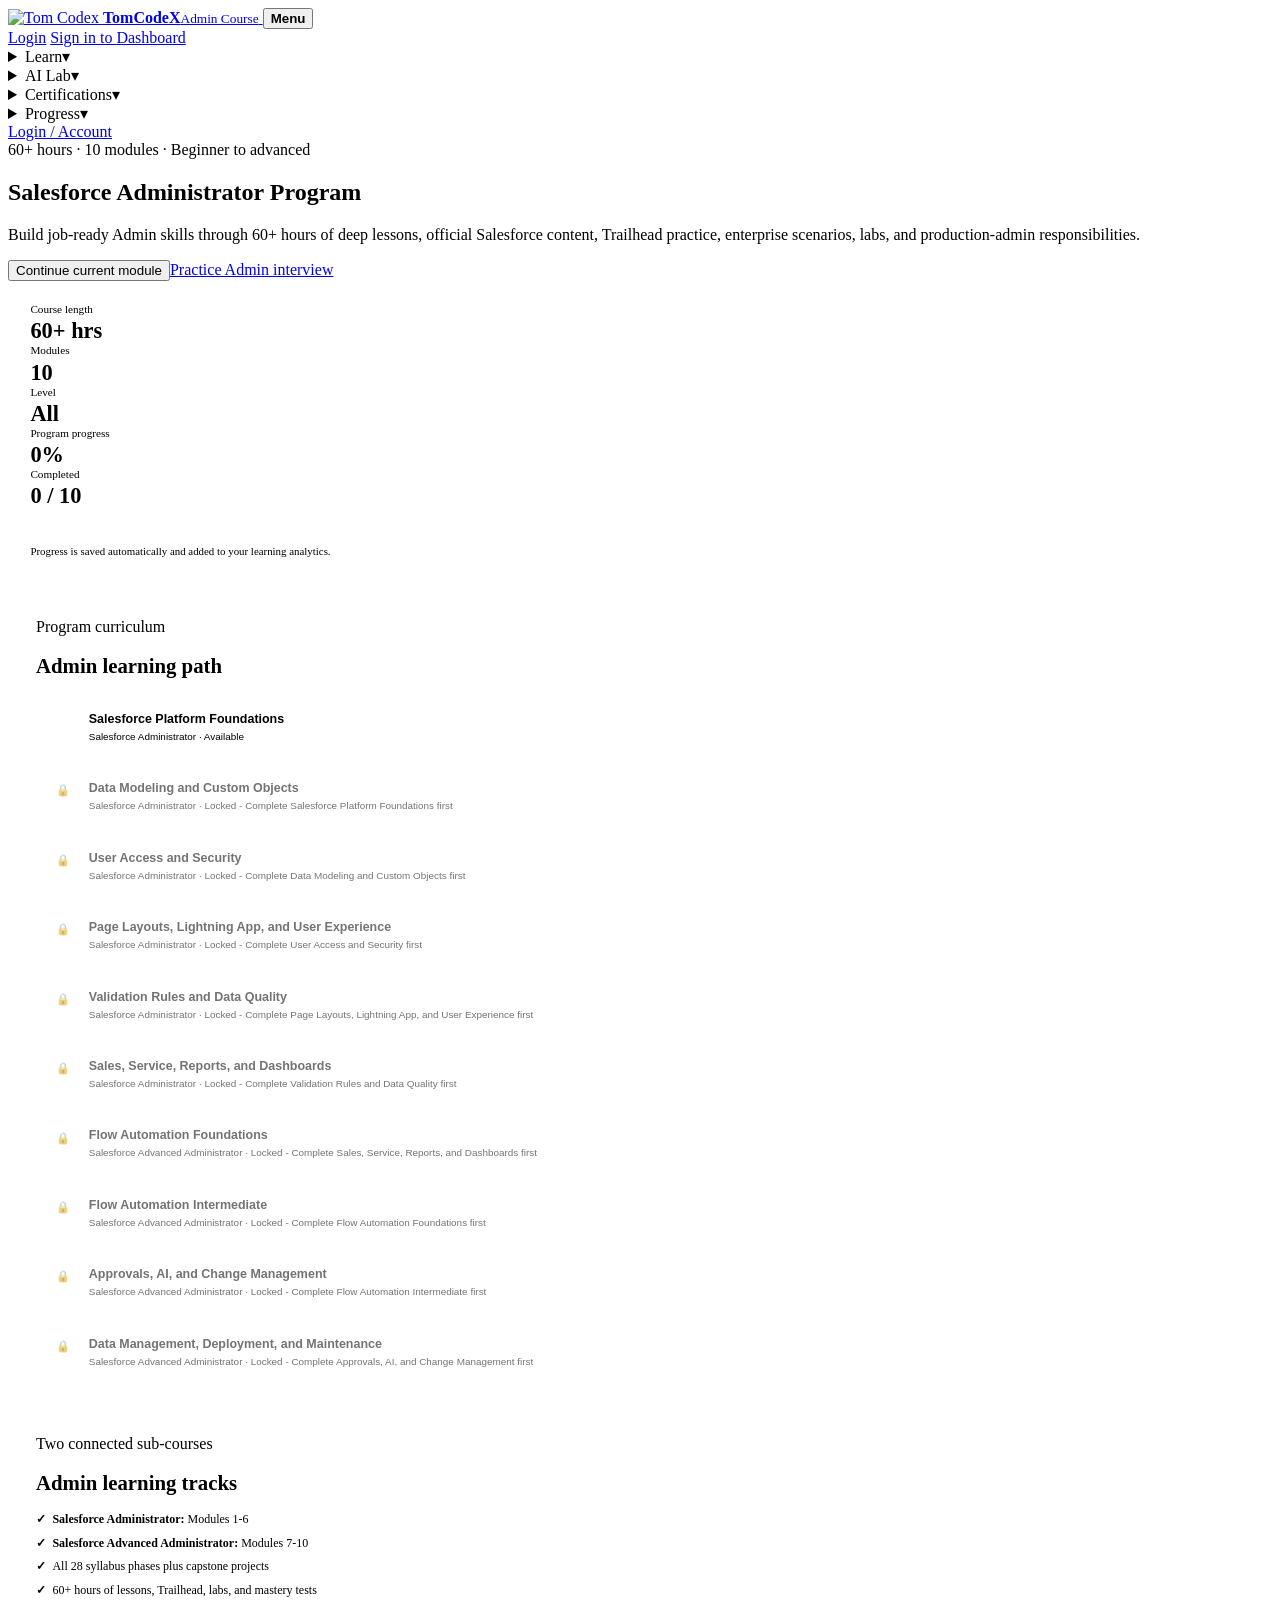
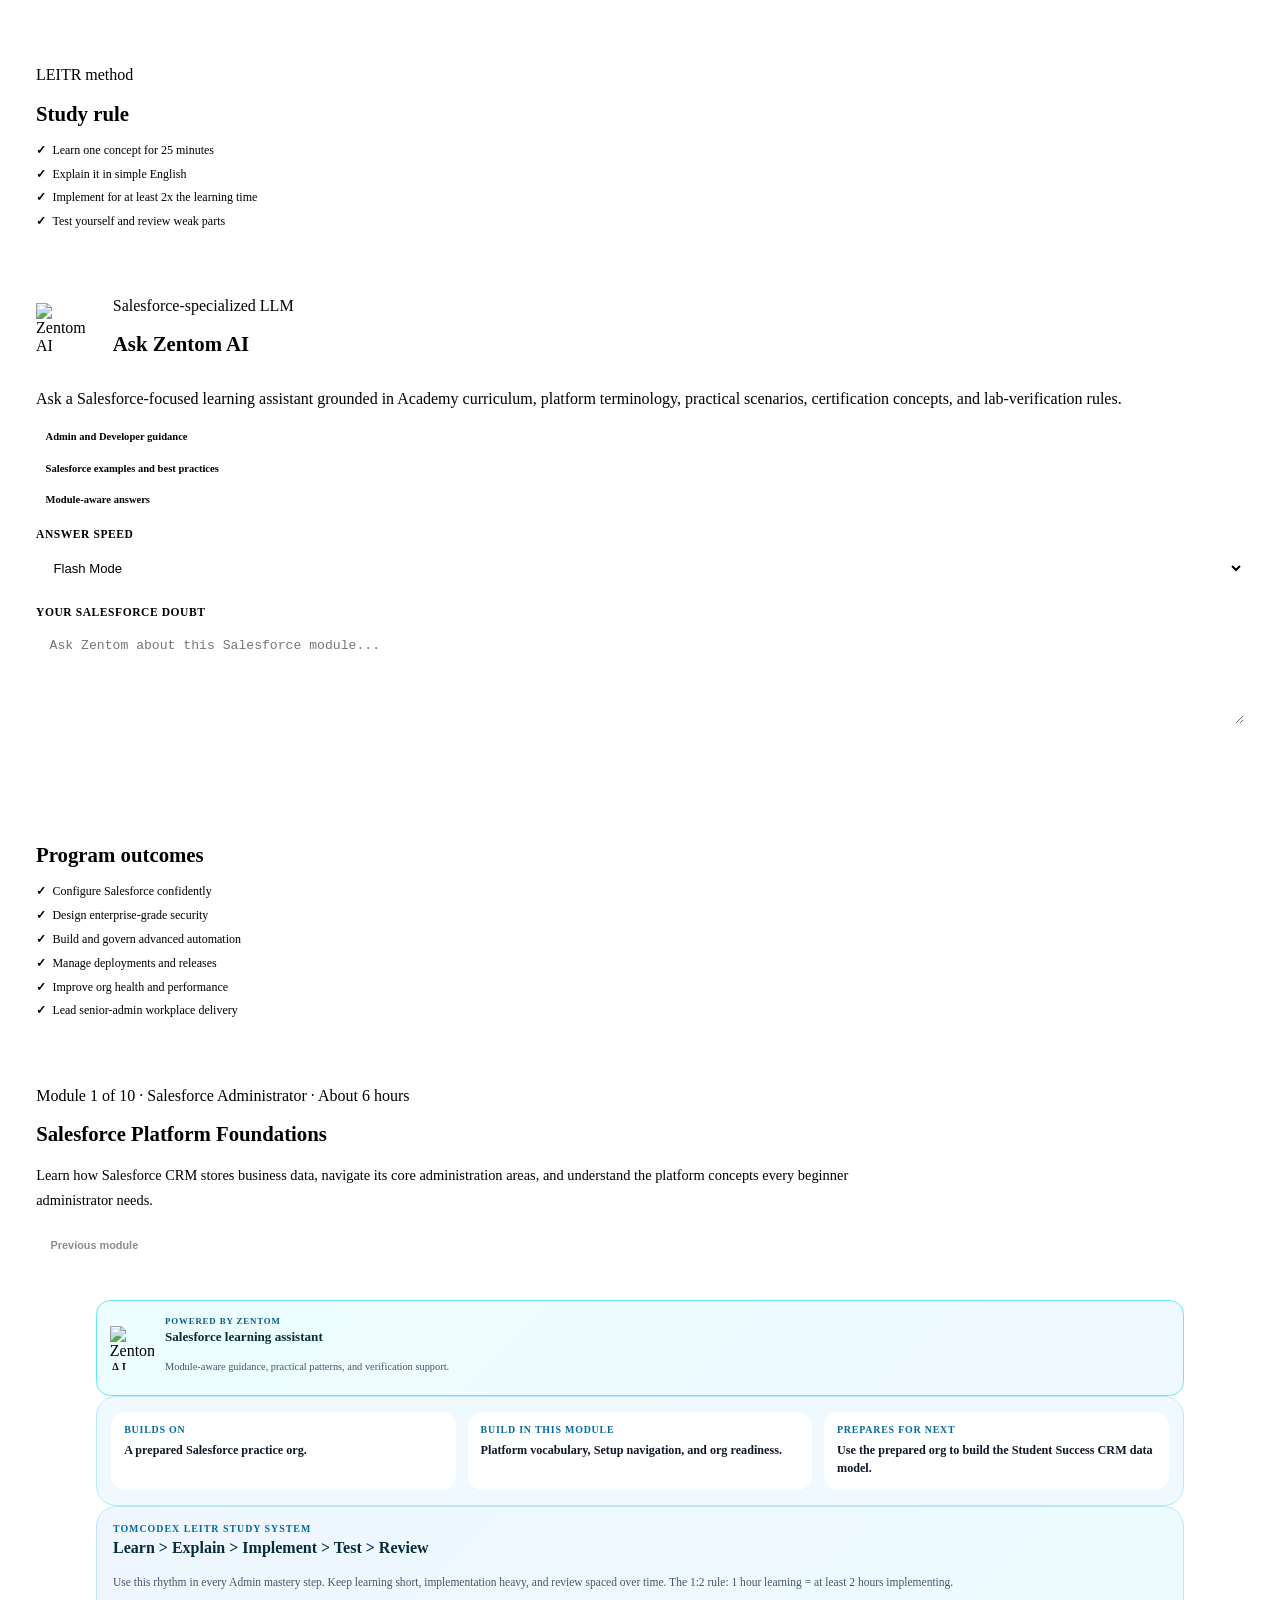
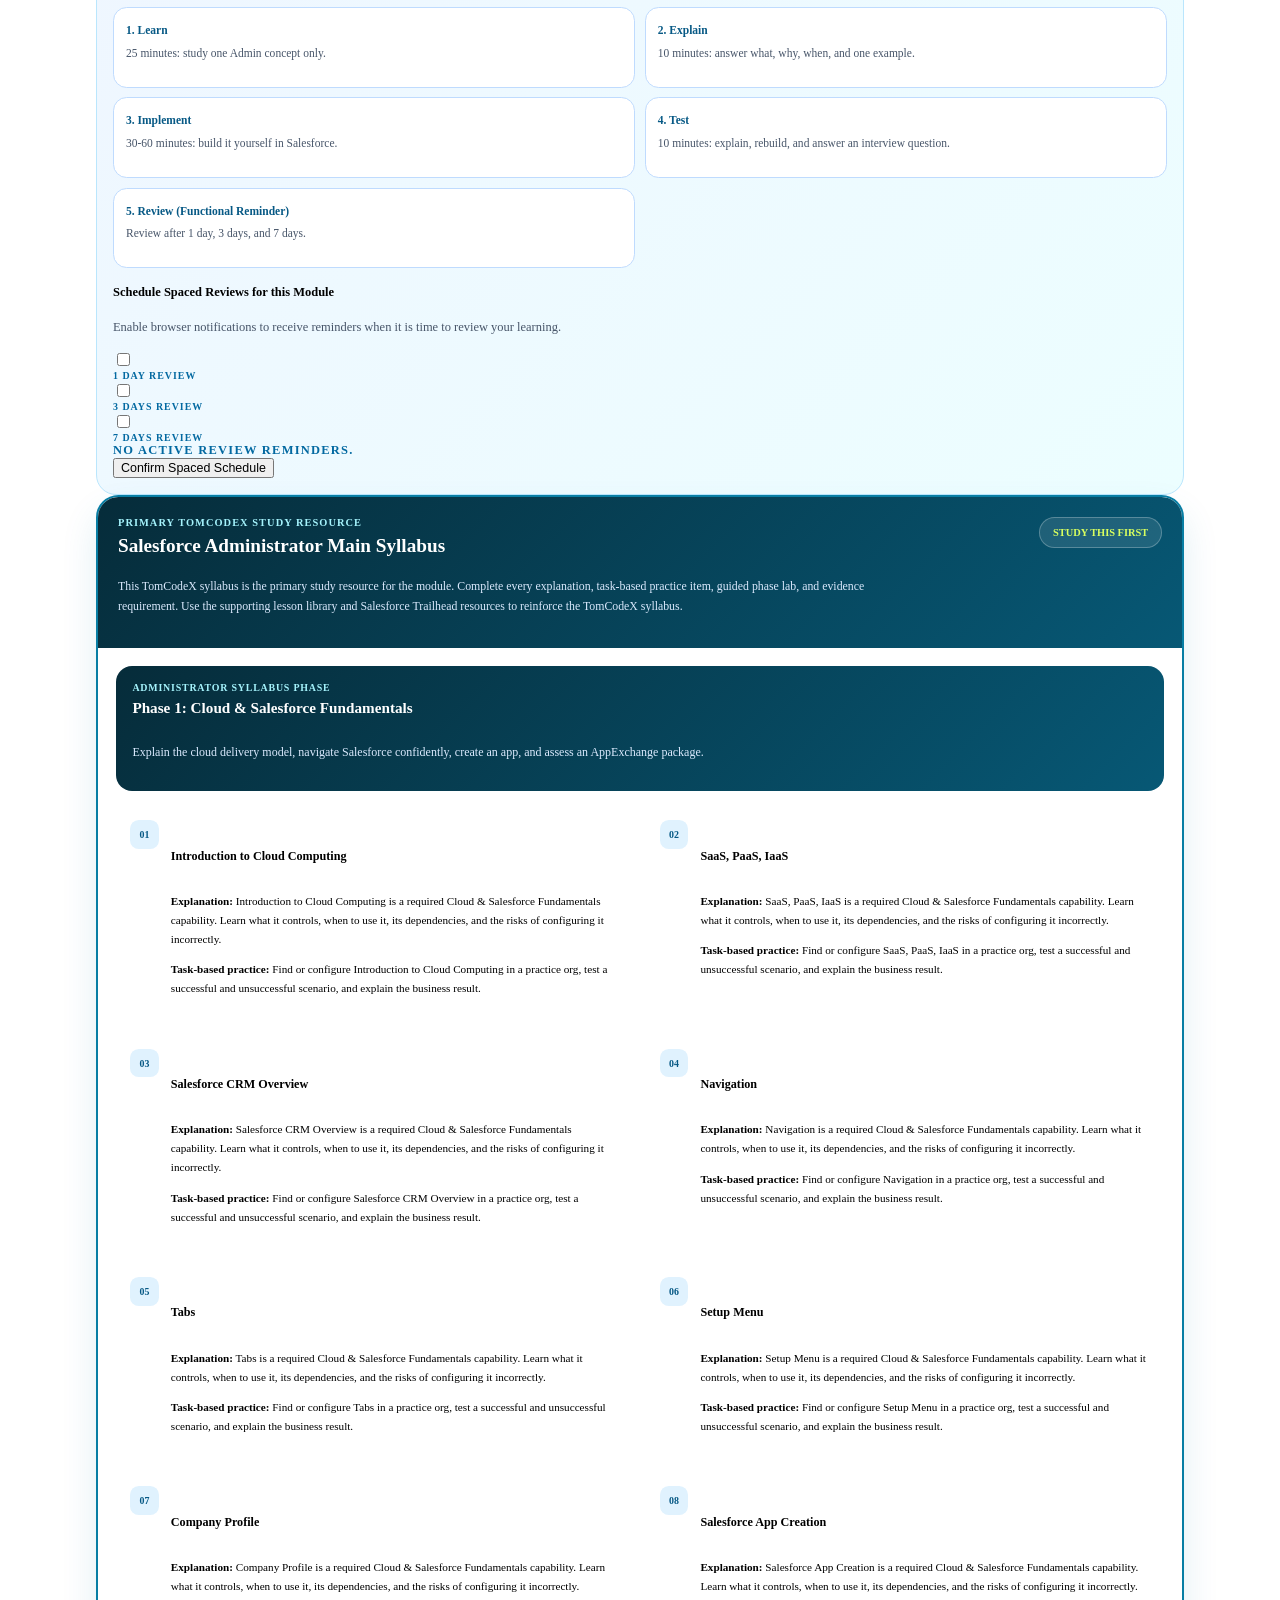
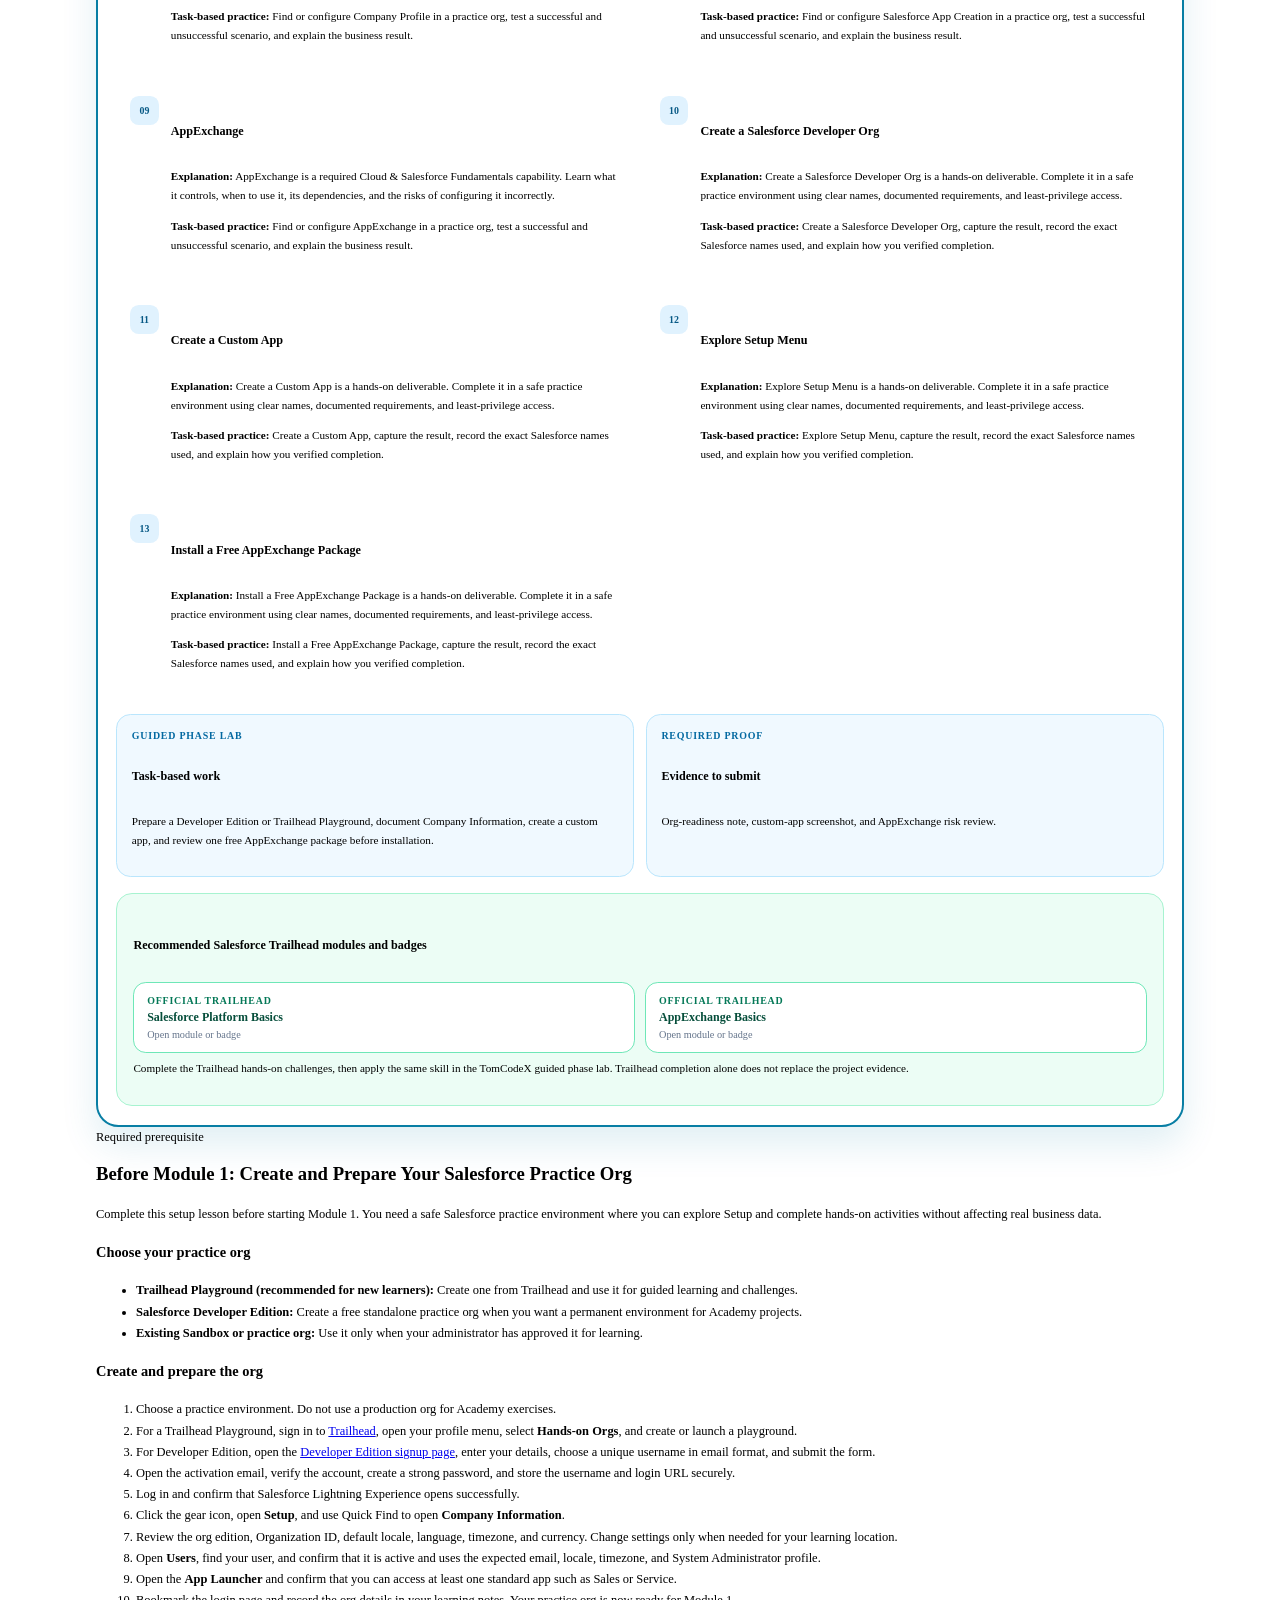
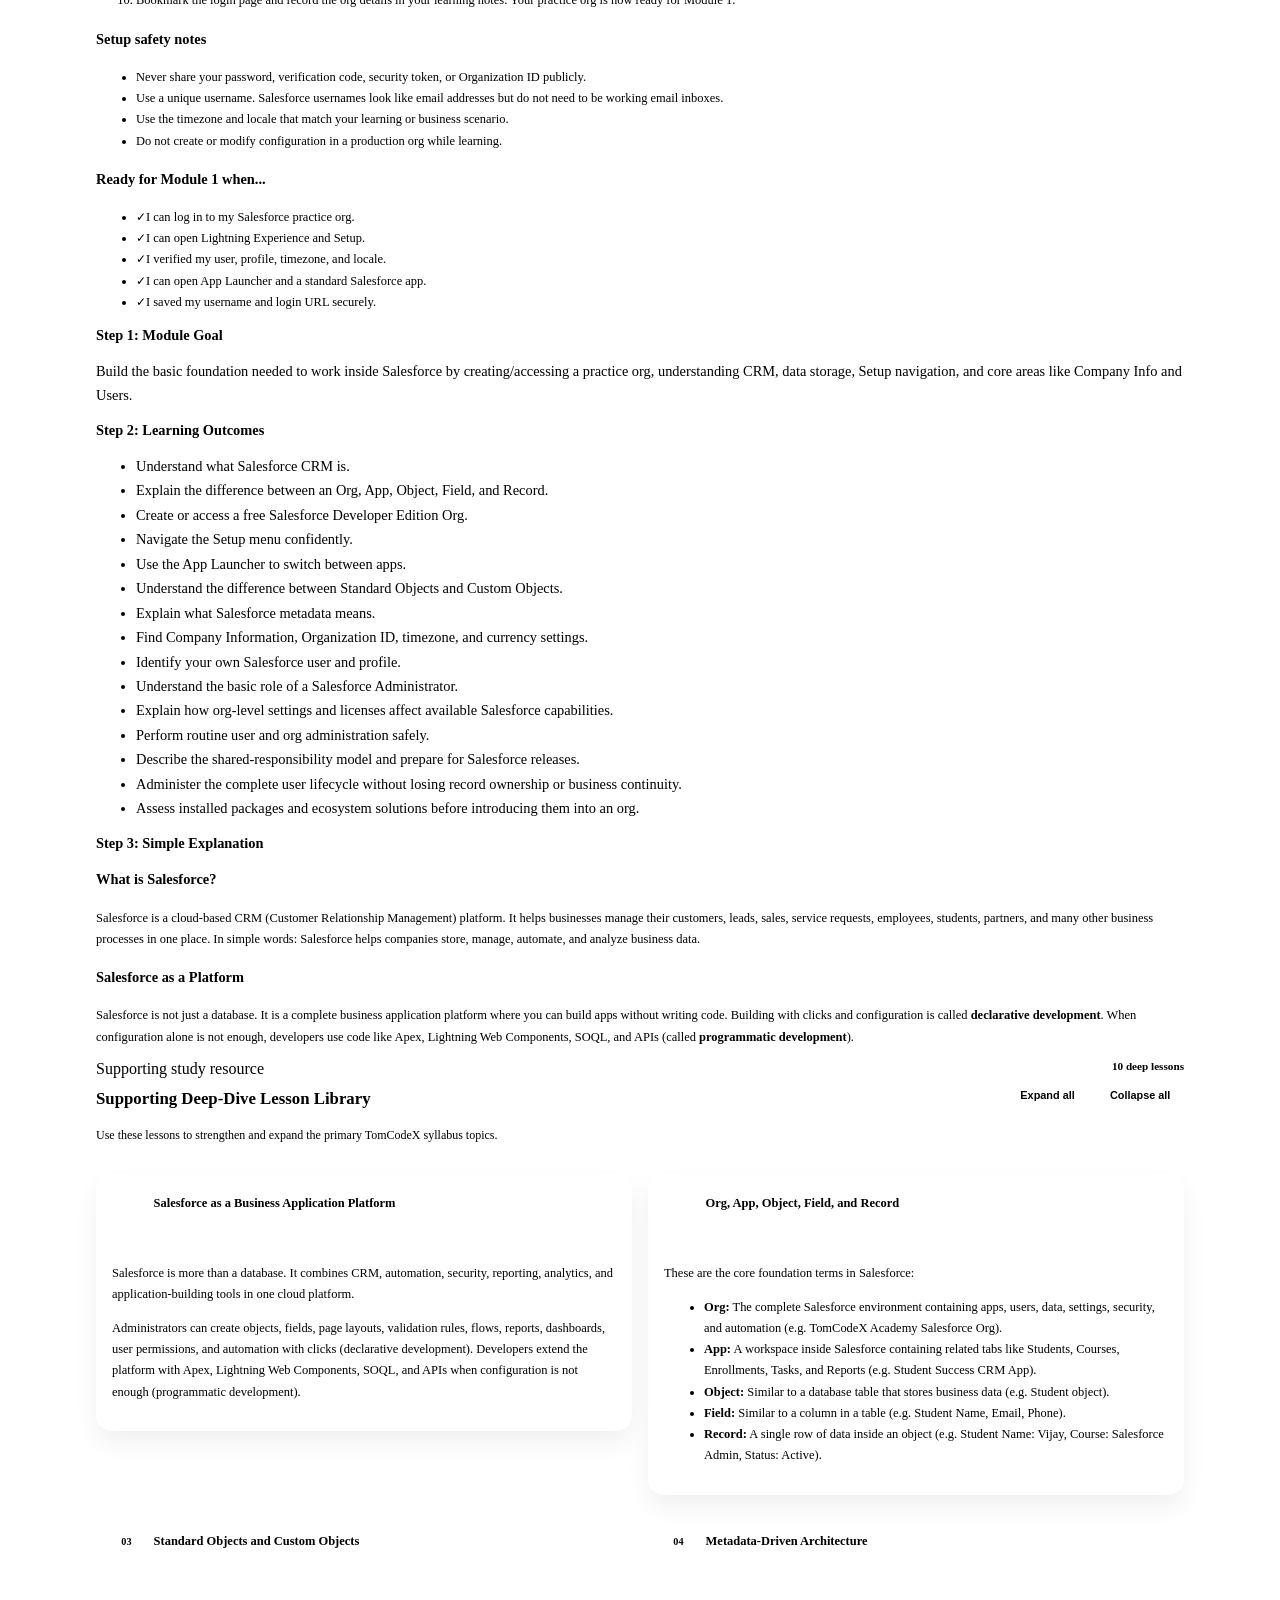
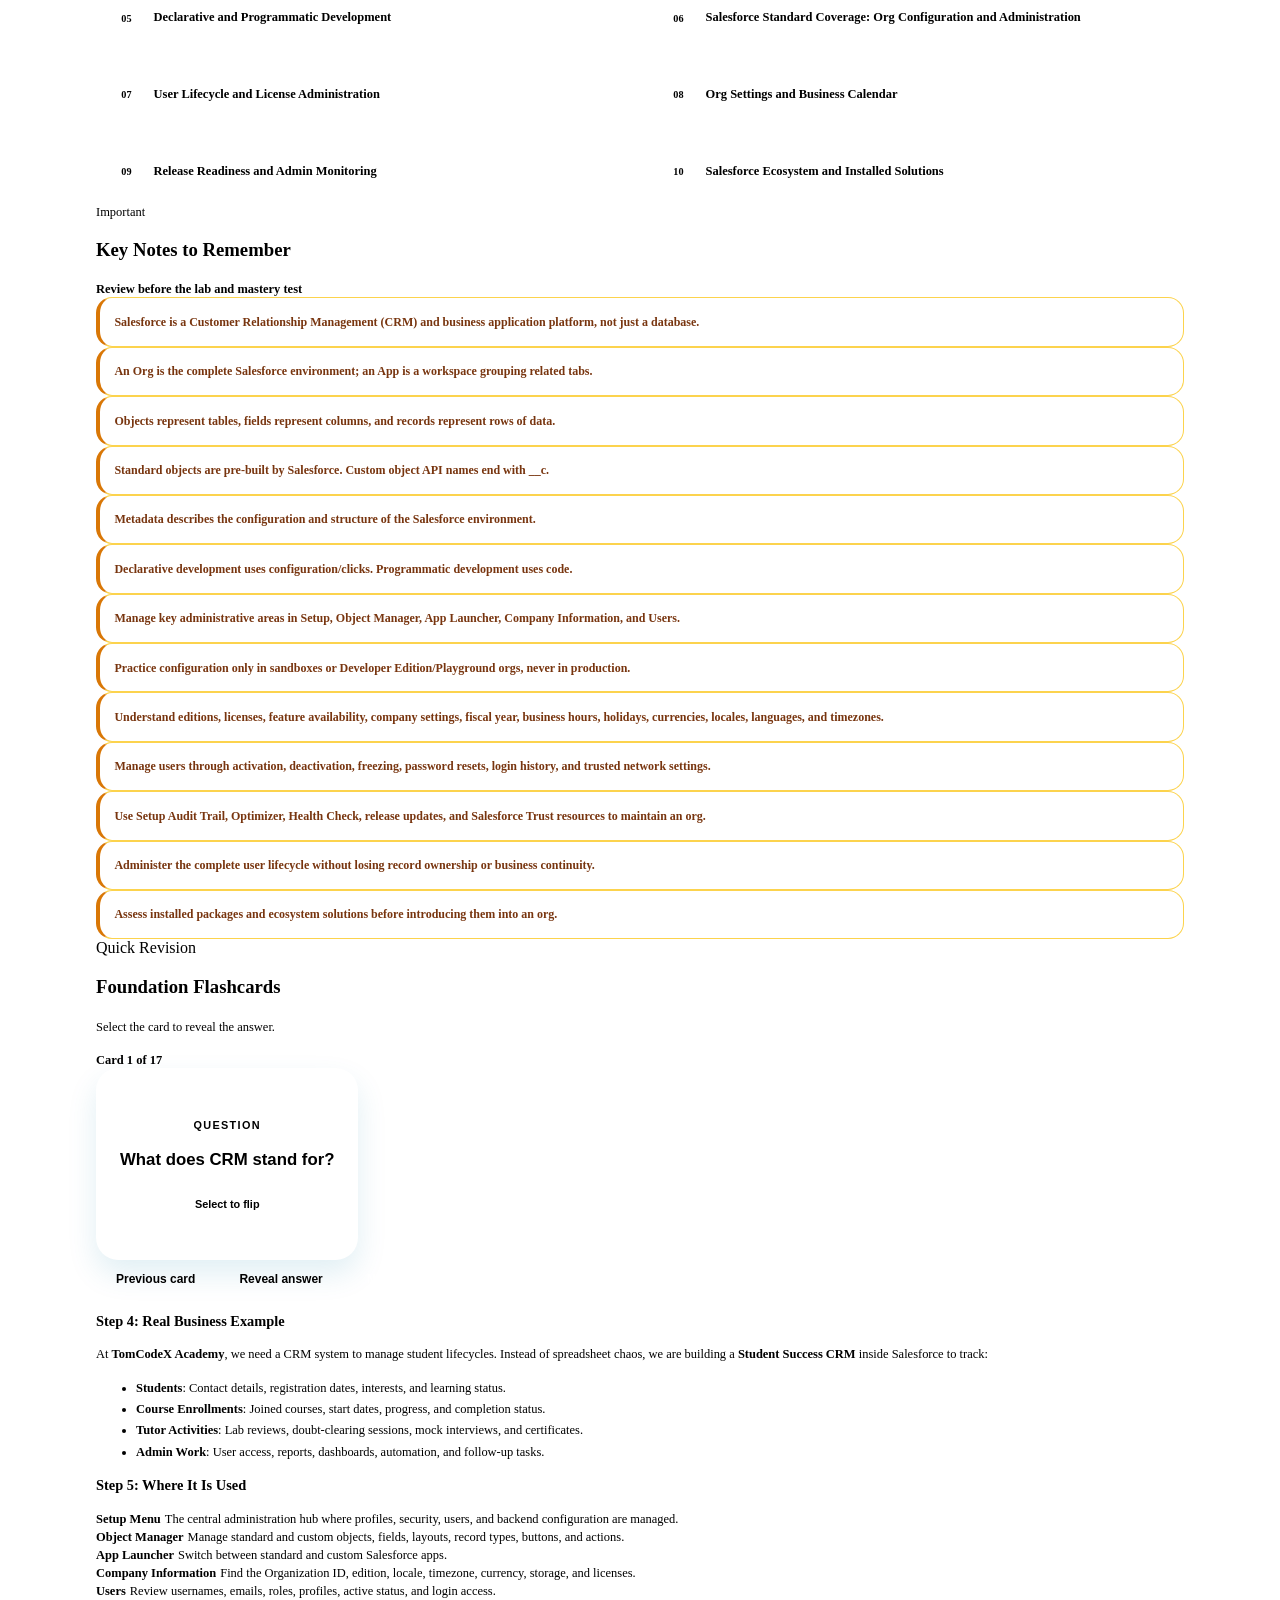
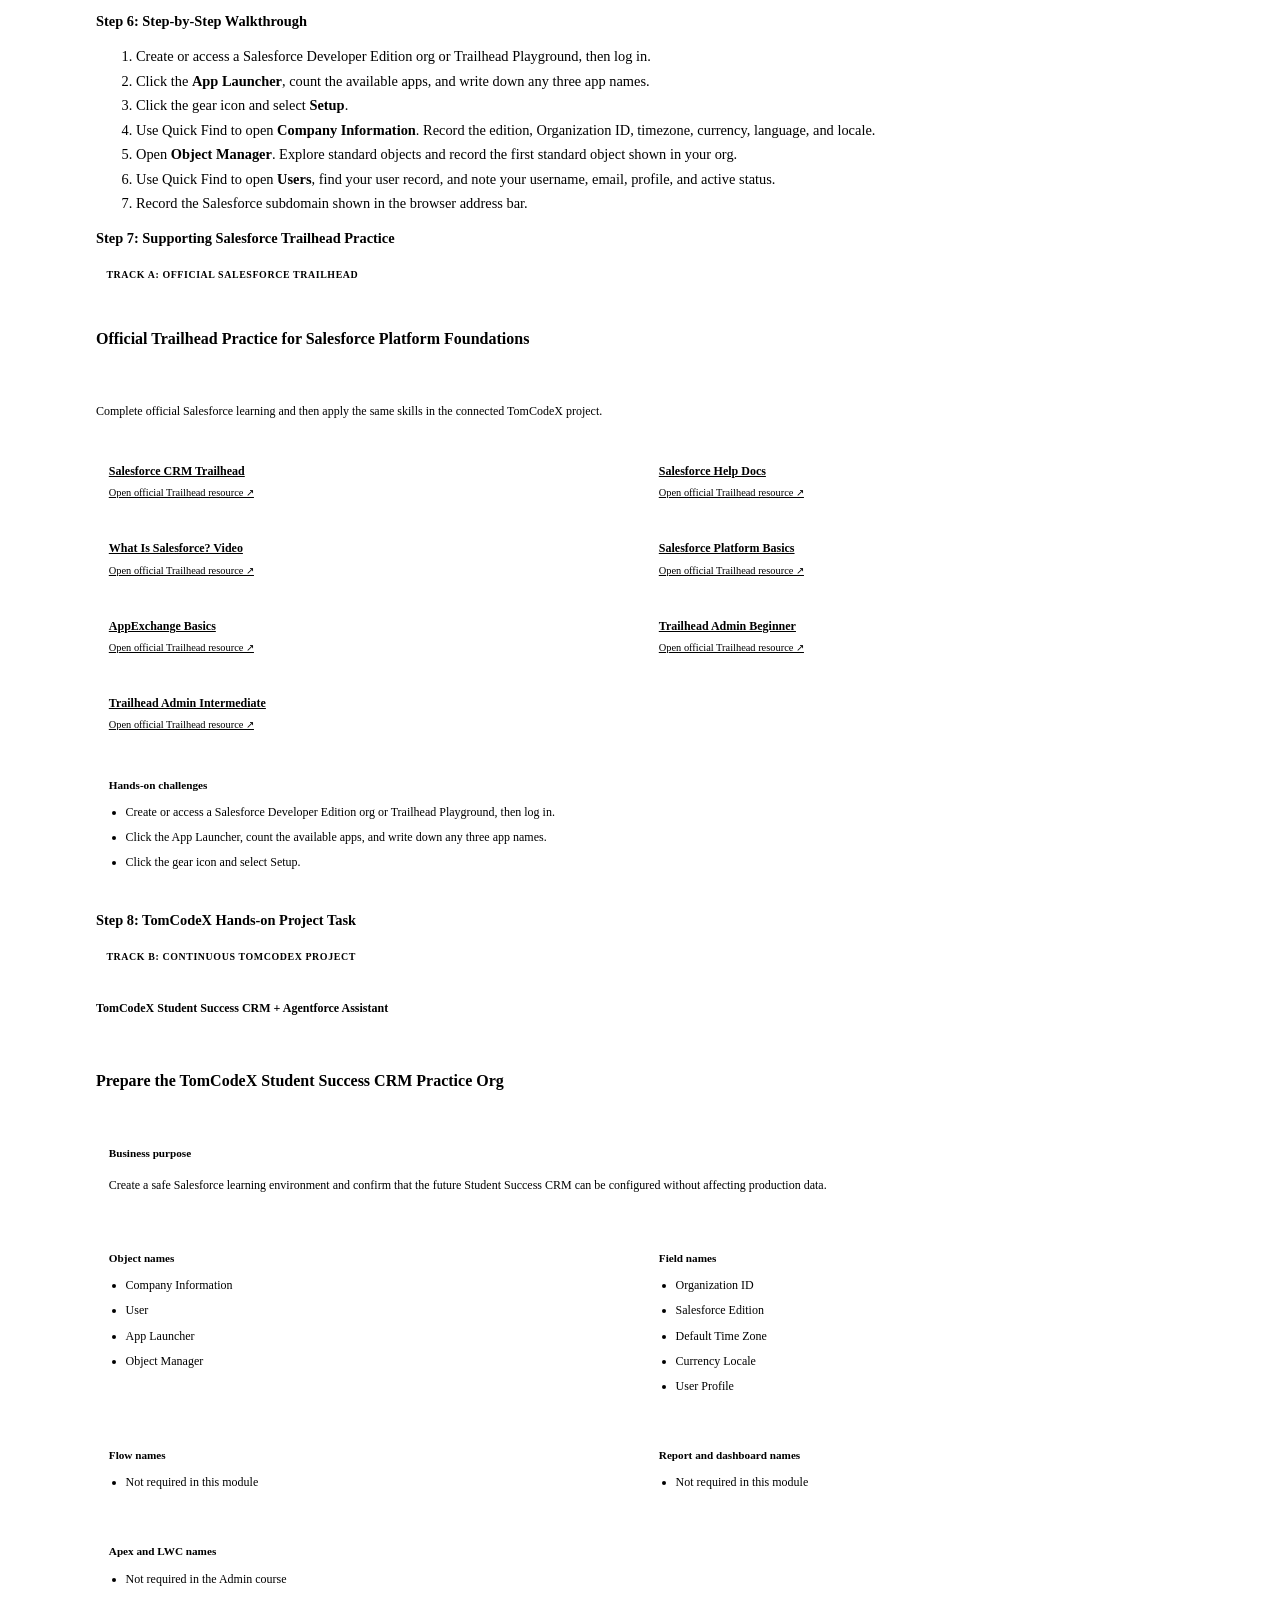
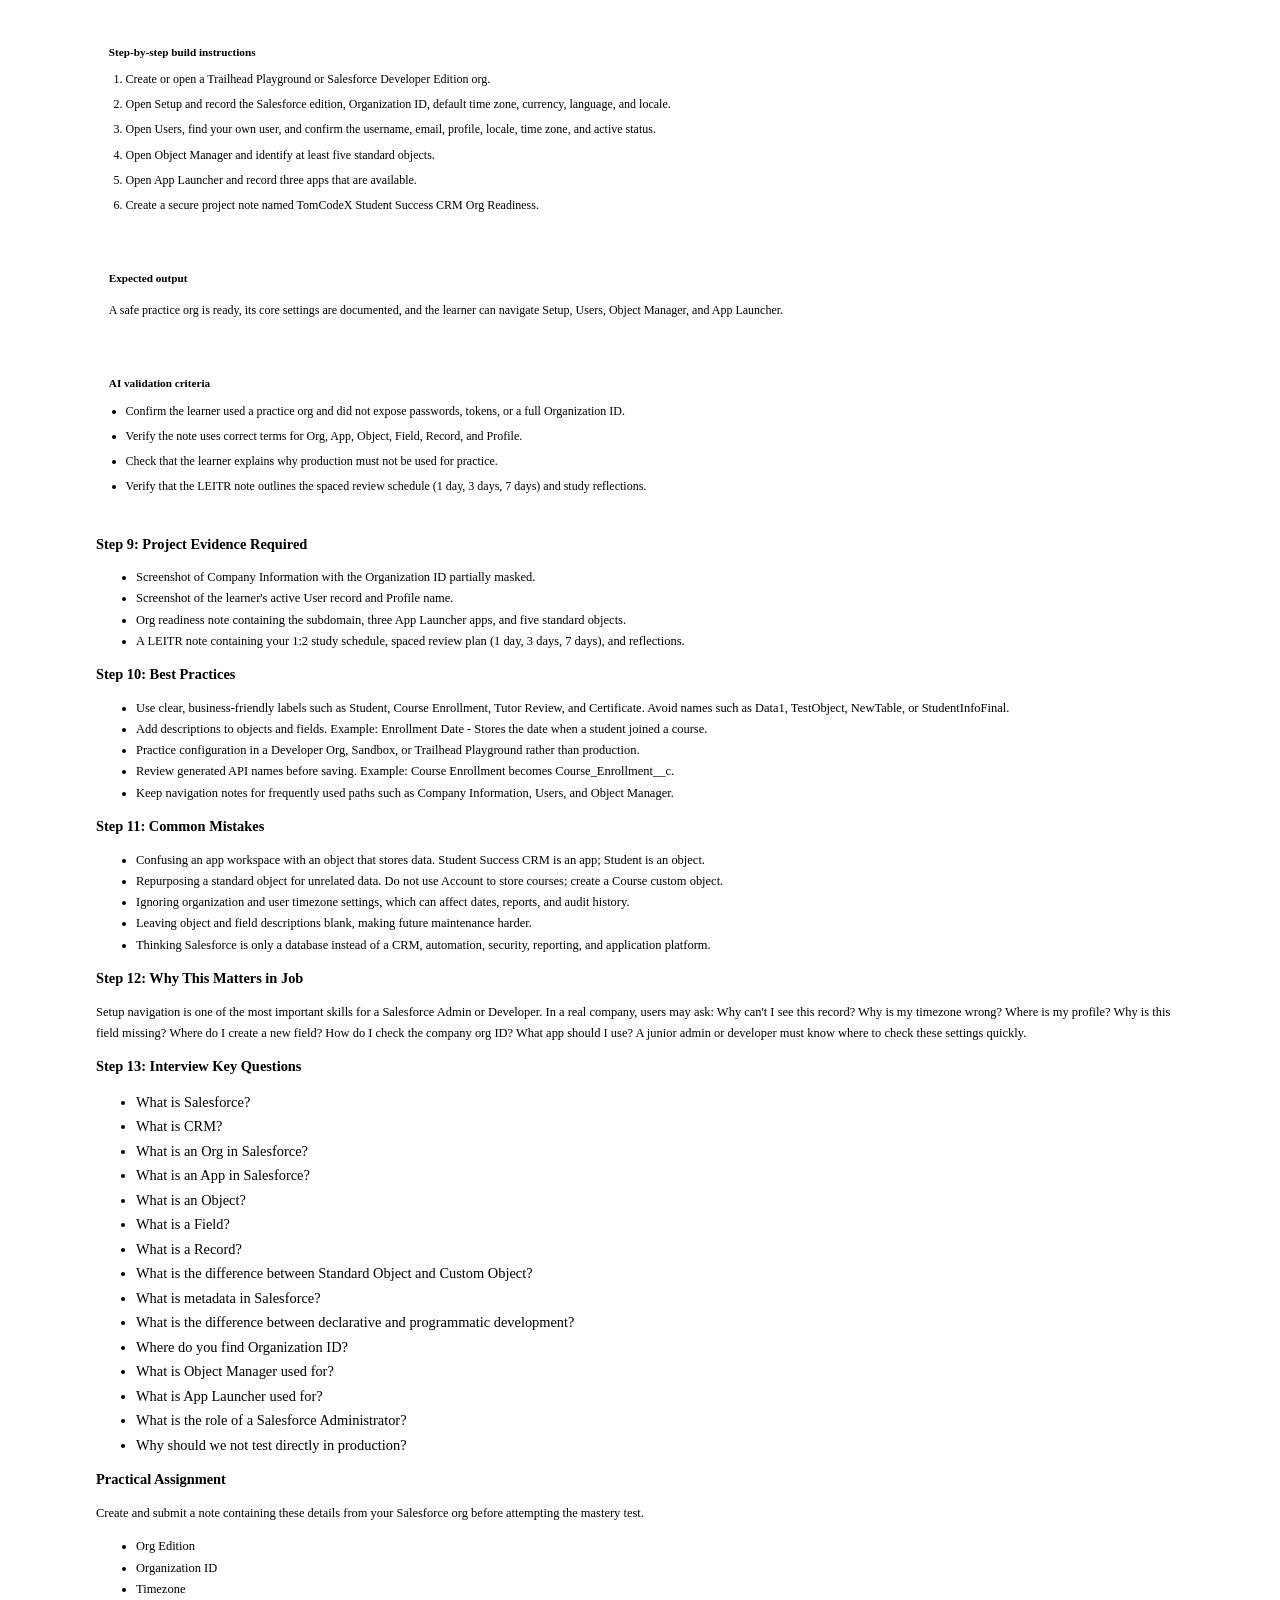
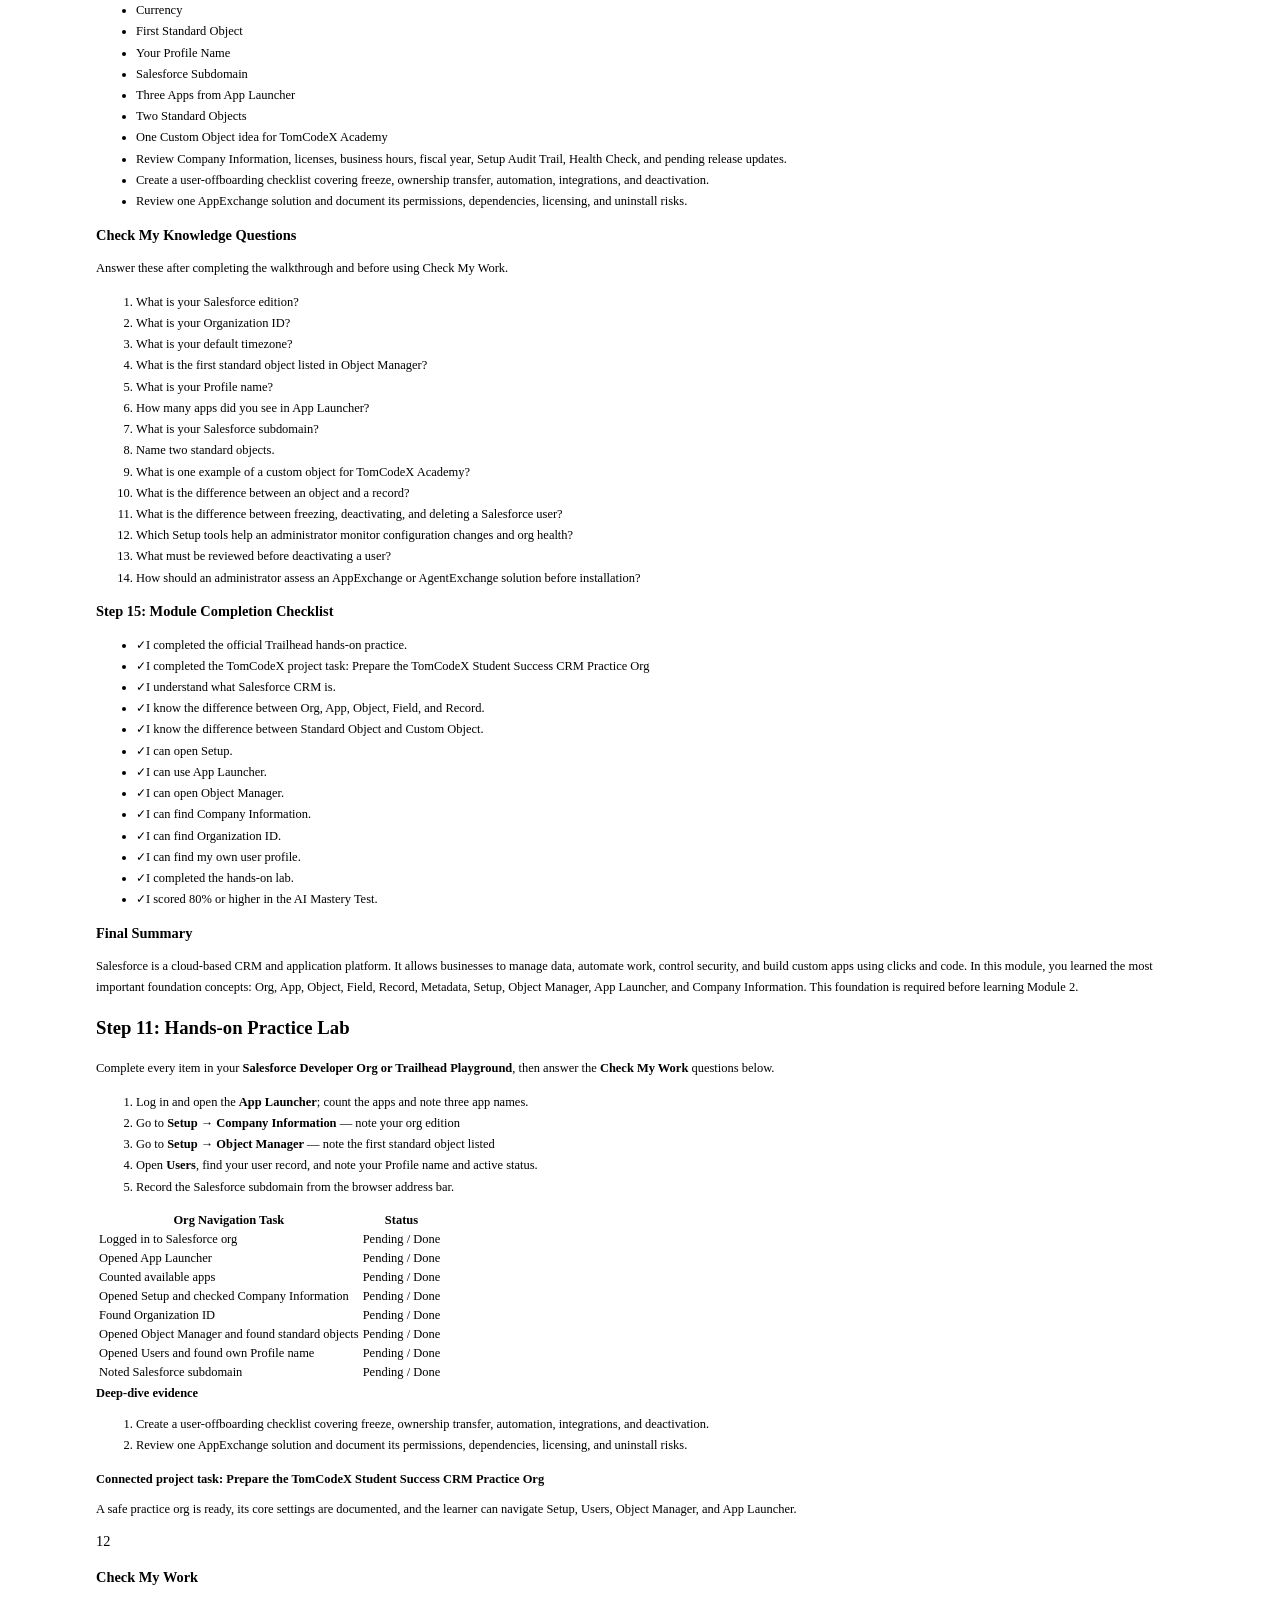
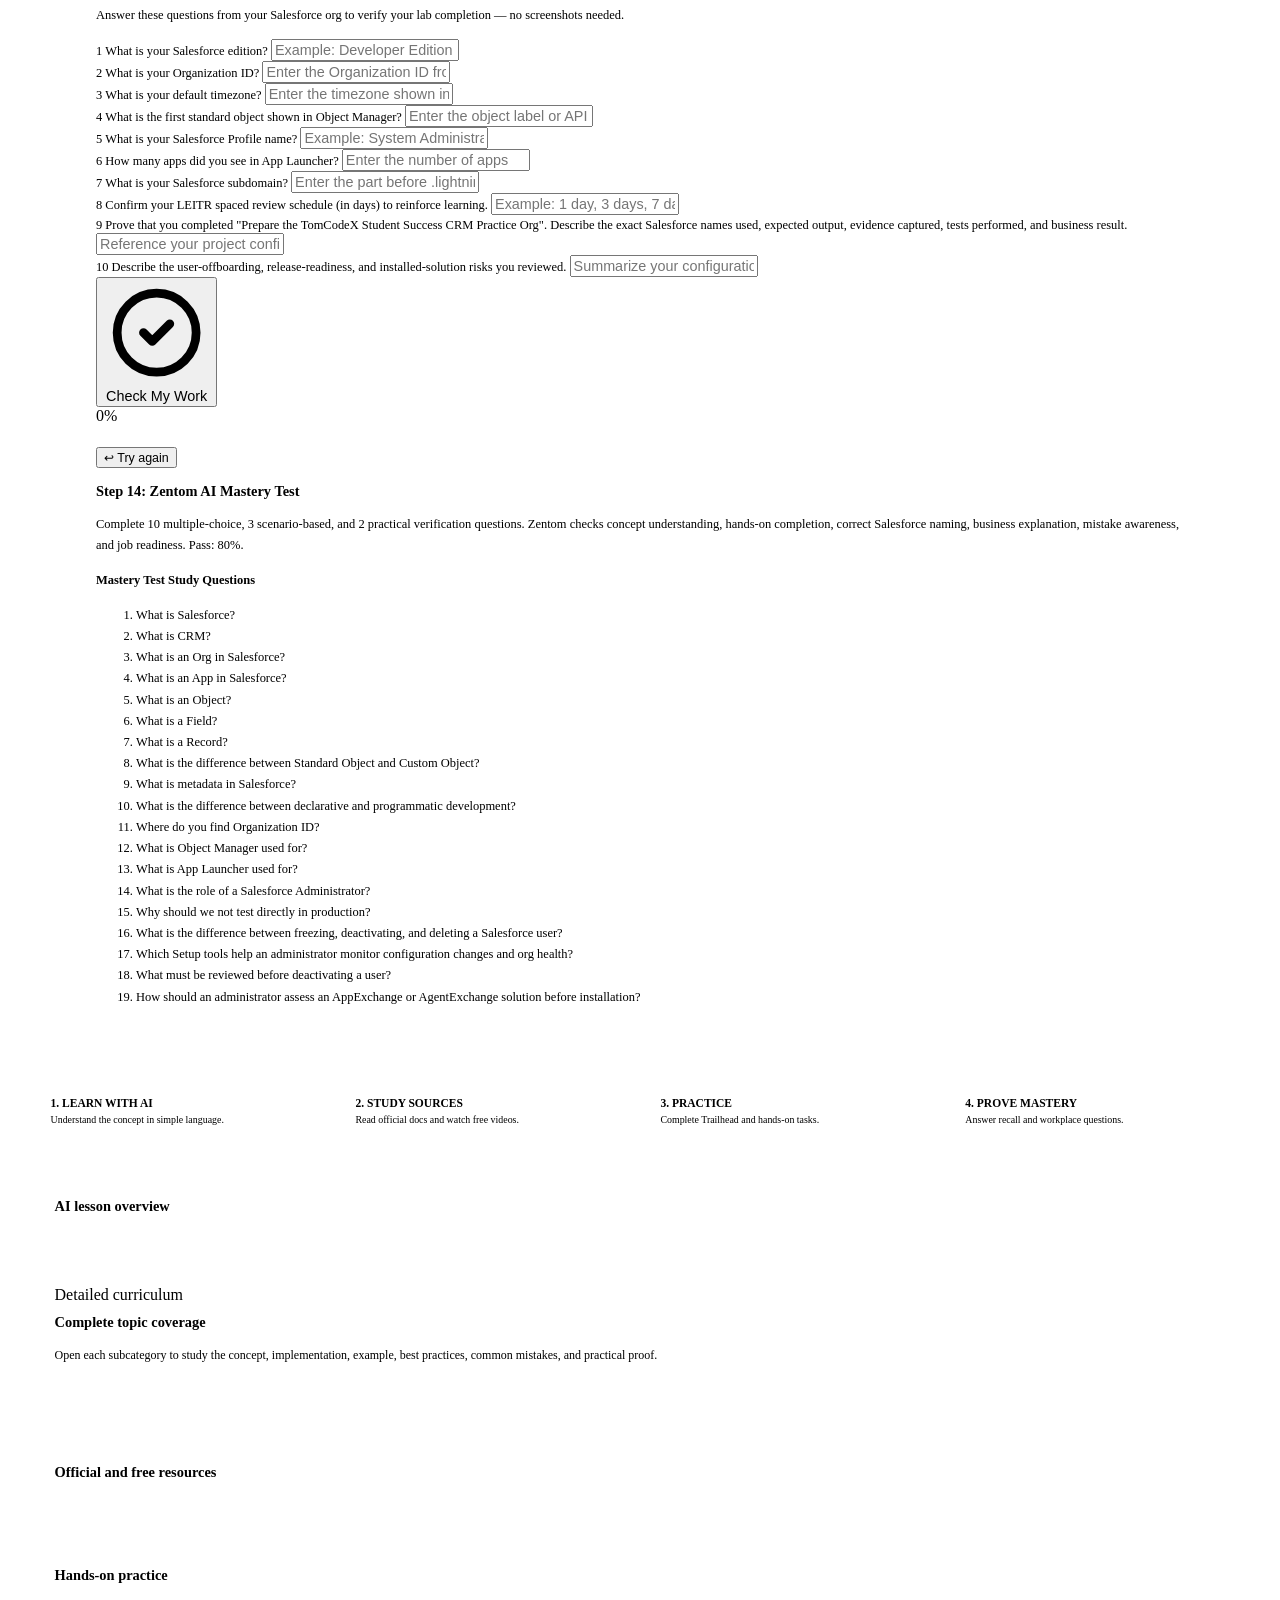
==== course-admin.html @ 15b6e36c "feat: implement Daily Study Log timeline, collapsible week grouping, and LEITR schedule verification" ====
<!DOCTYPE html>
<html lang="en">
<head>
  <script>document.documentElement.dataset.theme="light"</script>
  <meta charset="UTF-8" />
  <meta name="viewport" content="width=device-width, initial-scale=1.0" />
  <meta name="description" content="Learn Salesforce Administration with TomCodex AI, official docs, videos, and Trailhead practice." />
  <meta name="robots" content="index, follow" />
  <link rel="canonical" href="https://tomcodex-academy.vercel.app/course-admin.html" />
  <title>Salesforce Admin Program | TomCodex AI Academy</title>
  <script src="https://cdn.tailwindcss.com"></script>
  <script>
    tailwind.config = { theme: { extend: { colors: { brand: { 50: "#eef8ff", 100: "#d9f0ff", 500: "#087ea4", 600: "#056b8d", 700: "#075875", 950: "#062c3a" }, ink: "#172b4d", lime: "#d8ff5f" }, fontFamily: { sans: ["Inter", "ui-sans-serif", "system-ui", "sans-serif"] } } } };
  </script>
  <link rel="preconnect" href="https://fonts.googleapis.com">
  <link rel="preconnect" href="https://fonts.gstatic.com" crossorigin>
  <link href="https://fonts.googleapis.com/css2?family=Inter:wght@400;500;600;700;800&display=swap" rel="stylesheet">
  <link rel="stylesheet" href="css/style.css" />
  <link rel="stylesheet" href="css/course.css" />
  <link rel="stylesheet" href="css/course-fixes.css" />
  <link rel="stylesheet" href="css/floating-guide.css" />
  <link rel="stylesheet" href="css/floating-guide-auto.css" />
  <script src="js/academy-guard.js"></script>
</head>
<body class="bg-slate-50 font-sans text-ink antialiased">
  <header class="border-b border-slate-200 bg-white">
  <script>document.documentElement.dataset.theme="light"</script><div class="mx-auto flex max-w-7xl items-center gap-4 px-5 py-3 lg:px-8"><a href="index.html" class="flex items-center gap-2"><img src="assets/tomcodex-logo.svg" alt="Tom Codex" class="h-12 w-auto sm:h-14"><span class="hidden border-l border-slate-300 pl-3 text-sm font-bold sm:inline">Salesforce Admin</span></a><nav class="ml-auto flex items-center gap-4 text-sm font-bold"><a href="analytics.html" class="hidden text-slate-500 hover:text-brand-600 sm:block">Analytics</a><a href="dashboard.html" class="rounded-lg border border-brand-600 px-4 py-2 text-brand-700 hover:bg-brand-50">Dashboard</a></nav></div></header>

  <main>
    <section class="bg-brand-950 text-white"><div class="mx-auto grid max-w-7xl gap-10 px-5 py-14 lg:grid-cols-[1fr_.42fr] lg:px-8"><div><span class="inline-flex rounded-full border border-white/20 bg-white/10 px-3 py-1.5 text-xs font-bold uppercase tracking-widest text-cyan-200">60+ hours · 10 modules · Beginner to advanced</span><h1 class="mt-5 text-4xl font-extrabold tracking-tight sm:text-5xl">Salesforce Administrator Program</h1><p class="mt-4 max-w-2xl text-lg leading-8 text-slate-300">Build job-ready Admin skills through 60+ hours of deep lessons, official Salesforce content, Trailhead practice, enterprise scenarios, labs, and production-admin responsibilities.</p><div class="mt-7 flex flex-wrap gap-3"><button id="continueCourseBtn" class="rounded-lg bg-lime px-6 py-3 font-extrabold text-brand-950">Continue current module</button><a href="interview.html" class="rounded-lg border border-white/30 px-6 py-3 font-bold text-white">Practice Admin interview</a></div></div><div class="course-progress-card"><div class="grid grid-cols-3 gap-3 text-center"><div><span>Course length</span><strong>60+ hrs</strong></div><div><span>Modules</span><strong>10</strong></div><div><span>Level</span><strong>All</strong></div></div><div class="mt-5 flex justify-between gap-3"><div><span>Program progress</span><strong id="courseProgressText">0%</strong></div><div class="text-right"><span>Completed</span><strong id="completedModulesText">0 / 10</strong></div></div><div class="course-progress-track"><div id="courseProgressBar"></div></div><p>Progress is saved automatically and added to your learning analytics.</p></div></div></section>

    <section class="course-learning-layout mx-auto grid gap-6 px-5 py-10 lg:px-8">
      <aside class="course-sidebar space-y-5">
        <div class="course-panel sticky-panel">
          <span class="course-tag">Program curriculum</span>
          <h2 class="mt-3">Admin learning path</h2>
          <div class="mobile-module-picker">
            <label for="moduleSelect">Choose study module</label>
            <select id="moduleSelect" aria-label="Choose study module"></select>
            <p>Select an option to show its TomCodeX main syllabus below.</p>
          </div>
          <div id="moduleNav" class="module-nav"></div>
        </div>
        <div class="course-panel"><span class="course-tag">Two connected sub-courses</span><h2 class="mt-3">Admin learning tracks</h2><ul class="outcome-list"><li><strong>Salesforce Administrator:</strong> Modules 1-6</li><li><strong>Salesforce Advanced Administrator:</strong> Modules 7-10</li><li>All 28 syllabus phases plus capstone projects</li><li>60+ hours of lessons, Trailhead, labs, and mastery tests</li></ul></div>
        <div class="course-panel"><span class="course-tag">LEITR method</span><h2 class="mt-3">Study rule</h2><ul class="outcome-list"><li>Learn one concept for 25 minutes</li><li>Explain it in simple English</li><li>Implement for at least 2x the learning time</li><li>Test yourself and review weak parts</li></ul></div>
        <div class="course-panel doubt-guide-card"><div class="zentom-card-heading"><img src="assets/zentom-ai-logo.svg" alt="Zentom AI"><div><span class="course-tag">Salesforce-specialized LLM</span><h2 class="mt-3">Ask Zentom AI</h2></div></div><p class="mt-2 text-xs leading-5 text-slate-500">Ask a Salesforce-focused learning assistant grounded in Academy curriculum, platform terminology, practical scenarios, certification concepts, and lab-verification rules.</p><div class="zentom-specialist-points"><span>Admin and Developer guidance</span><span>Salesforce examples and best practices</span><span>Module-aware answers</span></div><label for="courseDoubtSpeed">Answer speed</label><select id="courseDoubtSpeed"><option value="flash">Flash Mode</option><option value="normal">Normal Mode</option><option value="deep">Deep Trainer Mode</option></select><label for="courseDoubtInput">Your Salesforce doubt</label><textarea id="courseDoubtInput" placeholder="Ask Zentom about this Salesforce module..."></textarea><button id="askCourseGuideBtn" class="course-primary w-full" type="button">Ask Salesforce-specialized Zentom</button><div id="courseDoubtAnswer" class="course-doubt-answer hidden" aria-live="polite"></div></div>
        <div class="course-panel"><h2>Program outcomes</h2><ul class="outcome-list"><li>Configure Salesforce confidently</li><li>Design enterprise-grade security</li><li>Build and govern advanced automation</li><li>Manage deployments and releases</li><li>Improve org health and performance</li><li>Lead senior-admin workplace delivery</li></ul></div>
      </aside>

      <section id="moduleContent" class="course-panel module-content">
        <div class="flex flex-wrap items-start justify-between gap-4 border-b border-slate-100 pb-4">
          <div>
            <span id="moduleLabel" class="course-tag">Module 1</span>
            <h2 id="moduleTitle" class="mt-3 text-2xl font-extrabold text-brand-950">Salesforce Platform Foundations</h2>
            <p id="moduleDescription" class="mt-3 text-slate-500"></p>
            <nav class="module-top-navigation" aria-label="Module navigation">
              <button id="previousModuleTopBtn" class="course-secondary" type="button">Previous module</button>
              <button id="nextModuleTopBtn" class="course-primary" type="button">Next module</button>
            </nav>
          </div>
          <button id="completeModuleBtn" class="complete-button" type="button">Mark module complete</button>
        </div>

        <!-- Rich Content timeline layout -->
        <div id="richModuleContent" class="hidden mt-6 space-y-8">
          <div class="zentom-specialist-banner">
            <img src="assets/zentom-ai-logo.svg" alt="Zentom AI">
            <div><span>Powered by Zentom</span><h3>Salesforce learning assistant</h3><p>Module-aware guidance, practical patterns, and verification support.</p></div>
          </div>

          <div id="projectConnectionSection" class="hidden project-connection">
            <div><span>Builds on</span><strong id="projectBuildsOn"></strong></div>
            <div><span>Build in this module</span><strong id="projectBuildsNow"></strong></div>
            <div><span>Prepares for next</span><strong id="projectPreparesNext"></strong></div>
          </div>

          <section class="leitr-cycle-card">
            <div>
              <span>TomCodeX LEITR study system</span>
              <h3>Learn &gt; Explain &gt; Implement &gt; Test &gt; Review</h3>
              <p>Use this rhythm in every Admin mastery step. Keep learning short, implementation heavy, and review spaced over time. The 1:2 rule: 1 hour learning = at least 2 hours implementing.</p>
            </div>
            <div class="leitr-cycle-grid">
              <article>
                <strong>1. Learn</strong>
                <p>25 minutes: study one Admin concept only.</p>
              </article>
              <article>
                <strong>2. Explain</strong>
                <p>10 minutes: answer what, why, when, and one example.</p>
              </article>
              <article>
                <strong>3. Implement</strong>
                <p>30-60 minutes: build it yourself in Salesforce.</p>
              </article>
              <article>
                <strong>4. Test</strong>
                <p>10 minutes: explain, rebuild, and answer an interview question.</p>
              </article>
              <article class="cursor-pointer transition hover:bg-sky-50" id="leitrReviewStep">
                <strong>5. Review (Functional Reminder)</strong>
                <p>Review after 1 day, 3 days, and 7 days.</p>
              </article>
            </div>
            <div id="leitrSchedulerControl" class="hidden mt-3 p-4 rounded-xl border border-blue-200 bg-white/90 backdrop-blur-sm shadow-sm space-y-3">
              <h4 class="text-xs font-extrabold text-slate-800 uppercase tracking-wider">Schedule Spaced Reviews for this Module</h4>
              <p class="text-xs text-slate-500">Enable browser notifications to receive reminders when it is time to review your learning.</p>
              <div class="flex flex-wrap gap-2">
                <label class="inline-flex items-center gap-1.5 text-xs font-bold text-slate-700 bg-slate-100 hover:bg-slate-200 px-3 py-2 rounded-lg border border-slate-300 cursor-pointer select-none transition">
                  <input type="checkbox" id="leitrDays1" checked class="rounded border-slate-300 text-brand-600 focus:ring-brand-500">
                  <span>1 Day Review</span>
                </label>
                <label class="inline-flex items-center gap-1.5 text-xs font-bold text-slate-700 bg-slate-100 hover:bg-slate-200 px-3 py-2 rounded-lg border border-slate-300 cursor-pointer select-none transition">
                  <input type="checkbox" id="leitrDays3" checked class="rounded border-slate-300 text-brand-600 focus:ring-brand-500">
                  <span>3 Days Review</span>
                </label>
                <label class="inline-flex items-center gap-1.5 text-xs font-bold text-slate-700 bg-slate-100 hover:bg-slate-200 px-3 py-2 rounded-lg border border-slate-300 cursor-pointer select-none transition">
                  <input type="checkbox" id="leitrDays7" checked class="rounded border-slate-300 text-brand-600 focus:ring-brand-500">
                  <span>7 Days Review</span>
                </label>
              </div>
              <div class="flex items-center justify-between border-t border-slate-100 pt-3 flex-wrap gap-2">
                <span id="leitrSchedulerStatus" class="text-xs font-semibold text-brand-700">No active review reminders.</span>
                <button id="leitrConfirmBtn" class="bg-brand-600 hover:bg-brand-700 text-white font-extrabold text-xs px-4 py-2 rounded-lg transition" type="button">
                  Confirm Spaced Schedule
                </button>
              </div>
            </div>
          </section>
          <section id="richMainSyllabusSection" class="hidden tomcodex-main-syllabus">
            <div class="tomcodex-main-syllabus-heading">
              <div>
                <span>Primary TomCodeX study resource</span>
                <h3 id="richMainSyllabusTitle">TomCodeX Main Syllabus</h3>
                <p id="richMainSyllabusIntroduction"></p>
              </div>
              <strong>Study this first</strong>
            </div>
            <div id="richMainSyllabusContent"></div>
          </section>
          <div id="preModuleSetupSection" class="hidden overflow-hidden rounded-2xl border-2 border-cyan-300 bg-cyan-50/50 shadow-sm">
            <div class="bg-brand-950 px-5 py-4 text-white">
              <span class="text-xs font-bold uppercase tracking-widest text-cyan-200">Required prerequisite</span>
              <h3 id="preModuleSetupTitle" class="mt-2 text-lg font-extrabold"></h3>
              <p id="preModuleSetupIntroduction" class="mt-2 text-xs leading-5 text-slate-300"></p>
            </div>
            <div class="space-y-6 p-5">
              <div>
                <h4 class="text-sm font-extrabold text-brand-950">Choose your practice org</h4>
                <ul id="preModuleSetupOptions" class="mt-3 list-disc space-y-2 pl-5 text-xs leading-5 text-slate-600"></ul>
              </div>
              <div>
                <h4 class="text-sm font-extrabold text-brand-950">Create and prepare the org</h4>
                <ol id="preModuleSetupSteps" class="mt-3 list-decimal space-y-2 pl-5 text-xs leading-5 text-slate-600"></ol>
              </div>
              <div class="grid gap-5 md:grid-cols-2">
                <div class="rounded-xl border border-amber-200 bg-amber-50 p-4">
                  <h4 class="text-sm font-extrabold text-amber-900">Setup safety notes</h4>
                  <ul id="preModuleSafetyNotes" class="mt-3 list-disc space-y-2 pl-5 text-xs text-slate-600"></ul>
                </div>
                <div class="rounded-xl border border-emerald-200 bg-emerald-50 p-4">
                  <h4 class="text-sm font-extrabold text-emerald-900">Ready for Module 1 when...</h4>
                  <ul id="preModuleReadinessChecklist" class="mt-3 space-y-2 text-xs text-slate-600"></ul>
                </div>
              </div>
            </div>
          </div>

          <!-- Step 1: Goal -->
          <div class="border-l-4 border-brand-500 pl-4 bg-brand-50/20 py-2 rounded-r-lg">
            <h3 class="text-sm font-bold uppercase tracking-wider text-brand-700">Step 1: Module Goal</h3>
            <p id="richGoal" class="text-slate-600 text-sm mt-2 font-medium"></p>
          </div>
          
          <!-- Step 2: Outcomes -->
          <div class="bg-white p-5 rounded-2xl border border-slate-200 shadow-sm">
            <h3 class="text-sm font-bold uppercase tracking-wider text-brand-700">Step 2: Learning Outcomes</h3>
            <ul id="richOutcomes" class="list-disc pl-5 mt-3 space-y-1.5 text-slate-600 text-sm"></ul>
          </div>

          <!-- Step 3: Simple Explanation -->
          <div class="bg-slate-50 p-5 rounded-2xl border border-slate-200">
            <h3 class="text-sm font-bold uppercase tracking-wider text-brand-700 mb-3">Step 3: Simple Explanation</h3>
            <div id="richExplanation" class="space-y-3 text-xs text-slate-600 leading-relaxed"></div>
          </div>

          <div id="richDetailedLessonSection" class="hidden bg-white p-5 rounded-2xl border border-slate-200 shadow-sm">
            <div class="lesson-library-heading">
              <div>
                <span class="course-tag">Supporting study resource</span>
                <h3>Supporting Deep-Dive Lesson Library</h3>
                <p>Use these lessons to strengthen and expand the primary TomCodeX syllabus topics.</p>
              </div>
              <div class="lesson-library-actions">
                <strong id="detailedLessonCount"></strong>
                <button id="expandAllLessonsBtn" class="course-secondary" type="button">Expand all</button>
                <button id="collapseAllLessonsBtn" class="course-secondary" type="button">Collapse all</button>
              </div>
            </div>
            <div id="richDetailedLesson" class="space-y-5 text-xs text-slate-600 leading-relaxed"></div>
          </div>

          <div id="richKeyNotesSection" class="hidden rounded-2xl border-2 border-amber-300 bg-amber-50 p-5 shadow-sm">
            <div class="flex flex-wrap items-center justify-between gap-3">
              <div>
                <span class="inline-flex rounded-full bg-amber-200 px-3 py-1 text-xs font-extrabold uppercase tracking-wider text-amber-950">Important</span>
                <h3 class="mt-3 text-lg font-extrabold text-amber-950">Key Notes to Remember</h3>
              </div>
              <strong class="text-xs text-amber-800">Review before the lab and mastery test</strong>
            </div>
            <div id="richKeyNotes" class="mt-4 grid gap-3 md:grid-cols-2"></div>
          </div>

          <div id="richFlashcardsSection" class="hidden rounded-2xl border border-brand-200 bg-brand-50/40 p-5 shadow-sm">
            <div class="flex flex-wrap items-center justify-between gap-3">
              <div>
                <span class="course-tag">Quick Revision</span>
                <h3 class="mt-3 text-lg font-extrabold text-brand-950">Foundation Flashcards</h3>
                <p class="mt-1 text-xs text-slate-500">Select the card to reveal the answer.</p>
              </div>
              <strong id="flashcardProgress" class="text-xs text-brand-700"></strong>
            </div>
            <button id="flashcardCard" class="module-flashcard mt-5 w-full text-left" type="button" aria-live="polite">
              <span id="flashcardSideLabel" class="module-flashcard-label">Question</span>
              <strong id="flashcardText" class="module-flashcard-text"></strong>
              <span class="module-flashcard-hint">Select to flip</span>
            </button>
            <div class="mt-4 flex flex-wrap justify-between gap-3">
              <button id="previousFlashcardBtn" class="course-secondary" type="button">Previous card</button>
              <button id="flipFlashcardBtn" class="course-secondary" type="button">Reveal answer</button>
              <button id="nextFlashcardBtn" class="course-primary" type="button">Next card</button>
            </div>
          </div>

          <!-- Step 4: Real Business Example -->
          <div class="bg-brand-50/50 p-5 rounded-2xl border border-brand-100">
            <h3 class="text-sm font-bold uppercase tracking-wider text-brand-700 mb-3">Step 4: Real Business Example</h3>
            <div id="richBusiness" class="space-y-3"></div>
          </div>

          <!-- Step 5: Where It Is Used in Salesforce -->
          <div class="bg-white p-5 rounded-2xl border border-slate-200 shadow-sm">
            <h3 class="text-sm font-bold uppercase tracking-wider text-brand-700 mb-3">Step 5: Where It Is Used</h3>
            <div id="richWhereUsed"></div>
          </div>

          <!-- Step 6: Step-by-Step Implementation -->
          <div class="bg-white p-5 rounded-2xl border border-slate-200 shadow-sm">
            <h3 class="text-sm font-bold uppercase tracking-wider text-brand-700 mb-3">Step 6: Step-by-Step Walkthrough</h3>
            <ol id="richStepByStep" class="list-decimal pl-5 space-y-2 text-slate-600 text-sm"></ol>
          </div>

          <div id="richTrailheadPracticeSection" class="hidden bg-white p-5 rounded-2xl border border-slate-200 shadow-sm">
            <h3 class="text-sm font-bold uppercase tracking-wider text-brand-700 mb-3">Step 7: Supporting Salesforce Trailhead Practice</h3>
            <div id="richTrailheadPractice"></div>
          </div>

          <div id="richProjectTaskSection" class="hidden bg-brand-50/50 p-5 rounded-2xl border-2 border-brand-300 shadow-sm">
            <h3 class="text-sm font-bold uppercase tracking-wider text-brand-700 mb-3">Step 8: TomCodeX Hands-on Project Task</h3>
            <div id="richProjectTask"></div>
          </div>

          <div id="richProjectEvidenceSection" class="hidden bg-cyan-50/60 p-5 rounded-2xl border border-cyan-200">
            <h3 class="text-sm font-bold uppercase tracking-wider text-cyan-800 mb-3">Step 9: Project Evidence Required</h3>
            <ul id="richProjectEvidence" class="list-disc pl-5 space-y-2 text-slate-600 text-xs"></ul>
          </div>

          <!-- Step 10 & 11: Best Practices & Common Mistakes -->
          <div class="grid gap-6 md:grid-cols-2">
            <div class="bg-emerald-50/40 p-5 rounded-2xl border border-emerald-100">
              <h3 class="text-sm font-bold uppercase tracking-wider text-emerald-700 mb-3">Step 10: Best Practices</h3>
              <ul id="richBestPractices" class="list-disc pl-5 space-y-1.5 text-slate-600 text-xs"></ul>
            </div>
            <div class="bg-rose-50/40 p-5 rounded-2xl border border-rose-100">
              <h3 class="text-sm font-bold uppercase tracking-wider text-rose-700 mb-3">Step 11: Common Mistakes</h3>
              <ul id="richCommonMistakes" class="list-disc pl-5 space-y-1.5 text-slate-600 text-xs"></ul>
            </div>
          </div>

          <!-- Step 12: Why This Matters in Job -->
          <div class="bg-slate-50 p-5 rounded-2xl border border-slate-200">
            <h3 class="text-sm font-bold uppercase tracking-wider text-brand-700 mb-3">Step 12: Why This Matters in Job</h3>
            <div id="richWhyMatters"></div>
          </div>

          <!-- Step 13: Interview Questions -->
          <div class="bg-white p-5 rounded-2xl border border-slate-200 shadow-sm">
            <h3 class="text-sm font-bold uppercase tracking-wider text-brand-700 mb-3">Step 13: Interview Key Questions</h3>
            <ul id="richInterview" class="list-disc pl-5 space-y-2 text-slate-600 text-sm"></ul>
          </div>

          <div id="richAssignmentSection" class="hidden bg-brand-50/50 p-5 rounded-2xl border border-brand-100">
            <h3 class="text-sm font-bold uppercase tracking-wider text-brand-700 mb-3">Practical Assignment</h3>
            <p class="text-xs text-slate-600 mb-3">Create and submit a note containing these details from your Salesforce org before attempting the mastery test.</p>
            <ul id="richAssignment" class="list-disc pl-5 space-y-1.5 text-slate-600 text-xs"></ul>
          </div>

          <div id="richKnowledgeCheckSection" class="hidden bg-white p-5 rounded-2xl border border-slate-200 shadow-sm">
            <h3 class="text-sm font-bold uppercase tracking-wider text-brand-700 mb-3">Check My Knowledge Questions</h3>
            <p class="mb-3 text-xs text-slate-500">Answer these after completing the walkthrough and before using Check My Work.</p>
            <ol id="richKnowledgeCheck" class="list-decimal space-y-2 pl-5 text-xs text-slate-600"></ol>
          </div>

          <div id="richChecklistSection" class="hidden bg-white p-5 rounded-2xl border border-slate-200 shadow-sm">
            <h3 class="text-sm font-bold uppercase tracking-wider text-brand-700 mb-3">Step 15: Module Completion Checklist</h3>
            <ul id="richChecklist" class="space-y-2 text-slate-600 text-xs"></ul>
          </div>

          <div id="richSummarySection" class="hidden bg-slate-50 p-5 rounded-2xl border border-slate-200">
            <h3 class="text-sm font-bold uppercase tracking-wider text-brand-700 mb-3">Final Summary</h3>
            <p id="richSummary" class="text-slate-600 text-xs leading-relaxed"></p>
          </div>

          <!-- Step 11, 12, 13: Hands-on Practice Lab & Screenshot Upload -->
          <div class="bg-white p-6 rounded-2xl border-2 border-brand-500 shadow-lg">
            <h3 class="text-md font-extrabold text-brand-950">Step 11: Hands-on Practice Lab</h3>
            <div id="richLabDescription" class="mt-3"></div>
            
            <!-- Step 12: Check My Work — Trailhead-style Criteria Verification -->
            <div class="mt-6 border-t border-slate-100 pt-5" id="checkMyWorkSection">
              <div class="flex items-center gap-3 mb-4">
                <div class="flex h-9 w-9 shrink-0 items-center justify-center rounded-full bg-brand-600 text-white font-extrabold text-sm">12</div>
                <div>
                  <h4 class="text-sm font-extrabold text-slate-800">Check My Work</h4>
                  <p class="text-xs text-slate-500">Answer these questions from your Salesforce org to verify your lab completion — no screenshots needed.</p>
                </div>
              </div>

              <!-- Criteria Questions (rendered by JS) -->
              <div id="labCriteriaForm" class="space-y-4"></div>

              <button id="checkMyWorkBtn" class="mt-5 w-full rounded-xl bg-brand-600 px-5 py-3 text-sm font-extrabold text-white hover:bg-brand-700 transition-all flex items-center justify-center gap-2" type="button">
                <svg class="h-4 w-4" fill="none" viewBox="0 0 24 24" stroke="currentColor"><path stroke-linecap="round" stroke-linejoin="round" stroke-width="2" d="M9 12l2 2 4-4m6 2a9 9 0 11-18 0 9 9 0 0118 0z"/></svg>
                Check My Work
              </button>
            </div>

            <!-- Step 13: Verification Result -->
            <div id="labVerifyResult" class="hidden mt-5 rounded-2xl border-2 p-5" aria-live="polite">
              <div class="flex items-center gap-4 mb-4">
                <div id="labScoreBadge" class="flex h-14 w-14 shrink-0 items-center justify-center rounded-full font-extrabold text-lg text-white">0%</div>
                <div class="flex-1">
                  <h5 id="labVerifySummary" class="font-extrabold text-base"></h5>
                  <p id="labVerifySubtitle" class="text-xs text-slate-500 mt-0.5"></p>
                </div>
              </div>
              <div id="labCriteriaResults" class="space-y-2"></div>
              <button id="retryCheckBtn" class="hidden mt-4 text-xs font-bold text-brand-600 hover:underline" type="button">↩ Try again</button>
            </div>
          </div>

          <!-- Step 14: Zentom AI Mastery Test -->
          <div class="bg-white p-5 rounded-2xl border border-slate-200 shadow-sm">
            <h3 class="text-sm font-bold uppercase tracking-wider text-brand-700 mb-2">Step 14: Zentom AI Mastery Test</h3>
            <p class="text-xs text-slate-500">Complete 10 multiple-choice, 3 scenario-based, and 2 practical verification questions. Zentom checks concept understanding, hands-on completion, correct Salesforce naming, business explanation, mistake awareness, and job readiness. Pass: 80%.</p>
            <div id="richMasteryPrepSection" class="hidden mt-4 rounded-xl border border-slate-200 bg-slate-50 p-4">
              <h4 class="text-xs font-extrabold uppercase tracking-wider text-brand-700">Mastery Test Study Questions</h4>
              <ol id="richMasteryPrep" class="mt-3 list-decimal space-y-2 pl-5 text-xs text-slate-600"></ol>
            </div>
            <button id="startMasteryTestBtnRich" class="course-primary mt-3" type="button">Start 15-question AI test</button>
          </div>
        </div>

        <!-- Default Content Container -->
        <div id="defaultModuleContent" class="space-y-6 mt-6">
          <div class="learning-cycle">
            <div><strong>1. Learn with AI</strong><span>Understand the concept in simple language.</span></div><div><strong>2. Study sources</strong><span>Read official docs and watch free videos.</span></div><div><strong>3. Practice</strong><span>Complete Trailhead and hands-on tasks.</span></div><div><strong>4. Prove mastery</strong><span>Answer recall and workplace questions.</span></div>
          </div>

          <div class="content-section"><h3>AI lesson overview</h3><div id="lessonPoints" class="lesson-points"></div></div>
          <div class="content-section"><div class="topic-coverage-heading"><div><span class="course-tag">Detailed curriculum</span><h3>Complete topic coverage</h3><p>Open each subcategory to study the concept, implementation, example, best practices, common mistakes, and practical proof.</p></div><strong id="topicCoverageCount"></strong></div><div id="topicCoverage" class="topic-coverage"></div></div>
          <div class="grid gap-5 md:grid-cols-2"><div class="content-section"><h3>Official and free resources</h3><div id="resourceList" class="course-resource-list"></div></div><div class="content-section"><h3>Hands-on practice</h3><div id="practiceList" class="practice-list"></div></div></div>
          <div class="content-section"><div class="flex flex-wrap items-center justify-between gap-3"><div><h3>Zentom Salesforce-specialized mastery test</h3><p class="mt-2 text-xs text-slate-500">Zentom generates a fresh minimum of 15 module-aware Salesforce questions for every attempt. Answer all questions and score 80% or higher to unlock the next module.</p></div><button id="startMasteryTestBtn" class="course-primary" type="button">Start 15-question AI test</button></div><div id="questionList" class="mastery-list"></div></div>
        </div>

        <!-- Shared Mastery Test Panel -->
        <div id="masteryTestPanel" class="mastery-test-panel hidden"><div class="flex items-center justify-between gap-3"><div><span class="course-tag">Centralized AI evaluation</span><h3 class="mt-3">15-question module mastery test</h3></div><strong class="pass-score">15 questions · Pass: 80%</strong></div><div id="masteryAnswerList" class="mastery-answer-list"></div><button id="submitMasteryTestBtn" class="course-primary" type="button">Submit 15 answers to AI</button><div id="masteryResult" class="mastery-result hidden" aria-live="polite"></div></div>

        <!-- Navigation Buttons -->
        <div class="flex flex-wrap justify-between gap-3 border-t border-slate-200 pt-5"><button id="previousModuleBtn" class="course-secondary" type="button">Previous module</button><button id="nextModuleBtn" class="course-primary" type="button">Next module</button></div>
      </section>
    </section>
  </main>
  <script src="js/learner-sync.js"></script>
  <script src="js/learning-records.js"></script>
  <script src="js/ai-client.js"></script>
  <script src="js/learner-reminders.js"></script>
  <script src="js/course-admin.js"></script>
  <script src="js/course-mastery.js"></script>
  <script src="js/course-guide.js"></script>
  <script src="js/floating-guide.js"></script>
  <script src="js/voice-input.js"></script>
  <script src="js/theme-toggle.js"></script><script src="js/site-nav.js"></script>
</body>
</html>
---- css/course.css ----
.course-panel {
  border: 1px solid var(--clr-card-border);
  border-radius: 1.5rem;
  background: var(--clr-card-bg);
  padding: 1.75rem;
  box-shadow: 0 12px 32px var(--clr-shadow);
  color: var(--clr-text);
  transition: background-color 0.25s, border-color 0.25s, color 0.25s;
}
.course-learning-layout {
  width: min(100%, 96rem);
  grid-template-columns: minmax(15.5rem, 18rem) minmax(0, 1fr);
  align-items: start;
}
.course-sidebar {
  min-width: 0;
}
.module-content {
  min-width: 0;
  padding: clamp(1.25rem, 2.2vw, 2.25rem);
}
.module-content > div:first-child > div {
  max-width: 52rem;
}
.module-content #moduleDescription {
  max-width: 52rem;
  font-size: .9rem;
  line-height: 1.7;
}
.module-top-navigation {
  display: flex;
  flex-wrap: wrap;
  gap: .55rem;
  margin-top: 1rem;
}
.module-top-navigation button {
  max-width: 24rem;
  padding: .6rem .9rem;
  font-size: .68rem;
  line-height: 1.35;
}
.module-top-navigation button:disabled,
#previousModuleBtn:disabled,
#nextModuleBtn:disabled {
  cursor: not-allowed;
  opacity: .45;
  transform: none;
}
#richModuleContent {
  max-width: 68rem;
  margin-right: auto;
  margin-left: auto;
}
#richModuleContent p,
#richModuleContent li {
  line-height: 1.7;
}
#richModuleContent .text-xs {
  font-size: .78rem;
}
#richModuleContent .text-sm {
  font-size: .9rem;
}
#richDetailedLesson {
  display: grid;
  gap: 1rem;
}
#richDetailedLesson > details {
  margin: 0;
}
.lesson-library-heading {
  display: flex;
  align-items: flex-start;
  justify-content: space-between;
  gap: 1rem;
  margin-bottom: 1rem;
}
.lesson-library-heading h3 {
  margin-top: .65rem;
  color: var(--clr-text);
  font-size: 1.05rem;
  font-weight: 900;
}
.lesson-library-heading p {
  max-width: 42rem;
  margin-top: .35rem;
  color: var(--clr-text-2);
  font-size: .75rem;
}
.lesson-library-actions {
  display: flex;
  flex-wrap: wrap;
  align-items: center;
  justify-content: flex-end;
  gap: .5rem;
}
.lesson-library-actions strong {
  width: 100%;
  color: var(--clr-brand-text);
  font-size: .7rem;
  text-align: right;
}
.lesson-library-actions .course-secondary {
  padding: .55rem .85rem;
  font-size: .68rem;
}
.module-lesson-card {
  overflow: hidden;
  align-self: start;
  border: 1px solid var(--clr-border);
  border-radius: 1rem;
  background: var(--clr-bg-2);
  transition: border-color .2s ease, box-shadow .2s ease, background-color .2s ease;
}
.module-lesson-card[open] {
  border-color: rgba(8, 126, 164, .4);
  background: var(--clr-surface);
  box-shadow: 0 12px 24px rgba(15, 23, 42, .06);
}
.module-lesson-card summary {
  display: grid;
  grid-template-columns: auto minmax(0, 1fr) auto;
  align-items: center;
  gap: .7rem;
  padding: .9rem;
  color: var(--clr-text);
  cursor: pointer;
  list-style: none;
}
.module-lesson-card summary::-webkit-details-marker {
  display: none;
}
.module-lesson-card summary:focus-visible {
  outline: 3px solid rgba(8, 126, 164, .28);
  outline-offset: -3px;
}
.module-lesson-index {
  display: inline-flex;
  align-items: center;
  justify-content: center;
  width: 2rem;
  height: 2rem;
  border-radius: .65rem;
  background: var(--clr-surface);
  color: var(--clr-brand-text);
  font-size: .64rem;
  font-weight: 900;
}
.module-lesson-card[open] .module-lesson-index {
  background: var(--clr-brand);
  color: #fff;
}
.module-lesson-card summary strong {
  font-size: .78rem;
  line-height: 1.4;
}
.module-lesson-toggle {
  position: relative;
  width: 1rem;
  height: 1rem;
}
.module-lesson-toggle::before,
.module-lesson-toggle::after {
  position: absolute;
  top: 50%;
  left: 50%;
  width: .75rem;
  height: 2px;
  border-radius: 999px;
  background: var(--clr-brand-text);
  content: "";
  transform: translate(-50%, -50%);
  transition: transform .2s ease;
}
.module-lesson-toggle::after {
  transform: translate(-50%, -50%) rotate(90deg);
}
.module-lesson-card[open] .module-lesson-toggle::after {
  transform: translate(-50%, -50%) rotate(0);
}
.module-lesson-body {
  border-top: 1px solid var(--clr-border);
  padding: 1rem;
}
.tomcodex-main-syllabus {
  overflow: hidden;
  border: 2px solid #087ea4;
  border-radius: 1.4rem;
  background: #fff;
  box-shadow: 0 18px 36px rgba(8, 126, 164, .12);
}
.tomcodex-main-syllabus-heading {
  display: flex;
  align-items: flex-start;
  justify-content: space-between;
  gap: 1rem;
  background: linear-gradient(135deg, #062c3a, #075875);
  padding: 1.25rem;
  color: #fff;
}
.tomcodex-main-syllabus-heading span {
  display: block;
  color: #a5f3fc;
  font-size: .65rem;
  font-weight: 900;
  letter-spacing: .1em;
  text-transform: uppercase;
}
.tomcodex-main-syllabus-heading h3 {
  margin-top: .4rem;
  font-size: 1.2rem;
  font-weight: 900;
}
.tomcodex-main-syllabus-heading p {
  max-width: 48rem;
  margin-top: .45rem;
  color: #dbeafe;
  font-size: .74rem;
  line-height: 1.65;
}
.tomcodex-main-syllabus-heading > strong {
  flex: 0 0 auto;
  border: 1px solid rgba(255, 255, 255, .25);
  border-radius: 999px;
  background: rgba(255, 255, 255, .1);
  padding: .55rem .8rem;
  color: #d8ff5f;
  font-size: .65rem;
  text-transform: uppercase;
}
#richMainSyllabusContent {
  padding: 1.15rem;
}
.leitr-cycle-card {
  border: 1px solid #bae6fd;
  border-radius: 1.25rem;
  background: linear-gradient(135deg, #eff6ff, #ecfeff);
  padding: 1rem;
}
.leitr-cycle-card span {
  display: block;
  color: #0369a1;
  font-size: .62rem;
  font-weight: 900;
  letter-spacing: .1em;
  text-transform: uppercase;
}
.leitr-cycle-card h3 {
  margin-top: .35rem;
  color: #062c3a;
  font-size: 1rem;
  font-weight: 900;
}
.leitr-cycle-card p {
  margin-top: .35rem;
  color: #475569;
  font-size: .72rem;
  line-height: 1.55;
}
.leitr-cycle-grid {
  display: grid;
  gap: .6rem;
  margin-top: .9rem;
}
.leitr-cycle-grid article {
  border: 1px solid #bfdbfe;
  border-radius: .85rem;
  background: #fff;
  padding: .75rem;
}
.leitr-cycle-grid strong {
  color: #075985;
  font-size: .72rem;
}
.leitr-rule {
  margin-top: .8rem;
  border-radius: .85rem;
  background: #062c3a;
  padding: .75rem;
  color: #dbeafe;
  font-size: .72rem;
  line-height: 1.5;
}
.leitr-rule strong {
  color: #d8ff5f;
}
.roadmap-phase-lesson + .roadmap-phase-lesson {
  margin-top: 1.5rem;
  border-top: 2px solid var(--clr-border);
  padding-top: 1.5rem;
}
.roadmap-phase-summary {
  border-radius: 1rem;
  background: linear-gradient(135deg, #062c3a, #075875);
  padding: 1rem;
  color: #fff;
}
.roadmap-phase-summary span,
.roadmap-phase-lab span,
.trailhead-badge-card span {
  display: block;
  color: #a5f3fc;
  font-size: .62rem;
  font-weight: 900;
  letter-spacing: .08em;
  text-transform: uppercase;
}
.roadmap-phase-summary h5 {
  margin-top: .35rem;
  font-size: .95rem;
  font-weight: 900;
}
.roadmap-phase-summary p {
  margin-top: .45rem;
  color: #dbeafe;
  font-size: .75rem;
  line-height: 1.65;
}
.roadmap-topic-grid {
  display: grid;
  gap: .75rem;
  margin-top: 1rem;
}
.roadmap-topic-card {
  display: grid;
  grid-template-columns: auto minmax(0, 1fr);
  gap: .75rem;
  border: 1px solid var(--clr-border);
  border-radius: .9rem;
  background: var(--clr-surface);
  padding: .85rem;
}
.roadmap-topic-card > span {
  display: inline-flex;
  align-items: center;
  justify-content: center;
  width: 1.8rem;
  height: 1.8rem;
  border-radius: .55rem;
  background: #e0f2fe;
  color: #075985;
  font-size: .62rem;
  font-weight: 900;
}
.roadmap-topic-card h6,
.roadmap-phase-lab h6,
.roadmap-trailhead h6 {
  color: var(--clr-text);
  font-size: .76rem;
  font-weight: 900;
}
.roadmap-topic-card p,
.roadmap-phase-lab p,
.roadmap-trailhead p {
  margin-top: .35rem;
  color: var(--clr-text-2);
  font-size: .7rem;
  line-height: 1.6;
}
.roadmap-phase-lab {
  display: grid;
  gap: .75rem;
  margin-top: 1rem;
}
.roadmap-phase-lab > div {
  border: 1px solid #bae6fd;
  border-radius: .9rem;
  background: #f0f9ff;
  padding: .9rem;
}
.roadmap-phase-lab span {
  color: #0369a1;
}
.roadmap-trailhead {
  margin-top: 1rem;
  border: 1px solid #a7f3d0;
  border-radius: 1rem;
  background: #ecfdf5;
  padding: 1rem;
}
.roadmap-trailhead > div {
  display: grid;
  gap: .65rem;
  margin-top: .75rem;
}
.trailhead-badge-card {
  display: block;
  border: 1px solid #6ee7b7;
  border-radius: .8rem;
  background: #fff;
  padding: .8rem;
  text-decoration: none;
  transition: border-color .2s ease, transform .2s ease, box-shadow .2s ease;
}
.trailhead-badge-card:hover {
  border-color: #059669;
  box-shadow: 0 8px 16px rgba(5, 150, 105, .12);
  transform: translateY(-1px);
}
.trailhead-badge-card span {
  color: #047857;
}
.trailhead-badge-card strong {
  display: block;
  margin-top: .25rem;
  color: #064e3b;
  font-size: .75rem;
}
.trailhead-badge-card small {
  display: block;
  margin-top: .2rem;
  color: #64748b;
  font-size: .64rem;
}
@media (min-width: 768px) {
  .roadmap-topic-grid,
  .roadmap-phase-lab,
  .roadmap-trailhead > div,
  .leitr-cycle-grid {
    grid-template-columns: repeat(2, minmax(0, 1fr));
  }
}
@media (max-width: 767px) {
  .tomcodex-main-syllabus-heading {
    display: block;
  }
  .tomcodex-main-syllabus-heading > strong {
    display: inline-block;
    margin-top: .8rem;
  }
}
.project-connection {
  display: grid;
  grid-template-columns: repeat(3, minmax(0, 1fr));
  gap: .75rem;
  border: 1px solid #bae6fd;
  border-radius: 1.25rem;
  background: #f0f9ff;
  padding: .9rem;
}
.project-connection div {
  border-radius: .9rem;
  background: #fff;
  padding: .8rem;
}
.project-connection span,
.project-connection strong {
  display: block;
}
.project-connection span {
  color: #0369a1;
  font-size: .62rem;
  font-weight: 900;
  letter-spacing: .08em;
  text-transform: uppercase;
}
.project-connection strong {
  margin-top: .35rem;
  color: #0f172a;
  font-size: .76rem;
  line-height: 1.5;
}
.course-panel h2 {
  font-size: 1.3rem;
  font-weight: 800;
  color: var(--clr-text);
}
.sticky-panel {
  position: sticky;
  top: 1rem;
}
.course-progress-card {
  align-self: center;
  border: 1px solid var(--clr-border);
  border-radius: 1.25rem;
  background: var(--clr-bg-2);
  padding: 1.4rem;
  color: var(--clr-text);
  transition: background-color 0.25s, border-color 0.25s;
}
.course-progress-card span, .course-progress-card strong {
  display: block;
}
.course-progress-card span {
  color: var(--clr-text-3);
  font-size: .7rem;
}
.course-progress-card strong {
  margin-top: .2rem;
  font-size: 1.4rem;
  color: var(--clr-text);
}
.course-progress-card p {
  margin-top: .7rem;
  color: var(--clr-text-2);
  font-size: .68rem;
}
.course-progress-track {
  height: .55rem;
  margin-top: 1rem;
  overflow: hidden;
  border-radius: 999px;
  background: var(--clr-progress-bg);
}
.course-progress-track div {
  height: 100%;
  width: 0;
  border-radius: inherit;
  background: var(--clr-brand);
  transition: width .25s ease;
}
.module-nav {
  display: grid;
  gap: .6rem;
  margin-top: 1rem;
  max-height: calc(100vh - 9rem);
  overflow-y: auto;
  padding-right: .25rem;
  scrollbar-width: thin;
}
.mobile-module-picker {
  display: none;
}
.mobile-module-picker label {
  display: block;
  margin-top: 1rem;
  color: var(--clr-text);
  font-size: .72rem;
  font-weight: 900;
}
.mobile-module-picker select {
  width: 100%;
  margin-top: .45rem;
  border: 1px solid var(--clr-brand);
  border-radius: .8rem;
  background: var(--clr-surface);
  padding: .75rem;
  color: var(--clr-text);
  font-size: .75rem;
  font-weight: 800;
}
.mobile-module-picker p {
  margin-top: .45rem;
  color: var(--clr-text-3);
  font-size: .65rem;
  line-height: 1.5;
}
.module-nav button {
  display: grid;
  grid-template-columns: auto 1fr;
  gap: .75rem;
  border: 1px solid var(--clr-border);
  border-radius: 1.15rem;
  padding: .8rem;
  text-align: left;
  background: var(--clr-bg-2);
  color: var(--clr-text);
  cursor: pointer;
  transition: all 0.2s ease;
}
.module-nav button:hover {
  background: var(--clr-surface);
}
.module-nav button.active {
  border-color: var(--clr-brand);
  background: var(--clr-link-active-bg);
  color: var(--clr-brand-text);
}
.module-nav button.done .module-number {
  background: var(--clr-lime);
  color: var(--clr-lime-text);
}
.module-number {
  display: grid;
  height: 1.7rem;
  width: 1.7rem;
  place-items: center;
  border-radius: 999px;
  background: var(--clr-border-2);
  color: var(--clr-text-2);
  font-size: .68rem;
  font-weight: 800;
}
.module-nav strong, .module-nav span {
  display: block;
}
.module-nav strong {
  font-size: .78rem;
  line-height: 1.35;
}
.module-nav span {
  margin-top: .2rem;
  color: var(--clr-text-3);
  font-size: .62rem;
}
.outcome-list {
  display: grid;
  gap: .55rem;
  margin-top: 1rem;
  color: var(--clr-text-2);
  font-size: .75rem;
  list-style: none;
  padding: 0;
}
.outcome-list li:before {
  margin-right: .4rem;
  color: var(--clr-lime);
  content: "✓";
  font-weight: bold;
}
.complete-button, .course-primary, .course-secondary {
  border-radius: 999px;
  padding: .75rem 1.25rem;
  font-size: .75rem;
  font-weight: 800;
  cursor: pointer;
  transition: all 0.2s ease;
  text-align: center;
  border: none;
}
.complete-button, .course-primary {
  background: var(--clr-brand);
  color: #fff;
}
.complete-button:hover, .course-primary:hover {
  background: var(--clr-brand-hover);
  transform: scale(1.02);
}
.complete-button.done {
  background: var(--clr-lime);
  color: var(--clr-lime-text);
}
.course-secondary {
  border: 1px solid var(--clr-border-2);
  background: var(--clr-surface);
  color: var(--clr-text-2);
}
.course-secondary:hover {
  background: var(--clr-border-2);
  color: var(--clr-text);
}
.learning-cycle {
  display: grid;
  grid-template-columns: repeat(4, 1fr);
  gap: .75rem;
  margin: 1.5rem 0;
}
.learning-cycle div {
  border-radius: 1.15rem;
  background: var(--clr-bg-2);
  border: 1px solid var(--clr-border);
  padding: .9rem;
  transition: background-color 0.25s, border-color 0.25s;
}
.learning-cycle strong, .learning-cycle span {
  display: block;
}
.learning-cycle strong {
  color: var(--clr-brand-text);
  font-size: .72rem;
  font-weight: 800;
  text-transform: uppercase;
}
.learning-cycle span {
  margin-top: .25rem;
  color: var(--clr-text-3);
  font-size: .62rem;
  line-height: 1.4;
}
.content-section {
  margin-top: 1.25rem;
  border: 1px solid var(--clr-border);
  border-radius: 1.25rem;
  padding: 1.15rem;
  background: var(--clr-bg-3);
  transition: background-color 0.25s, border-color 0.25s;
}
.content-section h3 {
  font-size: .9rem;
  font-weight: 800;
  color: var(--clr-text);
}
.lesson-points, .course-resource-list, .practice-list, .mastery-list {
  display: grid;
  gap: .65rem;
  margin-top: .8rem;
}
.lesson-points div, .practice-list div, .mastery-list div {
  border-radius: 1rem;
  background: var(--clr-bg-2);
  border: 1px solid var(--clr-border);
  padding: .85rem;
  color: var(--clr-text-2);
  font-size: .78rem;
  line-height: 1.55;
  transition: background-color 0.25s, border-color 0.25s;
}
.lesson-points div:before {
  margin-right: .5rem;
  color: var(--clr-brand);
  font-weight: 900;
  content: "•";
}
.course-resource-list a {
  display: flex;
  justify-content: space-between;
  border: 1px solid var(--clr-border);
  border-radius: 1rem;
  padding: .8rem;
  background: var(--clr-bg-2);
  color: var(--clr-brand-text);
  font-size: .75rem;
  font-weight: 800;
  text-decoration: none;
  transition: all 0.2s ease;
}
.course-resource-list a:hover {
  background: var(--clr-link-active-bg);
  border-color: var(--clr-brand);
}
.mastery-list div {
  counter-increment: question;
}
.mastery-list {
  counter-reset: question;
}
.mastery-list div:before {
  margin-right: .5rem;
  color: var(--clr-brand);
  font-weight: 800;
  content: "Q" counter(question) ".";
}
.module-key-note {
  border: 1px solid #fcd34d;
  border-left: 4px solid #d97706;
  border-radius: 1rem;
  background: rgba(255, 255, 255, .78);
  padding: .9rem;
  color: #78350f;
  font-size: .75rem;
  font-weight: 700;
  line-height: 1.55;
}
.module-flashcard {
  min-height: 12rem;
  border: 2px solid var(--clr-brand);
  border-radius: 1.4rem;
  background: linear-gradient(145deg, var(--clr-surface), var(--clr-link-active-bg));
  padding: 1.5rem;
  color: var(--clr-text);
  cursor: pointer;
  box-shadow: 0 14px 30px rgba(8, 126, 164, .12);
  transition: transform .2s ease, box-shadow .2s ease;
}
.module-flashcard:hover {
  transform: translateY(-2px);
  box-shadow: 0 18px 34px rgba(8, 126, 164, .18);
}
.module-flashcard.answer {
  border-color: #059669;
  background: linear-gradient(145deg, #ecfdf5, #d1fae5);
}
.module-flashcard-label,
.module-flashcard-text,
.module-flashcard-hint {
  display: block;
}
.module-flashcard-label {
  color: var(--clr-brand-text);
  font-size: .68rem;
  font-weight: 900;
  letter-spacing: .12em;
  text-transform: uppercase;
}
.module-flashcard.answer .module-flashcard-label {
  color: #047857;
}
.module-flashcard-text {
  margin-top: 1rem;
  font-size: 1.05rem;
  line-height: 1.6;
}
.module-flashcard-hint {
  margin-top: 1.5rem;
  color: var(--clr-text-3);
  font-size: .68rem;
  font-weight: 700;
}
@media(max-width: 1024px) {
  .course-learning-layout {
    grid-template-columns: 1fr;
    width: min(100%, 70rem);
  }
  .course-sidebar {
    display: grid;
    grid-template-columns: 1fr 1fr;
    gap: 1rem;
  }
  .course-sidebar > .course-panel {
    margin: 0;
  }
  .course-sidebar > .course-panel:first-child {
    grid-column: 1 / -1;
  }
  .module-nav {
    display: none;
  }
  .mobile-module-picker {
    display: block;
  }
  .sticky-panel {
    position: static;
  }
}
@media(min-width: 1200px) {
  #richDetailedLesson {
    grid-template-columns: repeat(2, minmax(0, 1fr));
  }
  #richDetailedLesson > details:last-child:nth-child(odd) {
    grid-column: 1 / -1;
  }
}
@media(max-width: 700px) {
  .course-panel {
    border-radius: 1.1rem;
    padding: 1rem;
  }
  .course-learning-layout {
    gap: 1rem;
    padding: 1rem;
  }
  .course-sidebar {
    display: block;
  }
  .course-sidebar > .course-panel:not(:first-child) {
    display: none;
  }
  .module-content {
    padding: 1rem;
  }
  .module-top-navigation {
    display: grid;
    grid-template-columns: 1fr;
  }
  .module-top-navigation button {
    width: 100%;
    max-width: none;
  }
  #richModuleContent {
    gap: 1rem;
  }
  #richModuleContent > div {
    border-radius: 1rem;
  }
  #richModuleContent .grid.md\:grid-cols-2 {
    grid-template-columns: 1fr;
  }
  .project-connection {
    grid-template-columns: 1fr;
  }
  .lesson-library-heading {
    display: block;
  }
  .lesson-library-actions {
    justify-content: flex-start;
    margin-top: 1rem;
  }
  .lesson-library-actions strong {
    text-align: left;
  }
  #richFlashcardsSection .flex.justify-between {
    display: grid;
    grid-template-columns: 1fr 1fr;
  }
  #nextFlashcardBtn {
    grid-column: 1 / -1;
  }
  .learning-cycle {
    grid-template-columns: 1fr 1fr;
  }
}
---- css/course-fixes.css ----
.module-nav .module-number {
  display: grid;
  width: 1.75rem;
  height: 1.75rem;
  margin-top: 0;
  place-items: center;
  color: #fff;
  font-size: 0.7rem;
  line-height: 1;
}

.module-nav button.locked {
  cursor: not-allowed;
  opacity: 0.55;
}

.module-nav button.locked .module-number {
  background: var(--clr-border-2);
}

.mastery-test-panel {
  margin-top: 1.25rem;
  border: 2px solid var(--clr-brand-light);
  border-radius: 1.5rem;
  background: var(--clr-bg-2);
  padding: 1.1rem;
}

.mastery-test-panel.hidden,
.mastery-result.hidden {
  display: none;
}

.pass-score {
  border-radius: 999px;
  background: var(--clr-lime);
  padding: 0.45rem 0.7rem;
  color: var(--clr-bg);
  font-size: 0.7rem;
}

.mastery-answer-list {
  display: grid;
  gap: 1rem;
  margin-top: 1rem;
}

.mastery-loading {
  border-radius: 1.15rem;
  background: var(--clr-bg-2);
  padding: 1rem;
  color: var(--clr-brand-text);
  font-size: 0.75rem;
  font-weight: 800;
  text-align: center;
}

.mastery-answer-list label {
  margin: 0 0 0.35rem;
  color: var(--clr-text-2);
  font-weight: 800;
}

.mastery-answer-list textarea {
  min-height: 7rem;
}

.mastery-result {
  margin-top: 1rem;
  border-radius: 1.15rem;
  padding: 1rem;
}

.mastery-result.passed {
  border: 1px solid rgba(48, 209, 88, 0.3);
  background: rgba(48, 209, 88, 0.1);
  color: var(--clr-lime);
}

.mastery-result.failed {
  border: 1px solid rgba(255, 69, 58, 0.3);
  background: rgba(255, 69, 58, 0.1);
  color: #ff453a;
}

.mastery-result ul {
  margin-top: 0.6rem;
  list-style: disc;
  padding-left: 1rem;
  font-size: 0.75rem;
  line-height: 1.6;
}

.doubt-guide-card {
  border-color: var(--clr-border-2);
  background: var(--clr-card-bg);
}

.doubt-guide-card textarea {
  min-height: 6rem;
}

.zentom-card-heading {
  display: flex;
  align-items: center;
  gap: 0.8rem;
}

.zentom-card-heading img {
  width: 4rem;
  height: 4rem;
  flex: none;
}

.zentom-specialist-points {
  display: grid;
  gap: .4rem;
  margin-top: .85rem;
}

.zentom-specialist-points span {
  border-radius: .65rem;
  background: var(--clr-brand-light);
  padding: .45rem .6rem;
  color: var(--clr-brand-text);
  font-size: .66rem;
  font-weight: 800;
}

.zentom-specialist-banner {
  display: grid;
  grid-template-columns: auto 1fr;
  align-items: center;
  gap: .7rem;
  border: 1px solid #67e8f9;
  border-radius: .9rem;
  background: linear-gradient(135deg, #ecfeff, #eef8ff);
  padding: .55rem .8rem;
}

.zentom-specialist-banner img {
  width: 2.75rem;
  height: 2.75rem;
}

.zentom-specialist-banner span {
  color: #075985;
  font-size: .55rem;
  font-weight: 900;
  letter-spacing: .1em;
  text-transform: uppercase;
}

.zentom-specialist-banner h3 {
  margin-top: .1rem;
  color: #062c3a;
  font-size: .82rem;
  font-weight: 900;
}

.zentom-specialist-banner p {
  margin-top: .1rem;
  color: #475569;
  font-size: .65rem;
  line-height: 1.4;
}

@media (max-width: 560px) {
  .zentom-specialist-banner {
    grid-template-columns: auto 1fr;
  }

  .zentom-specialist-banner img {
    width: 2.4rem;
    height: 2.4rem;
  }
}

.course-doubt-answer {
  margin-top: 0.8rem;
  border: 1px solid var(--clr-border);
  border-radius: 1.15rem;
  background: var(--clr-bg-2);
  padding: 0.8rem;
  color: var(--clr-text-2);
  font-size: 0.72rem;
  line-height: 1.6;
  white-space: pre-wrap;
}

.course-doubt-answer.hidden {
  display: none;
}

.course-doubt-answer strong {
  display: block;
  margin-bottom: 0.4rem;
  color: var(--clr-brand-text);
}

.course-doubt-answer.error {
  border-color: rgba(255, 69, 58, 0.3);
  background: rgba(255, 69, 58, 0.1);
  color: #ff453a;
}

.floating-guide-button {
  position: fixed;
  right: 1.25rem;
  bottom: 1.25rem;
  z-index: 60;
  display: flex;
  align-items: center;
  gap: 0.55rem;
  border-radius: 999px;
  background: var(--clr-brand);
  padding: 0.65rem 1rem 0.65rem 0.65rem;
  color: #fff;
  box-shadow: 0 16px 38px var(--clr-shadow);
  font-size: 0.75rem;
}

.floating-guide-button span {
  display: grid;
  width: 2rem;
  height: 2rem;
  place-items: center;
  border-radius: 999px;
  background: var(--clr-lime);
  color: var(--clr-bg);
  font-weight: 900;
}

.floating-guide-panel {
  position: fixed;
  right: 1.25rem;
  bottom: 5.5rem;
  z-index: 60;
  width: min(24rem, calc(100vw - 2rem));
  max-height: calc(100vh - 7rem);
  overflow-y: auto;
  border: 1px solid var(--clr-border-2);
  border-radius: 1.5rem;
  background: var(--clr-card-bg);
  padding: 1rem;
  box-shadow: 0 24px 60px var(--clr-shadow);
}

.floating-guide-panel.hidden {
  display: none;
}

.floating-guide-header {
  display: flex;
  align-items: flex-start;
  justify-content: space-between;
  gap: 1rem;
}

.floating-guide-header h2 {
  margin-top: 0.45rem;
  font-size: 1rem;
  font-weight: 800;
}

.floating-guide-header button {
  width: 2rem;
  height: 2rem;
  border-radius: 999px;
  background: var(--clr-surface);
  color: var(--clr-text-2);
  font-size: 1.2rem;
}

.floating-guide-context {
  margin-top: 0.75rem;
  border-radius: 0.8rem;
  background: var(--clr-brand-light);
  padding: 0.65rem;
  color: var(--clr-brand-text);
  font-size: 0.7rem;
  font-weight: 700;
}

.floating-guide-panel textarea {
  min-height: 7rem;
}

.topic-coverage-heading {
  display: flex;
  align-items: flex-start;
  justify-content: space-between;
  gap: 1rem;
  margin-bottom: 1rem;
}

.topic-coverage-heading h3 {
  margin-top: 0.65rem;
}

.topic-coverage-heading p {
  margin-top: 0.35rem;
  max-width: 38rem;
  color: var(--clr-text-2);
  font-size: 0.75rem;
  line-height: 1.6;
}

.topic-coverage-heading > strong {
  flex: none;
  border-radius: 999px;
  background: var(--clr-brand-light);
  padding: 0.45rem 0.7rem;
  color: var(--clr-brand-text);
  font-size: 0.7rem;
}

.topic-coverage {
  display: grid;
  gap: 0.75rem;
}

.topic-category {
  overflow: hidden;
  border: 1px solid var(--clr-border);
  border-radius: 1.15rem;
  background: var(--clr-card-bg);
}

.topic-category[open] {
  border-color: var(--clr-brand);
  box-shadow: 0 10px 24px var(--clr-shadow);
}

.topic-category summary {
  display: grid;
  grid-template-columns: auto 1fr auto;
  align-items: center;
  gap: 0.8rem;
  padding: 0.9rem;
  cursor: pointer;
  list-style: none;
}

.topic-category summary::-webkit-details-marker {
  display: none;
}

.topic-number {
  display: grid;
  width: 2rem;
  height: 2rem;
  place-items: center;
  border-radius: 0.65rem;
  background: var(--clr-brand);
  color: #fff;
  font-size: 0.75rem;
  font-weight: 900;
}

.topic-category summary strong,
.topic-category summary small {
  display: block;
}

.topic-toggle {
  color: var(--clr-brand);
  font-size: 1.2rem;
  font-weight: 800;
  transition: transform 0.2s ease;
}

.topic-category[open] .topic-toggle {
  transform: rotate(45deg);
}

.topic-category-body {
  display: grid;
  grid-template-columns: repeat(2, minmax(0, 1fr));
  gap: 0.75rem;
  border-top: 1px solid var(--clr-border);
  background: var(--clr-bg-2);
  padding: 0.9rem;
}

.topic-detail {
  border: 1px solid var(--clr-border);
  border-radius: 0.85rem;
  background: var(--clr-card-bg);
  padding: 0.8rem;
  color: var(--clr-text-2);
  font-size: 0.72rem;
  line-height: 1.6;
}

.topic-detail > span {
  display: block;
  margin-bottom: 0.35rem;
  color: var(--clr-brand-text);
  font-size: 0.62rem;
  font-weight: 900;
  letter-spacing: 0.08em;
  text-transform: uppercase;
}

.topic-detail ul,
.topic-detail ol {
  padding-left: 1rem;
}

.topic-detail ul {
  list-style: disc;
}

.topic-detail ol {
  list-style: decimal;
}

.topic-detail li + li {
  margin-top: 0.25rem;
}

.topic-wide {
  grid-column: 1 / -1;
}

.topic-concept {
  border-color: rgba(10, 132, 255, 0.3);
  background: rgba(10, 132, 255, 0.1);
}

.topic-example {
  border-color: rgba(191, 127, 255, 0.3);
  background: rgba(191, 127, 255, 0.1);
}

.topic-warning {
  border-color: rgba(255, 159, 10, 0.3);
  background: rgba(255, 159, 10, 0.1);
}

.topic-proof {
  border-color: rgba(48, 209, 88, 0.3);
  background: rgba(48, 209, 88, 0.1);
}

@media (max-width: 640px) {
  .topic-coverage-heading {
    display: block;
  }

  .topic-coverage-heading > strong {
    display: inline-block;
    margin-top: 0.75rem;
  }

  .topic-category-body {
    grid-template-columns: 1fr;
  }

  .topic-wide {
    grid-column: auto;
  }
}

.final-exam-section {
  margin-top: 1.5rem;
  border: 1px solid rgba(191, 127, 255, 0.3);
  border-radius: 1.5rem;
  background: var(--clr-bg-2);
  padding: 1rem;
}

.final-exam-intro,
.final-exam-toolbar,
.final-exam-facts {
  display: flex;
  align-items: center;
  justify-content: space-between;
  gap: 1rem;
}

.final-exam-intro h3,
.final-exam-toolbar h3 {
  margin-top: 0.65rem;
  color: var(--clr-text);
}

.final-exam-intro p {
  margin-top: 0.35rem;
  color: var(--clr-text-2);
  font-size: 0.75rem;
}

.final-exam-facts span {
  min-width: 4.5rem;
  border-radius: 0.8rem;
  background: var(--clr-surface);
  padding: 0.65rem;
  color: var(--clr-text-2);
  font-size: 0.6rem;
  text-align: center;
}

.final-exam-facts strong {
  display: block;
  color: var(--clr-brand-text);
  font-size: 1rem;
}

.final-exam-status {
  margin: 1rem 0;
  border-radius: 0.8rem;
  padding: 0.75rem;
  font-size: 0.72rem;
  font-weight: 800;
}

.final-exam-status.locked {
  background: var(--clr-surface);
  color: var(--clr-text-3);
}

.final-exam-status.ready {
  background: var(--clr-brand-light);
  color: var(--clr-brand-text);
}

.final-exam-status.passed {
  background: rgba(48, 209, 88, 0.15);
  color: var(--clr-lime);
}

.final-exam-panel {
  margin-top: 1rem;
  border-top: 1px solid var(--clr-border);
  padding-top: 1rem;
}

.final-exam-panel.hidden {
  display: none;
}

.final-exam-toolbar {
  position: sticky;
  top: 0;
  z-index: 8;
  border: 1px solid var(--clr-border-2);
  border-radius: 1.15rem;
  background: var(--clr-nav-bg);
  padding: 0.75rem;
  box-shadow: 0 8px 24px var(--clr-shadow);
  backdrop-filter: blur(10px);
}

.final-exam-toolbar > div:last-child {
  display: flex;
  gap: 0.6rem;
}

.final-exam-toolbar > div:last-child span {
  border-radius: 0.55rem;
  background: var(--clr-surface);
  padding: 0.55rem;
  color: var(--clr-text-3);
  font-size: 0.65rem;
}

.final-exam-toolbar > div:last-child strong {
  display: block;
  margin-top: 0.15rem;
  color: var(--clr-brand-text);
  font-size: 0.78rem;
}

.final-exam-questions {
  display: grid;
  gap: 0.8rem;
  margin: 1rem 0;
}

.final-exam-question {
  border: 1px solid var(--clr-border);
  border-radius: 1.15rem;
  background: var(--clr-card-bg);
  padding: 0.85rem;
}

.final-exam-question legend {
  width: 100%;
  color: var(--clr-text);
  font-size: 0.75rem;
  font-weight: 800;
  line-height: 1.5;
}

.final-exam-question legend > span {
  display: inline-grid;
  width: 1.65rem;
  height: 1.65rem;
  margin-right: 0.45rem;
  place-items: center;
  border-radius: 999px;
  background: var(--clr-brand);
  color: #fff;
  font-size: 0.62rem;
}

.final-exam-question legend small {
  display: block;
  margin: 0.3rem 0 0.65rem 2.1rem;
  color: var(--clr-brand-text);
  font-size: 0.58rem;
  text-transform: uppercase;
}

.final-exam-question label {
  display: flex;
  align-items: flex-start;
  gap: 0.55rem;
  margin-top: 0.4rem;
  border: 1px solid var(--clr-border);
  border-radius: 0.8rem;
  padding: 0.6rem;
  color: var(--clr-text-2);
  cursor: pointer;
  font-size: 0.68rem;
  line-height: 1.5;
}

.final-exam-question label:has(input:checked) {
  border-color: var(--clr-brand);
  background: var(--clr-brand-light);
  color: var(--clr-text);
}

.final-exam-question input {
  width: 1rem;
  height: 1rem;
  flex: none;
  margin-top: 0.2rem;
  padding: 0;
  accent-color: var(--clr-brand);
}

@media (max-width: 700px) {
  .final-exam-intro,
  .final-exam-toolbar {
    align-items: flex-start;
    flex-direction: column;
  }

  .final-exam-facts {
    width: 100%;
  }

  .final-exam-facts span {
    flex: 1;
    min-width: 0;
  }
}

.module-nav button.paywall-locked {
  border-color: rgba(255, 159, 10, 0.4);
  background: rgba(255, 159, 10, 0.1);
  opacity: 0.9;
}
.module-nav button.paywall-locked .module-number {
  background: #f59e0b;
}
.module-nav button.paywall-locked:hover {
  background: rgba(255, 159, 10, 0.2);
  border-color: rgba(255, 159, 10, 0.6);
}

/* Zentom Rich Markdown styling overrides */
.rich-text-content {
  margin-top: 0.6rem;
}
.mock-answer, .course-doubt-answer, .tc-guide-answer {
  white-space: normal !important;
}
.rich-text-content p, .tc-guide-answer p {
  margin-bottom: 0.6rem;
  line-height: 1.6;
  color: var(--clr-text-2);
}
.rich-text-content p:last-child {
  margin-bottom: 0;
}
.rich-text-content strong, .tc-guide-answer strong {
  color: var(--clr-text);
  font-weight: 700;
}
.rich-text-content em {
  font-style: italic;
}
.rich-text-content h1, .rich-text-content h2, .rich-text-content h3 {
  color: var(--clr-text);
  font-weight: 800;
  margin: 0.8rem 0 0.4rem;
}
.rich-text-content h1 { font-size: 1.1rem; }
.rich-text-content h2 { font-size: 1rem; }
.rich-text-content h3 { font-size: 0.9rem; }
.rich-text-content ul, .rich-text-content ol, .tc-guide-answer ul, .tc-guide-answer ol {
  margin: 0.5rem 0 0.8rem 1.25rem;
  padding: 0;
}
.rich-text-content ul, .tc-guide-answer ul {
  list-style-type: disc !important;
}
.rich-text-content ol, .tc-guide-answer ol {
  list-style-type: decimal !important;
}
.rich-text-content li, .tc-guide-answer li {
  margin-top: 0.35rem;
  line-height: 1.6;
  color: var(--clr-text-2);
}
.rich-text-content code, .tc-guide-answer code {
  font-family: Menlo, Monaco, Consolas, "Courier New", monospace;
  background-color: var(--clr-bg-2);
  color: var(--clr-text);
  padding: 0.125rem 0.25rem;
  border-radius: 0.25rem;
  font-size: 85%;
}

/* Keep curriculum available on wide screens without overlapping compact layouts. */
@media (min-width: 1025px) {
  .sticky-panel {
    position: sticky !important;
    top: 1rem;
  }
}

@media (max-width: 1024px) {
  .sticky-panel {
    position: static !important;
  }
}

/* Premium Styling for Ask Zentom AI Card Elements */
.doubt-guide-card label {
  display: block;
  font-size: 0.72rem;
  font-weight: 700;
  text-transform: uppercase;
  letter-spacing: 0.05em;
  color: var(--clr-text-3);
  margin-top: 0.95rem;
  margin-bottom: 0.35rem;
}

.doubt-guide-card select,
.doubt-guide-card textarea {
  width: 100%;
  background: var(--clr-bg);
  border: 1px solid var(--clr-border);
  border-radius: 0.65rem;
  padding: 0.65rem 0.85rem;
  font-size: 0.82rem;
  color: var(--clr-text);
  transition: border-color 0.2s, box-shadow 0.2s;
  box-sizing: border-box;
  margin-top: 0.25rem;
  margin-bottom: 0.25rem;
}

.doubt-guide-card select:focus,
.doubt-guide-card textarea:focus {
  border-color: var(--clr-brand);
  box-shadow: 0 0 0 3px var(--clr-brand-light);
  outline: none;
}

.practice-track-card {
  display: grid;
  gap: 1rem;
  color: var(--clr-text-2);
  font-size: 0.75rem;
  line-height: 1.6;
}

.practice-track-card h4 {
  color: var(--clr-text);
  font-size: 1rem;
  font-weight: 800;
}

.practice-track-label {
  width: fit-content;
  border-radius: 999px;
  background: var(--clr-brand-light);
  padding: 0.35rem 0.65rem;
  color: var(--clr-brand-text);
  font-size: 0.62rem;
  font-weight: 800;
  letter-spacing: 0.06em;
  text-transform: uppercase;
}

.trailhead-resource-grid,
.project-task-grid {
  display: grid;
  gap: 0.75rem;
  grid-template-columns: repeat(2, minmax(0, 1fr));
}

.trailhead-resource-grid a,
.project-task-group,
.project-purpose,
.project-build-steps,
.project-expected {
  border: 1px solid var(--clr-border);
  border-radius: 0.9rem;
  background: var(--clr-card-bg);
  padding: 0.8rem;
}

.trailhead-resource-grid a {
  display: grid;
  gap: 0.25rem;
  color: var(--clr-brand-text);
}

.trailhead-resource-grid a span {
  color: var(--clr-text-3);
  font-size: 0.65rem;
}

.project-name {
  color: var(--clr-brand-text);
  font-weight: 800;
}

.project-task-group > strong,
.project-purpose > strong,
.project-build-steps > strong,
.project-expected > strong {
  color: var(--clr-text);
  font-size: 0.7rem;
}

.project-task-group ul,
.project-build-steps ol {
  margin-top: 0.45rem;
  padding-left: 1.05rem;
}

.project-task-group ul {
  list-style: disc;
}

.project-build-steps ol {
  list-style: decimal;
}

.project-task-group li,
.project-build-steps li {
  margin-top: 0.3rem;
}

.mastery-question-card {
  border: 1px solid var(--clr-border);
  border-radius: 1rem;
  background: var(--clr-card-bg);
  padding: 0.9rem;
}

.mastery-question-type {
  display: inline-flex;
  margin-bottom: 0.55rem;
  border-radius: 999px;
  background: var(--clr-brand-light);
  padding: 0.25rem 0.5rem;
  color: var(--clr-brand-text);
  font-size: 0.58rem;
  font-weight: 800;
  letter-spacing: 0.05em;
  text-transform: uppercase;
}

.mastery-answer-list select {
  width: 100%;
  border: 1px solid var(--clr-border);
  border-radius: 0.75rem;
  background: var(--clr-bg);
  padding: 0.7rem;
  color: var(--clr-text);
  font-size: 0.75rem;
}

.mastery-answer-list select:focus {
  border-color: var(--clr-brand);
  box-shadow: 0 0 0 3px var(--clr-brand-light);
  outline: none;
}

@media (max-width: 700px) {
  .trailhead-resource-grid,
  .project-task-grid {
    grid-template-columns: 1fr;
  }

  .practice-track-card,
  .mastery-question-card {
    font-size: 0.7rem;
  }
}
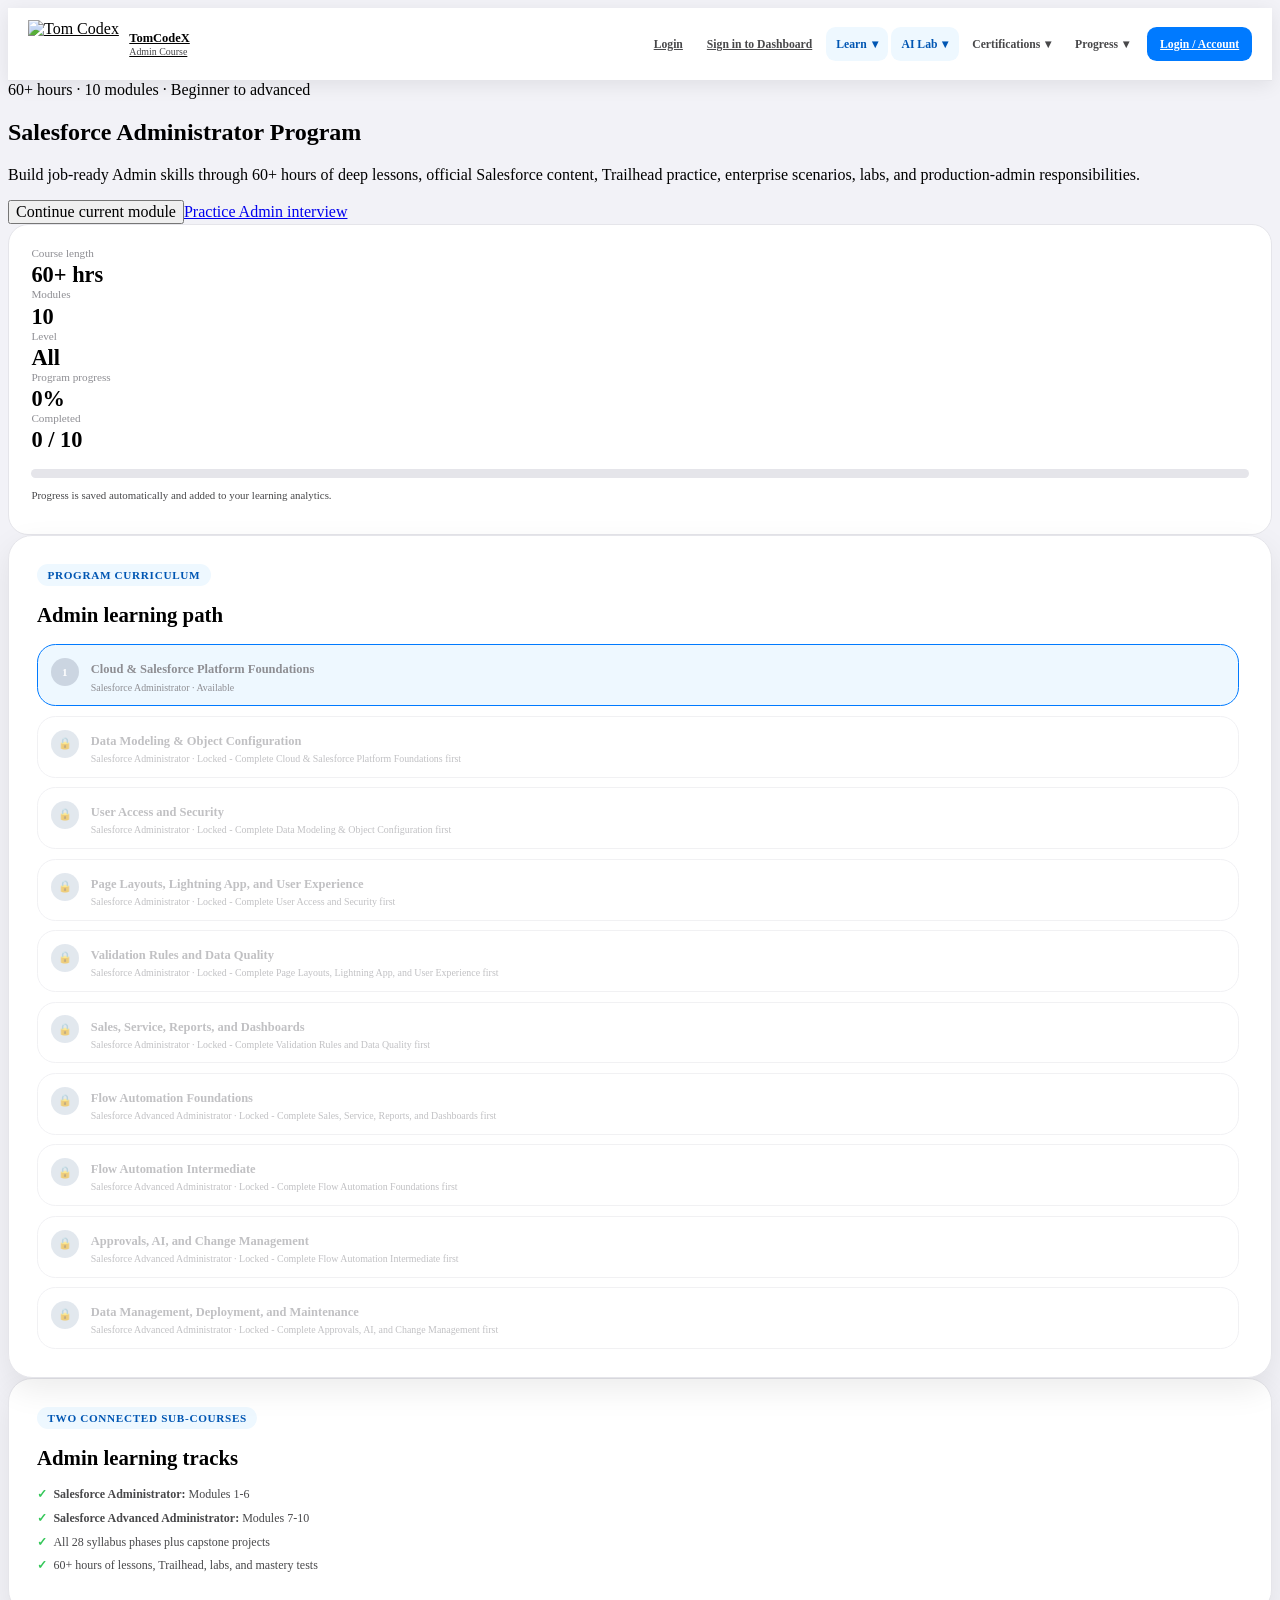
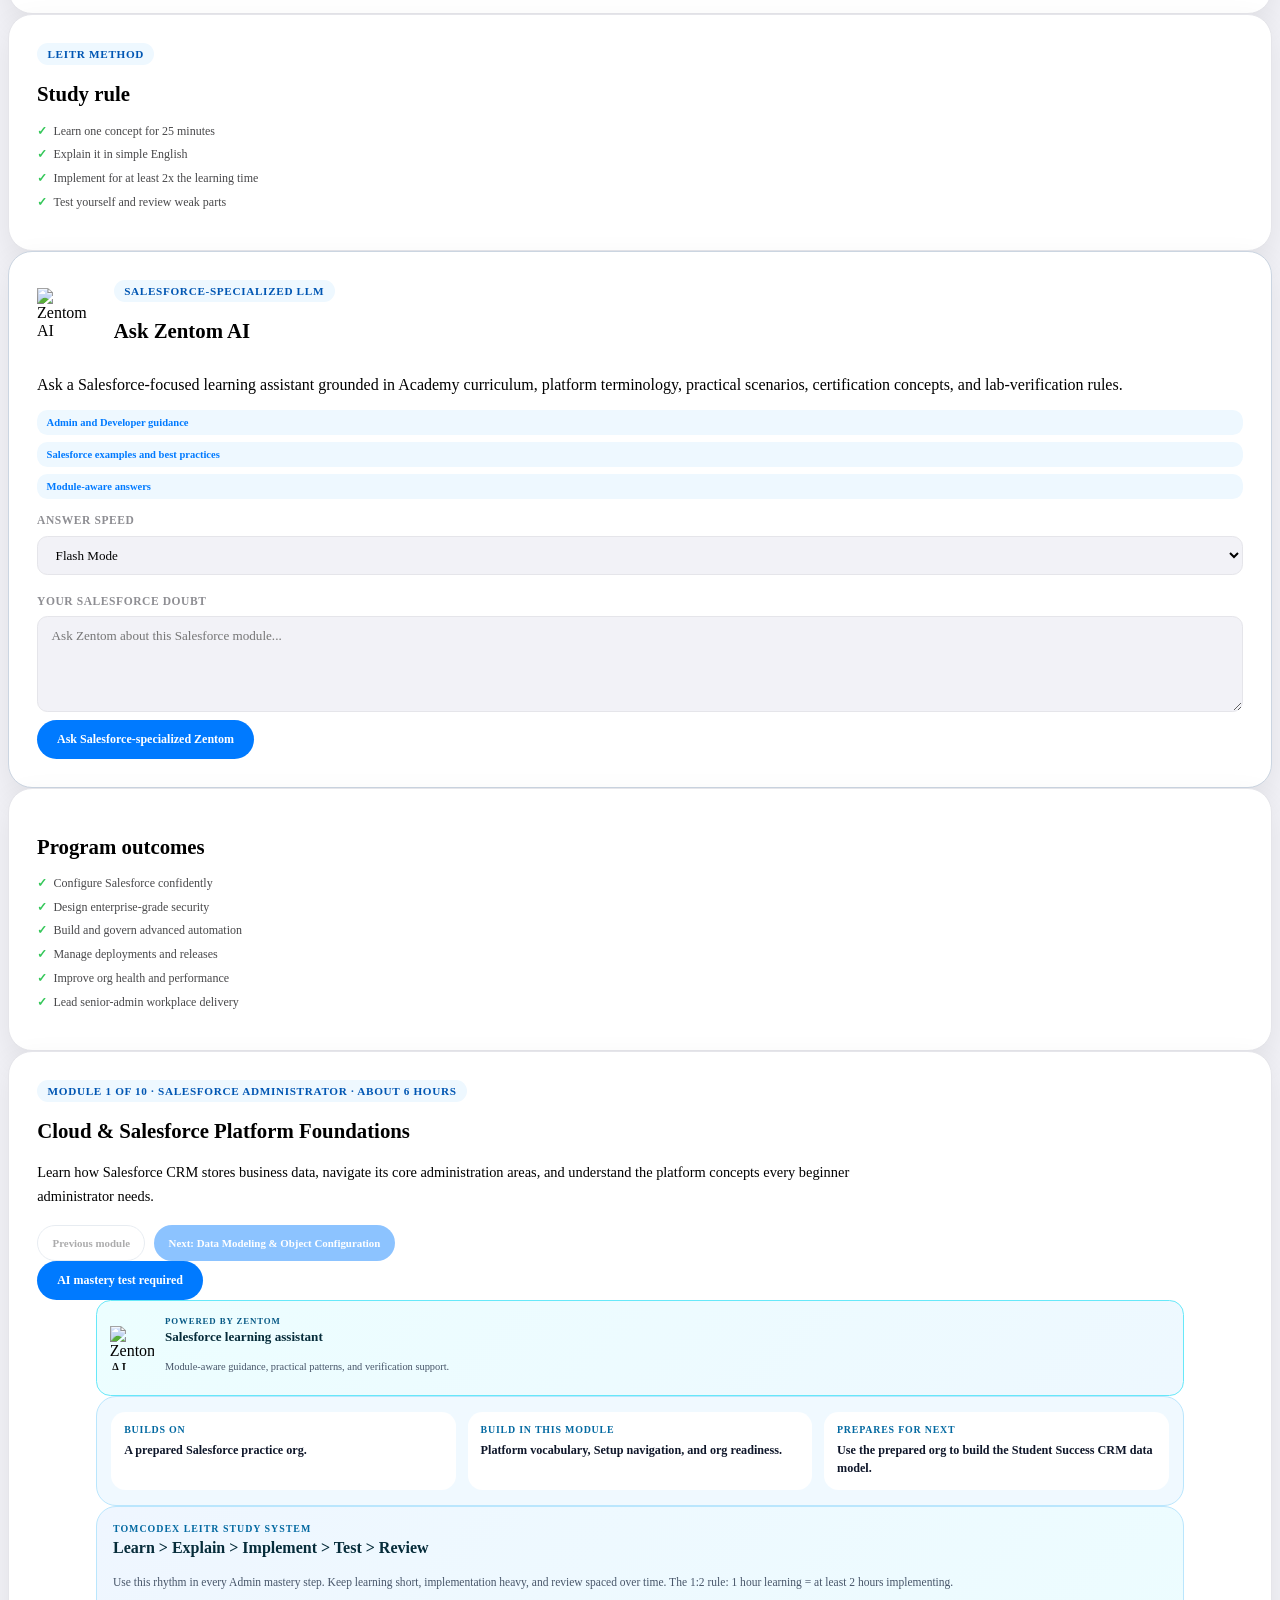
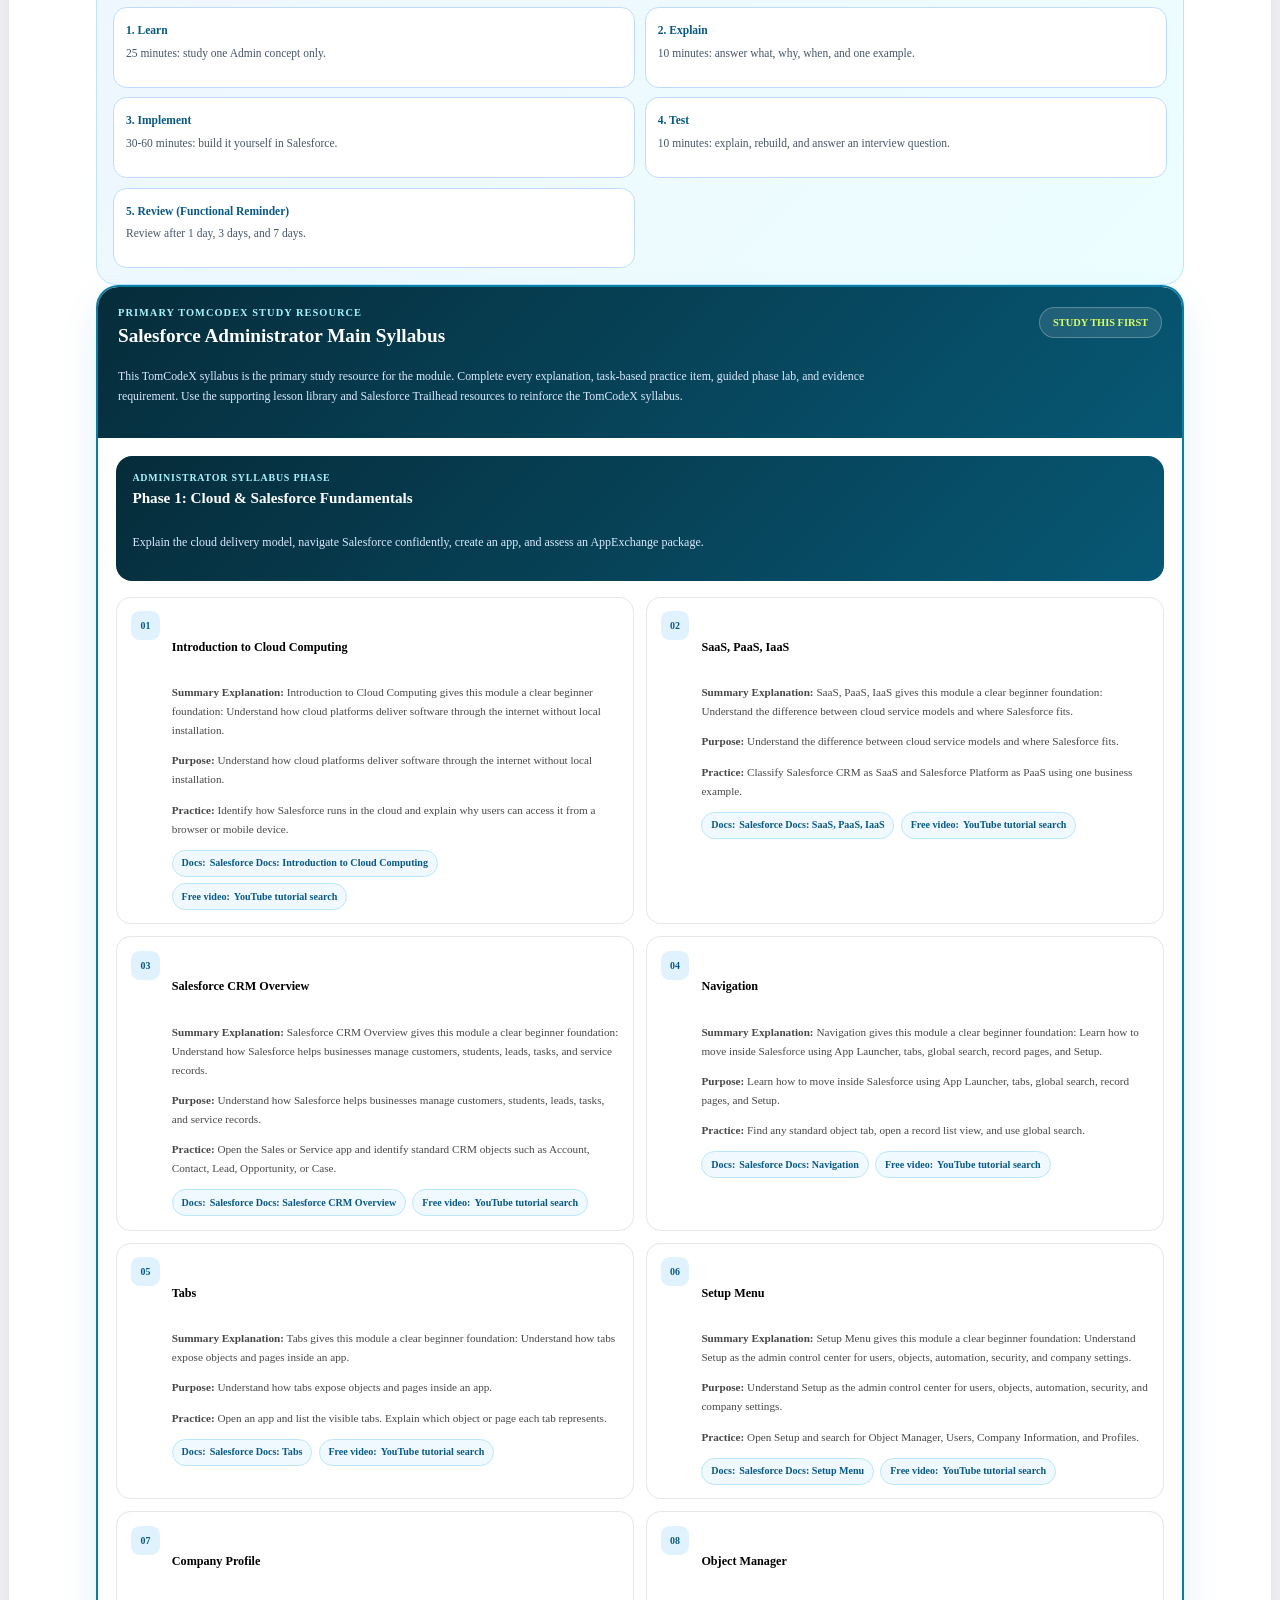
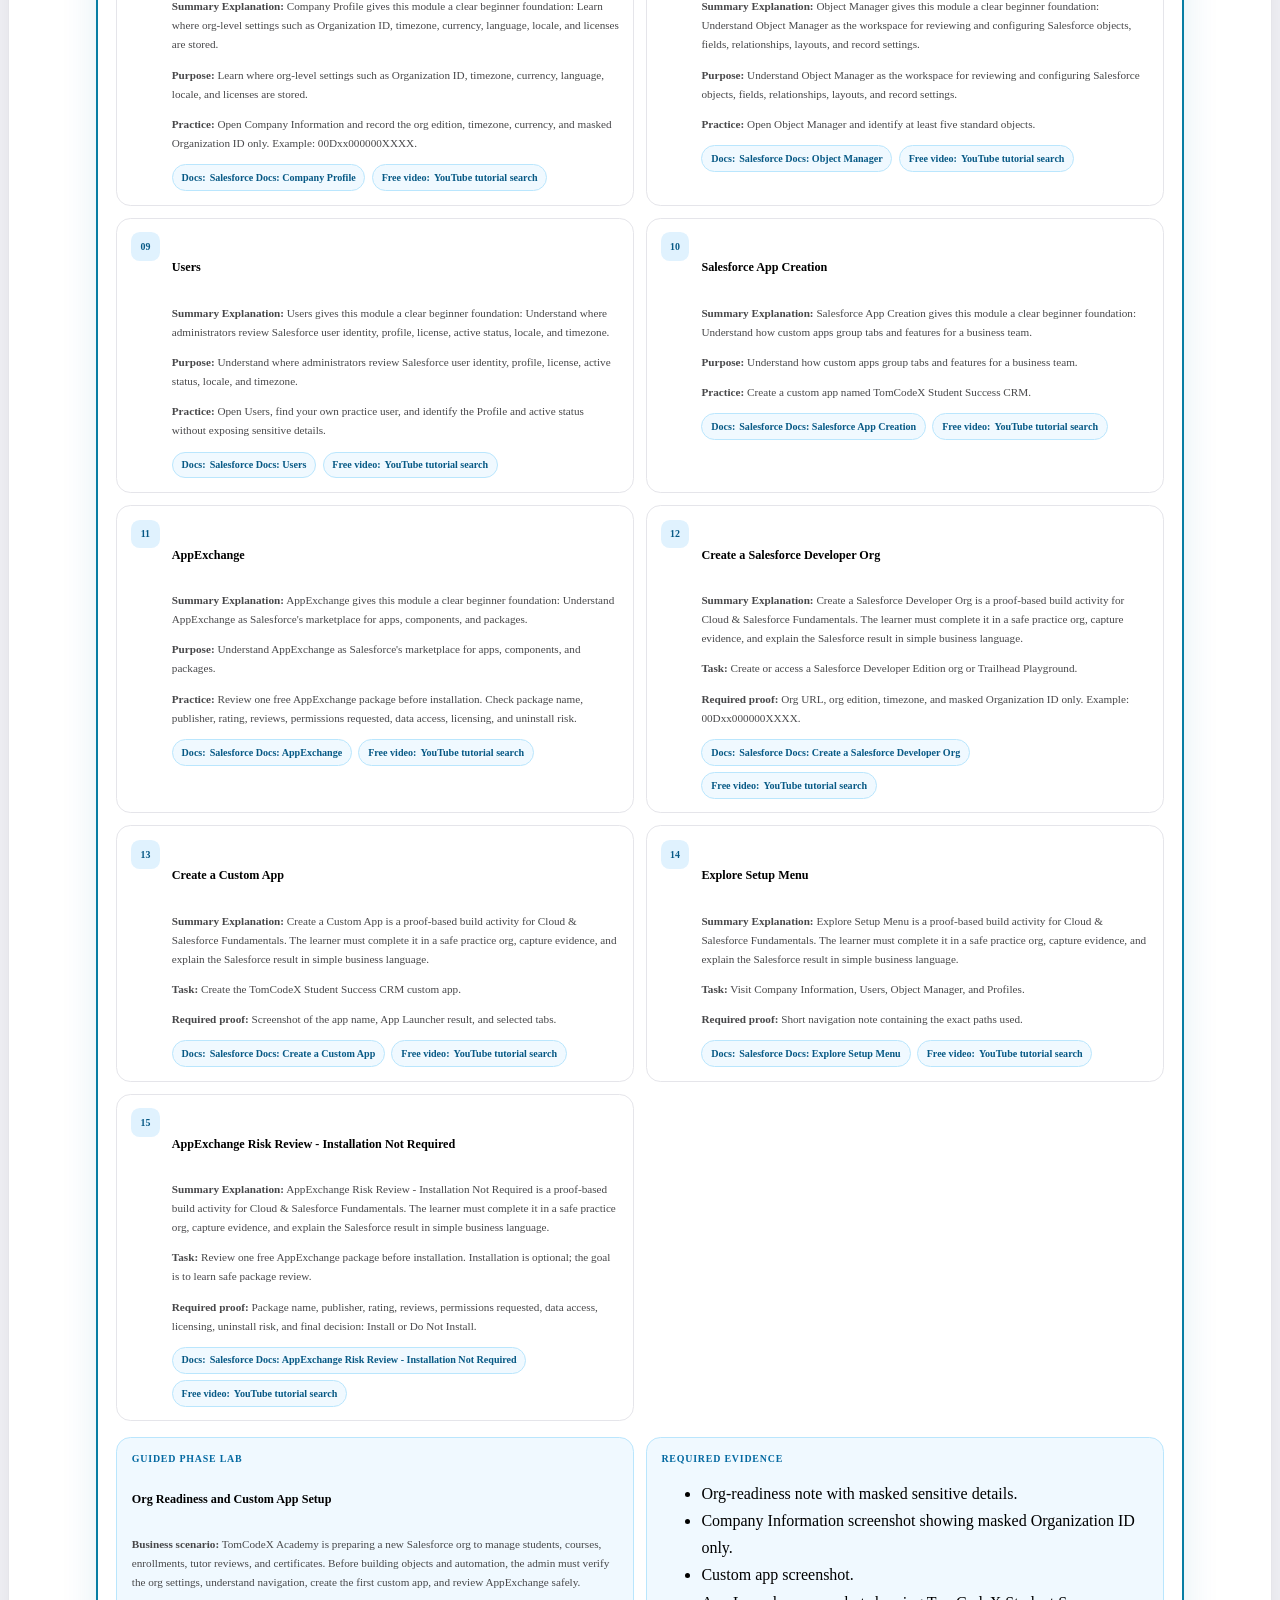
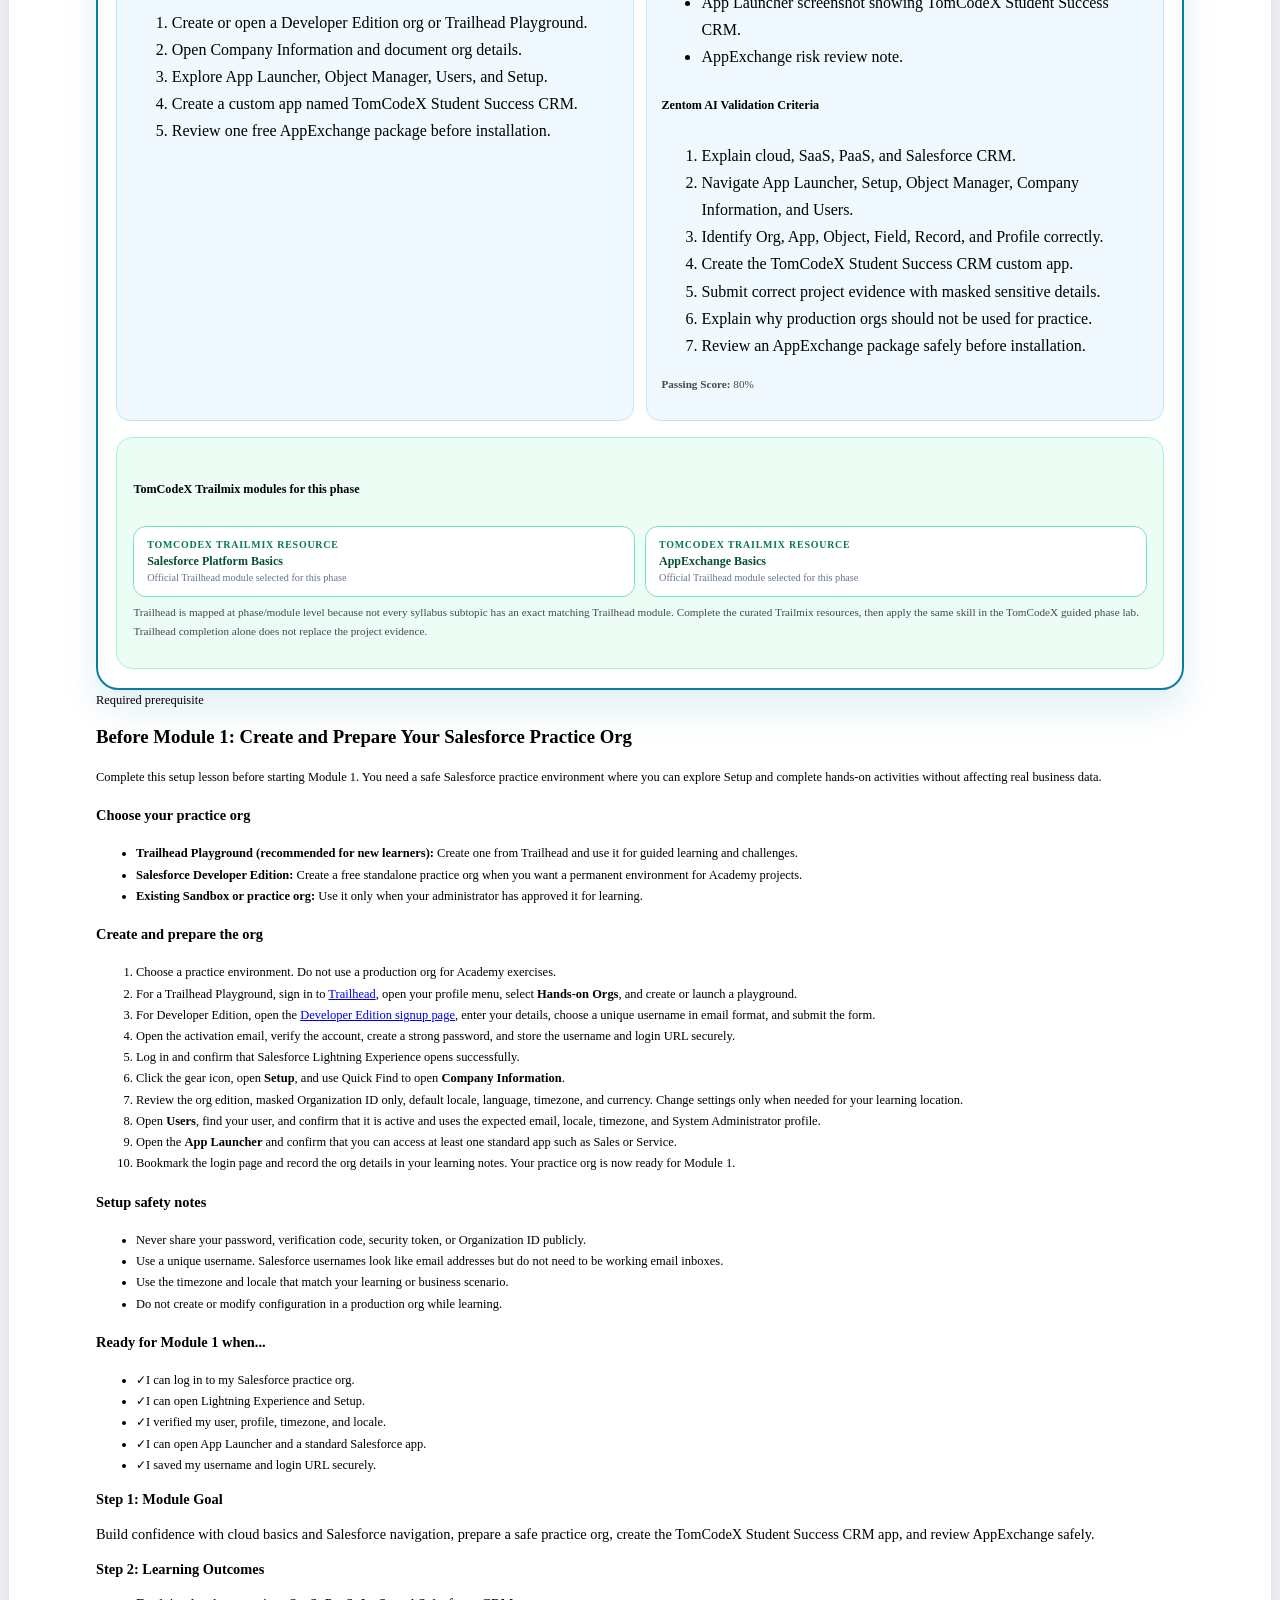
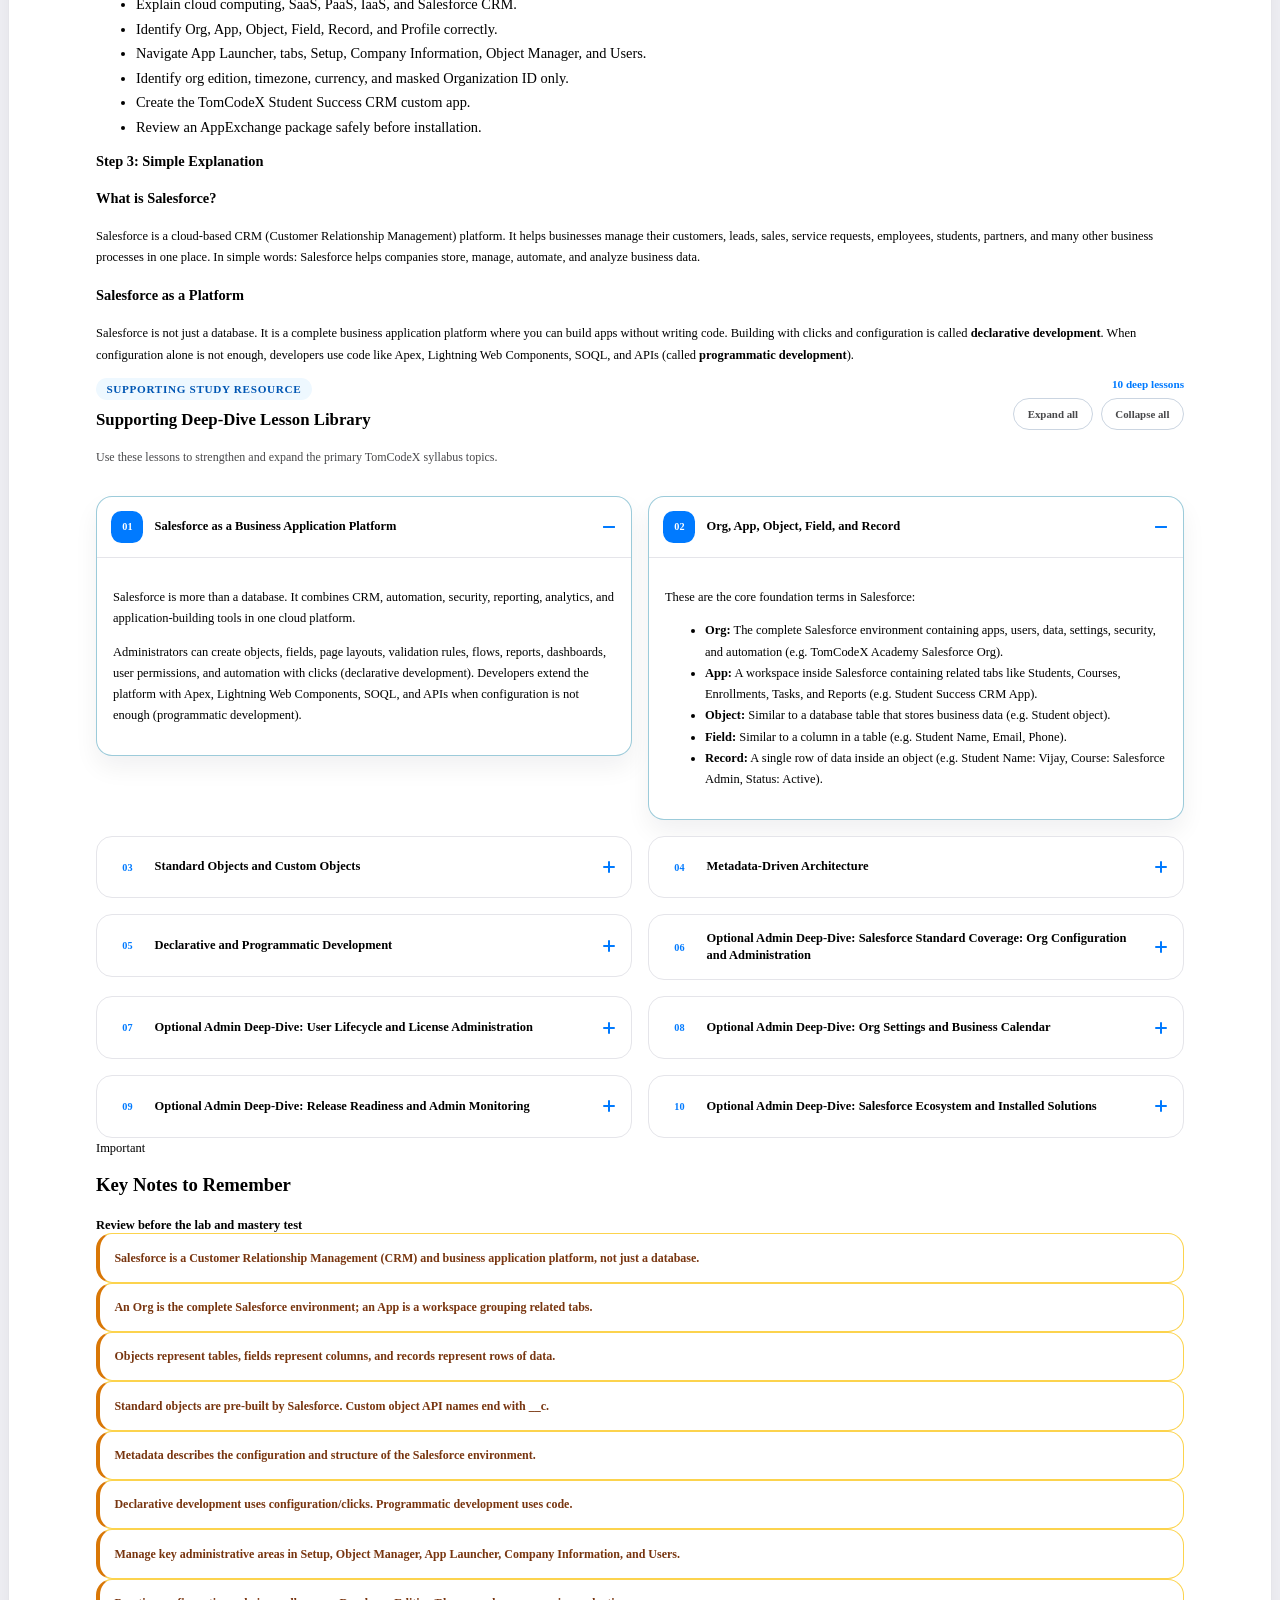
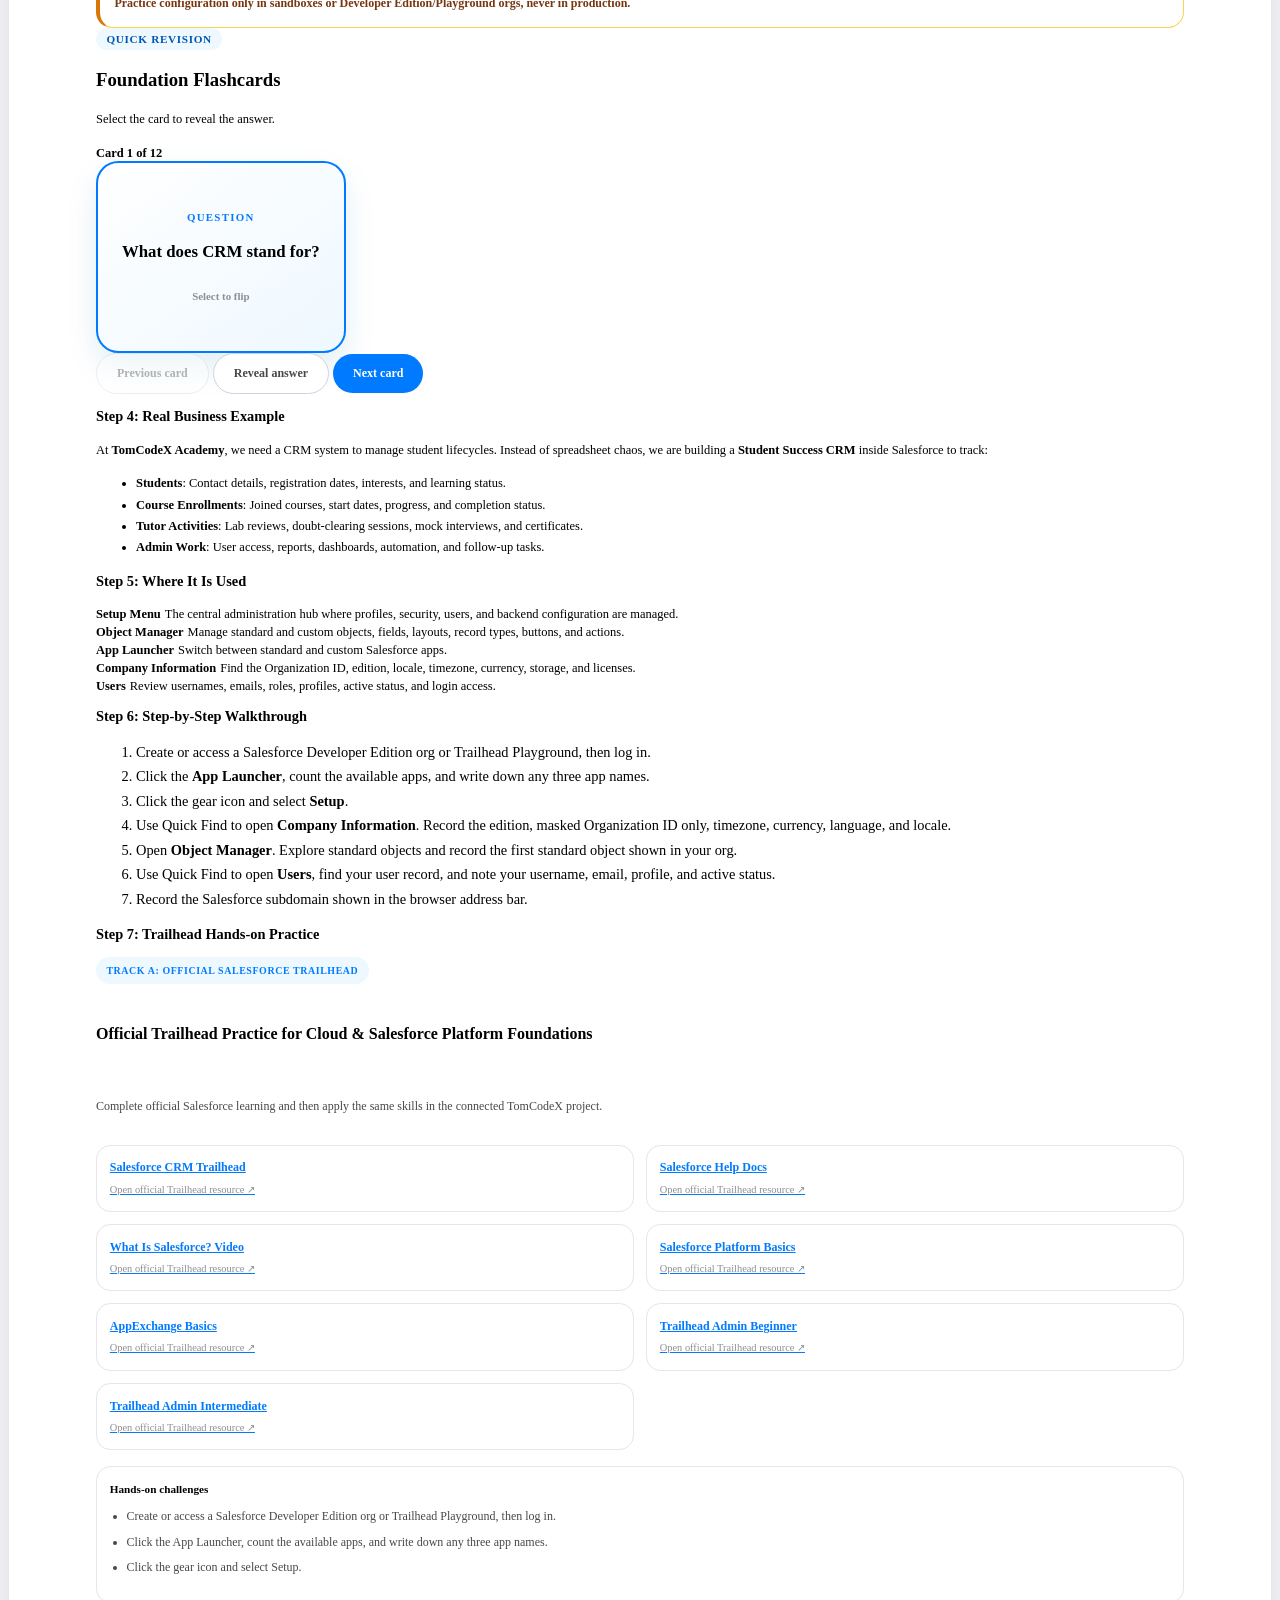
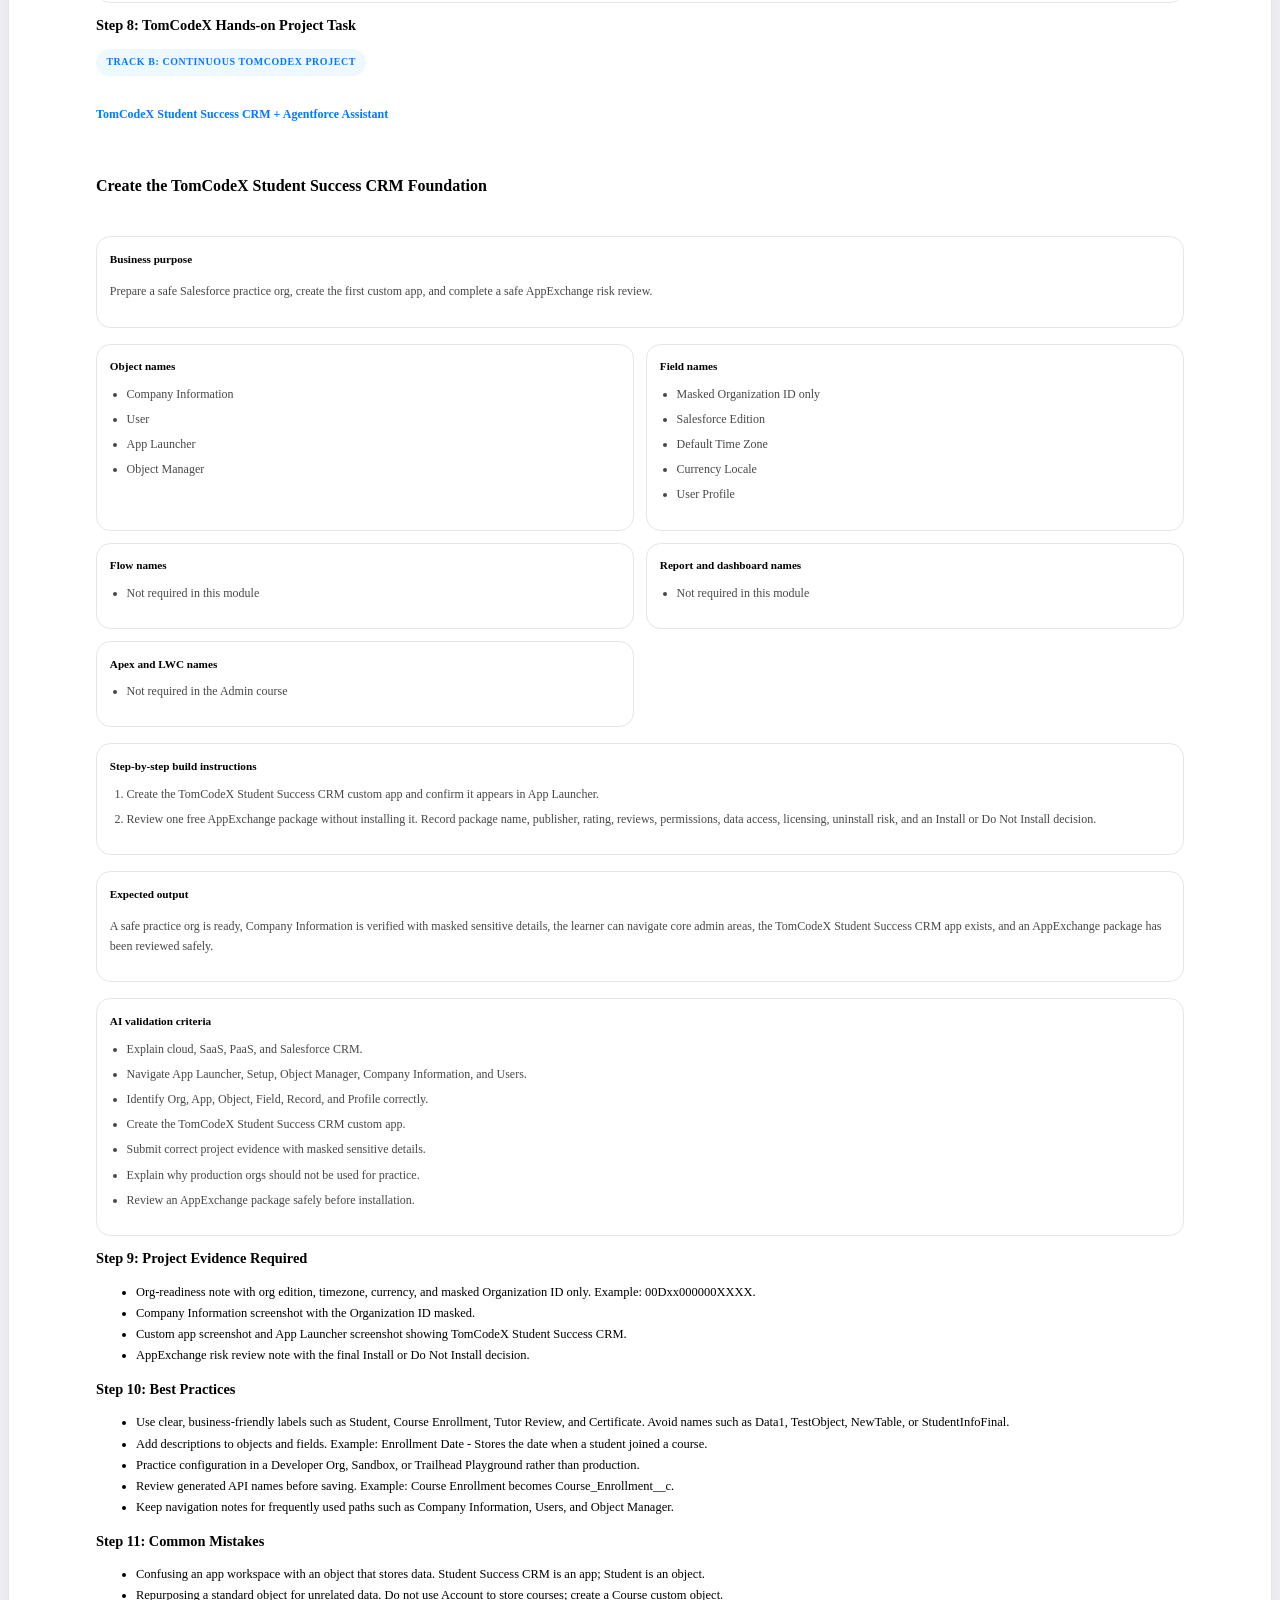
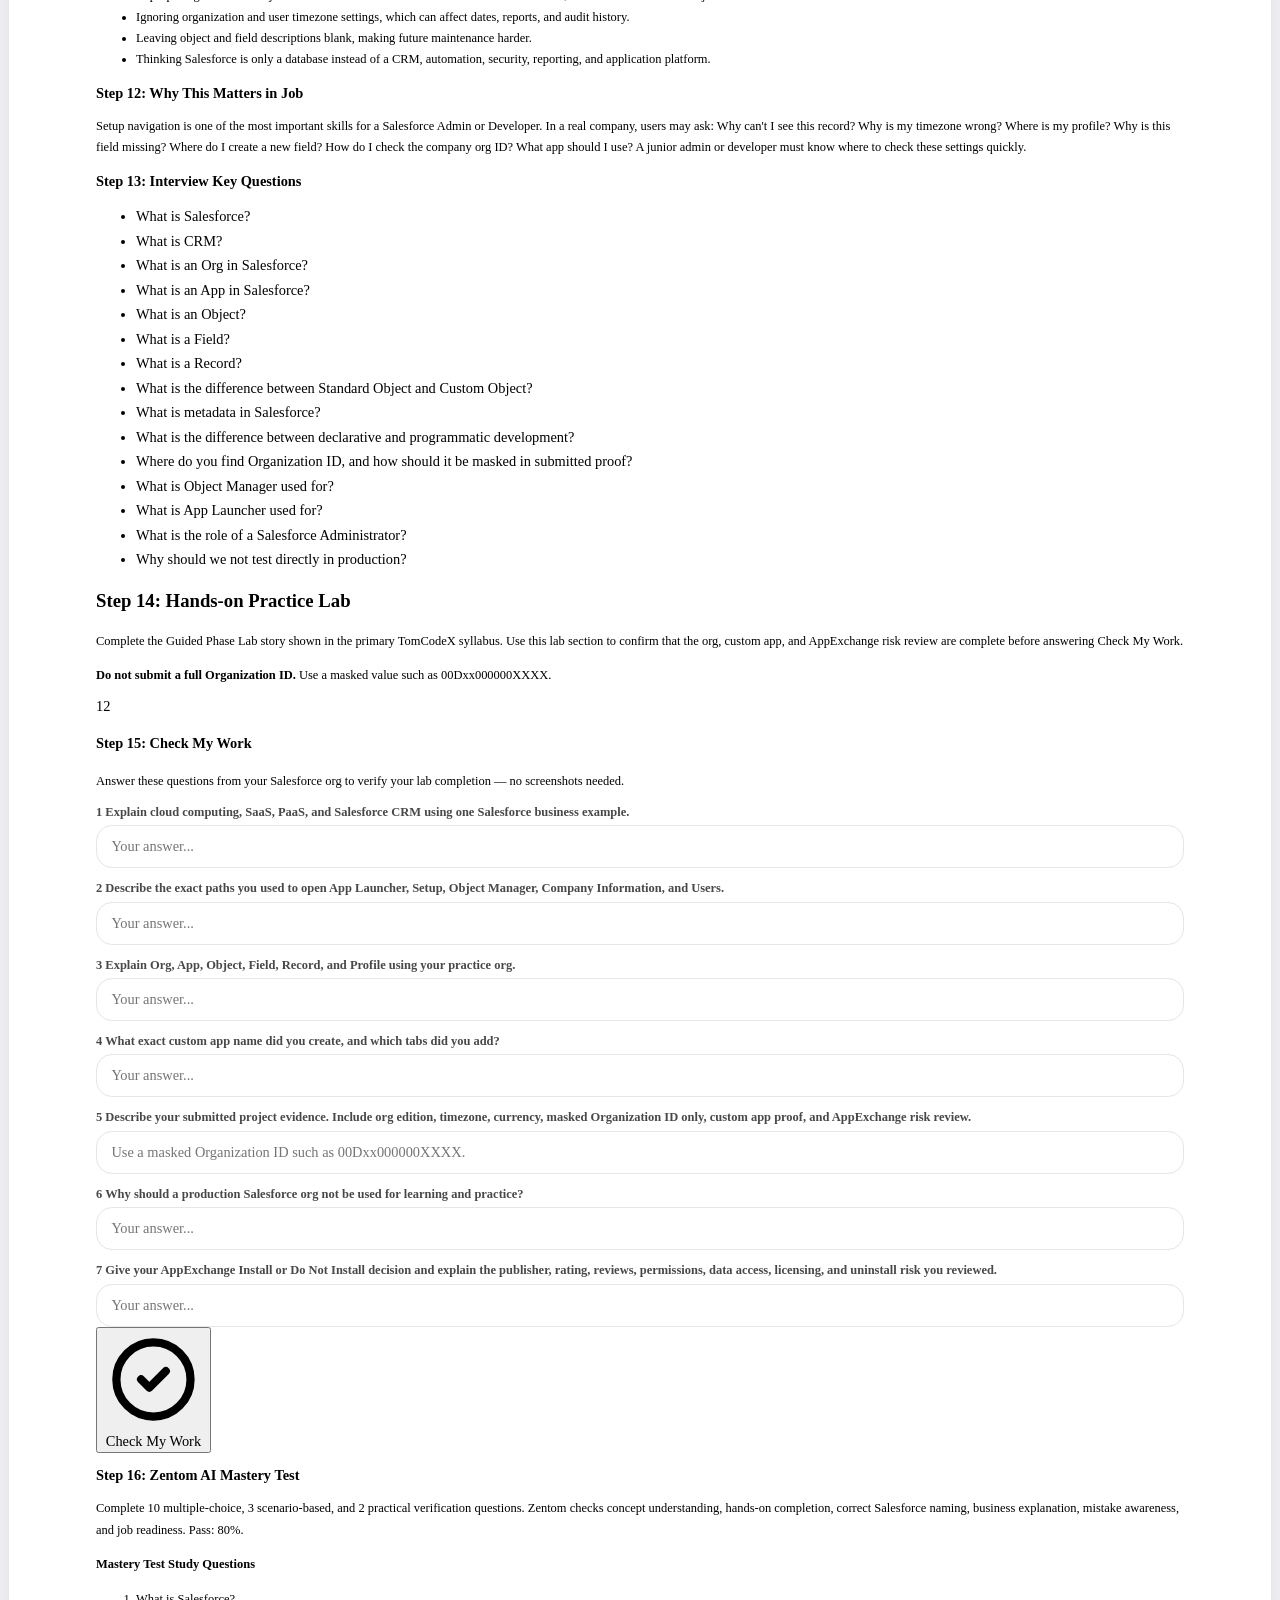
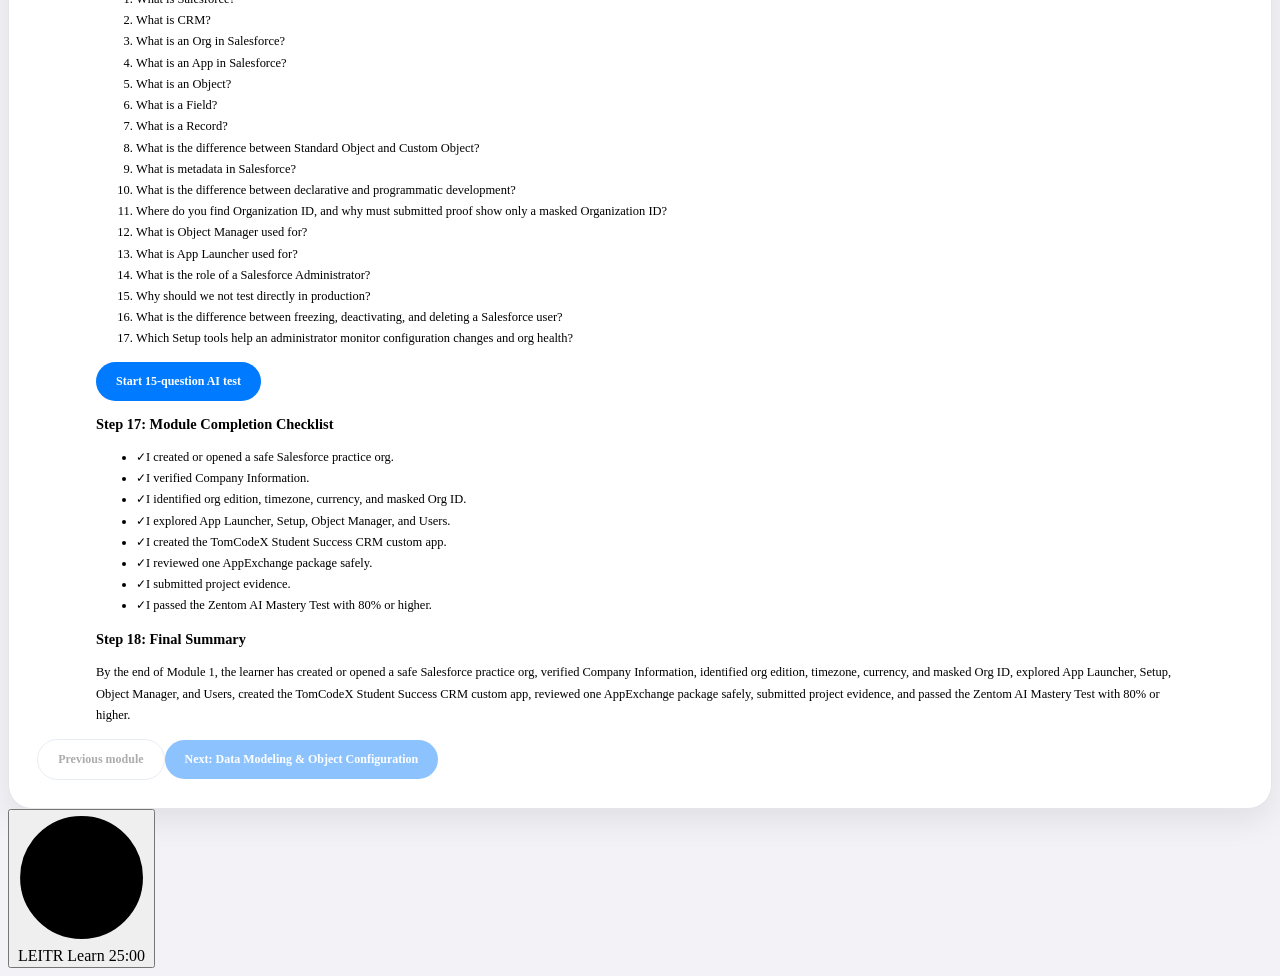
==== commit 7bd8e170: "feat: migrate all course cover and illustration SVG images to PNG, add specific module criteria for " ====
--- a/course-admin.html
+++ b/course-admin.html
@@ -51,7 +51,7 @@
         <div class="flex flex-wrap items-start justify-between gap-4 border-b border-slate-100 pb-4">
           <div>
             <span id="moduleLabel" class="course-tag">Module 1</span>
-            <h2 id="moduleTitle" class="mt-3 text-2xl font-extrabold text-brand-950">Salesforce Platform Foundations</h2>
+            <h2 id="moduleTitle" class="mt-3 text-2xl font-extrabold text-brand-950">Cloud &amp; Salesforce Platform Foundations</h2>
             <p id="moduleDescription" class="mt-3 text-slate-500"></p>
             <nav class="module-top-navigation" aria-label="Module navigation">
               <button id="previousModuleTopBtn" class="course-secondary" type="button">Previous module</button>
@@ -251,7 +251,7 @@
           </div>
 
           <div id="richTrailheadPracticeSection" class="hidden bg-white p-5 rounded-2xl border border-slate-200 shadow-sm">
-            <h3 class="text-sm font-bold uppercase tracking-wider text-brand-700 mb-3">Step 7: Supporting Salesforce Trailhead Practice</h3>
+            <h3 class="text-sm font-bold uppercase tracking-wider text-brand-700 mb-3">Step 7: Trailhead Hands-on Practice</h3>
             <div id="richTrailheadPractice"></div>
           </div>
 
@@ -289,39 +289,17 @@
             <ul id="richInterview" class="list-disc pl-5 space-y-2 text-slate-600 text-sm"></ul>
           </div>
 
-          <div id="richAssignmentSection" class="hidden bg-brand-50/50 p-5 rounded-2xl border border-brand-100">
-            <h3 class="text-sm font-bold uppercase tracking-wider text-brand-700 mb-3">Practical Assignment</h3>
-            <p class="text-xs text-slate-600 mb-3">Create and submit a note containing these details from your Salesforce org before attempting the mastery test.</p>
-            <ul id="richAssignment" class="list-disc pl-5 space-y-1.5 text-slate-600 text-xs"></ul>
-          </div>
-
-          <div id="richKnowledgeCheckSection" class="hidden bg-white p-5 rounded-2xl border border-slate-200 shadow-sm">
-            <h3 class="text-sm font-bold uppercase tracking-wider text-brand-700 mb-3">Check My Knowledge Questions</h3>
-            <p class="mb-3 text-xs text-slate-500">Answer these after completing the walkthrough and before using Check My Work.</p>
-            <ol id="richKnowledgeCheck" class="list-decimal space-y-2 pl-5 text-xs text-slate-600"></ol>
-          </div>
-
-          <div id="richChecklistSection" class="hidden bg-white p-5 rounded-2xl border border-slate-200 shadow-sm">
-            <h3 class="text-sm font-bold uppercase tracking-wider text-brand-700 mb-3">Step 15: Module Completion Checklist</h3>
-            <ul id="richChecklist" class="space-y-2 text-slate-600 text-xs"></ul>
-          </div>
-
-          <div id="richSummarySection" class="hidden bg-slate-50 p-5 rounded-2xl border border-slate-200">
-            <h3 class="text-sm font-bold uppercase tracking-wider text-brand-700 mb-3">Final Summary</h3>
-            <p id="richSummary" class="text-slate-600 text-xs leading-relaxed"></p>
-          </div>
-
           <!-- Step 11, 12, 13: Hands-on Practice Lab & Screenshot Upload -->
           <div class="bg-white p-6 rounded-2xl border-2 border-brand-500 shadow-lg">
-            <h3 class="text-md font-extrabold text-brand-950">Step 11: Hands-on Practice Lab</h3>
+            <h3 class="text-md font-extrabold text-brand-950">Step 14: Hands-on Practice Lab</h3>
             <div id="richLabDescription" class="mt-3"></div>
             
-            <!-- Step 12: Check My Work — Trailhead-style Criteria Verification -->
+            <!-- Step 15: Check My Work -->
             <div class="mt-6 border-t border-slate-100 pt-5" id="checkMyWorkSection">
               <div class="flex items-center gap-3 mb-4">
                 <div class="flex h-9 w-9 shrink-0 items-center justify-center rounded-full bg-brand-600 text-white font-extrabold text-sm">12</div>
                 <div>
-                  <h4 class="text-sm font-extrabold text-slate-800">Check My Work</h4>
+                  <h4 class="text-sm font-extrabold text-slate-800">Step 15: Check My Work</h4>
                   <p class="text-xs text-slate-500">Answer these questions from your Salesforce org to verify your lab completion — no screenshots needed.</p>
                 </div>
               </div>
@@ -335,7 +313,7 @@
               </button>
             </div>
 
-            <!-- Step 13: Verification Result -->
+            <!-- Check My Work verification result -->
             <div id="labVerifyResult" class="hidden mt-5 rounded-2xl border-2 p-5" aria-live="polite">
               <div class="flex items-center gap-4 mb-4">
                 <div id="labScoreBadge" class="flex h-14 w-14 shrink-0 items-center justify-center rounded-full font-extrabold text-lg text-white">0%</div>
@@ -349,9 +327,9 @@
             </div>
           </div>
 
-          <!-- Step 14: Zentom AI Mastery Test -->
-          <div class="bg-white p-5 rounded-2xl border border-slate-200 shadow-sm">
-            <h3 class="text-sm font-bold uppercase tracking-wider text-brand-700 mb-2">Step 14: Zentom AI Mastery Test</h3>
+          <!-- Step 16: Zentom AI Mastery Test -->
+          <div class="bg-white p-5 rounded-2xl border border-slate-200 shadow-sm">
+            <h3 class="text-sm font-bold uppercase tracking-wider text-brand-700 mb-2">Step 16: Zentom AI Mastery Test</h3>
             <p class="text-xs text-slate-500">Complete 10 multiple-choice, 3 scenario-based, and 2 practical verification questions. Zentom checks concept understanding, hands-on completion, correct Salesforce naming, business explanation, mistake awareness, and job readiness. Pass: 80%.</p>
             <div id="richMasteryPrepSection" class="hidden mt-4 rounded-xl border border-slate-200 bg-slate-50 p-4">
               <h4 class="text-xs font-extrabold uppercase tracking-wider text-brand-700">Mastery Test Study Questions</h4>
@@ -359,6 +337,16 @@
             </div>
             <button id="startMasteryTestBtnRich" class="course-primary mt-3" type="button">Start 15-question AI test</button>
           </div>
+
+          <div id="richChecklistSection" class="hidden bg-white p-5 rounded-2xl border border-slate-200 shadow-sm">
+            <h3 class="text-sm font-bold uppercase tracking-wider text-brand-700 mb-3">Step 17: Module Completion Checklist</h3>
+            <ul id="richChecklist" class="space-y-2 text-slate-600 text-xs"></ul>
+          </div>
+
+          <div id="richSummarySection" class="hidden bg-slate-50 p-5 rounded-2xl border border-slate-200">
+            <h3 class="text-sm font-bold uppercase tracking-wider text-brand-700 mb-3">Step 18: Final Summary</h3>
+            <p id="richSummary" class="text-slate-600 text-xs leading-relaxed"></p>
+          </div>
         </div>
 
         <!-- Default Content Container -->
@@ -368,7 +356,7 @@
           </div>
 
           <div class="content-section"><h3>AI lesson overview</h3><div id="lessonPoints" class="lesson-points"></div></div>
-          <div class="content-section"><div class="topic-coverage-heading"><div><span class="course-tag">Detailed curriculum</span><h3>Complete topic coverage</h3><p>Open each subcategory to study the concept, implementation, example, best practices, common mistakes, and practical proof.</p></div><strong id="topicCoverageCount"></strong></div><div id="topicCoverage" class="topic-coverage"></div></div>
+          <div class="content-section"><div class="topic-coverage-heading"><div><span class="course-tag">Detailed curriculum</span><h3>10-part topic mastery lessons</h3><p>Every topic includes concept depth, key concepts, a business example, hands-on implementation, best practices, mistakes, five answered interview questions, LEITR tasks, certification focus, and practical proof.</p></div><strong id="topicCoverageCount"></strong></div><div id="topicCoverage" class="topic-coverage"></div></div>
           <div class="grid gap-5 md:grid-cols-2"><div class="content-section"><h3>Official and free resources</h3><div id="resourceList" class="course-resource-list"></div></div><div class="content-section"><h3>Hands-on practice</h3><div id="practiceList" class="practice-list"></div></div></div>
           <div class="content-section"><div class="flex flex-wrap items-center justify-between gap-3"><div><h3>Zentom Salesforce-specialized mastery test</h3><p class="mt-2 text-xs text-slate-500">Zentom generates a fresh minimum of 15 module-aware Salesforce questions for every attempt. Answer all questions and score 80% or higher to unlock the next module.</p></div><button id="startMasteryTestBtn" class="course-primary" type="button">Start 15-question AI test</button></div><div id="questionList" class="mastery-list"></div></div>
         </div>
--- a/css/style.css
+++ b/css/style.css
@@ -0,0 +1,492 @@
+﻿/* ============================================================
+   THEME SYSTEM â€” dark default, light override
+   Applied via: html[data-theme="light"] { ... }
+   ============================================================ */
+
+/* â”€â”€ Dark theme (default) â”€â”€ */
+:root {
+  --clr-bg:          #000000;       /* Samsung pitch-black */
+  --clr-bg-2:        #121212;       /* Samsung charcoal grey */
+  --clr-bg-3:        #1c1c1e;       /* Container background */
+  --clr-surface:     #2c2c2e;       /* Elevated buttons/sub-cards */
+  --clr-border:      #2c2c2e;       /* Outlines */
+  --clr-border-2:    #3a3a3c;
+  --clr-text:        #f2f2f7;       /* Off-white primary text */
+  --clr-text-2:      #aeaeb2;       /* Secondary grey */
+  --clr-text-3:      #8e8e93;       /* Muted grey label */
+  --clr-brand:       #0a84ff;       /* Active Blue accent */
+  --clr-brand-hover: #007aff;
+  --clr-brand-light: rgba(10,132,255,0.15);
+  --clr-brand-text:  #64d2ff;
+  --clr-lime:        #30d158;       /* Samsung Active green */
+  --clr-lime-text:   #ffffff;
+  --clr-nav-bg:      rgba(18,18,18,0.92);
+  --clr-nav-border:  #2c2c2e;
+  --clr-card-bg:     #1c1c1e;
+  --clr-card-border: #2c2c2e;
+  --clr-menu-bg:     #1c1c1e;
+  --clr-menu-border: #2c2c2e;
+  --clr-menu-strong: #ffffff;
+  --clr-menu-small:  #8e8e93;
+  --clr-row-hover:   rgba(255,255,255,0.04);
+  --clr-input-bg:    #1c1c1e;
+  --clr-input-border:#2c2c2e;
+  --clr-shadow:      rgba(0,0,0,0.6);
+  --clr-footer-bg:   #121212;
+  --clr-footer-text: #aeaeb2;
+  --clr-logout-bg:   #2c2c2e;
+  --clr-logout-text: #ff453a;
+  --clr-logout-hover:#ff3b30;
+  --clr-progress-bg: #2c2c2e;
+  --clr-link-active-bg: rgba(10,132,255,0.15);
+  --clr-link-active-border: rgba(10,132,255,0.3);
+}
+
+/* â”€â”€ Light theme override â”€â”€ */
+html[data-theme="light"] {
+  --clr-bg:          #f2f2f7;       /* Samsung light background */
+  --clr-bg-2:        #ffffff;
+  --clr-bg-3:        #e5e5ea;
+  --clr-surface:     #ffffff;
+  --clr-border:      #e5e5ea;
+  --clr-border-2:    #cbd5e1;
+  --clr-text:        #000000;       /* One UI primary text */
+  --clr-text-2:      #48484a;
+  --clr-text-3:      #8e8e93;
+  --clr-brand:       #007aff;
+  --clr-brand-hover: #0056b3;
+  --clr-brand-light: #eef8ff;
+  --clr-brand-text:  #007aff;
+  --clr-lime:        #34c759;
+  --clr-lime-text:   #ffffff;
+  --clr-nav-bg:      rgba(255,255,255,0.97);
+  --clr-nav-border:  #e5e5ea;
+  --clr-card-bg:     #ffffff;
+  --clr-card-border: #e5e5ea;
+  --clr-menu-bg:     #ffffff;
+  --clr-menu-border: #e5e5ea;
+  --clr-menu-strong: #1c1c1e;
+  --clr-menu-small:  #8e8e93;
+  --clr-row-hover:   #f2f2f7;
+  --clr-input-bg:    #ffffff;
+  --clr-input-border:#e5e5ea;
+  --clr-shadow:      rgba(0,0,0,0.08);
+  --clr-footer-bg:   #1c1c1e;
+  --clr-footer-text: #aeaeb2;
+  --clr-logout-bg:   #f2f2f7;
+  --clr-logout-text: #ff3b30;
+  --clr-logout-hover:#ffe5e5;
+  --clr-progress-bg: #e5e5ea;
+  --clr-link-active-bg: #eef8ff;
+  --clr-link-active-border: #8ad9f5;
+}
+
+/* â”€â”€ Global body background â”€â”€ */
+html[data-theme] body {
+  background-color: var(--clr-bg) !important;
+  color: var(--clr-text) !important;
+  transition: background-color 0.25s ease, color 0.25s ease;
+}
+
+/* â”€â”€ Tailwind utility overrides for Dark Mode â”€â”€ */
+html[data-theme="dark"] body {
+  background-color: var(--clr-bg) !important;
+  color: var(--clr-text) !important;
+}
+
+html[data-theme="dark"] .bg-white {
+  background-color: var(--clr-card-bg) !important;
+}
+
+html[data-theme="dark"] .bg-slate-50 {
+  background-color: var(--clr-bg-2) !important;
+}
+
+html[data-theme="dark"] .bg-slate-100 {
+  background-color: var(--clr-bg-2) !important;
+}
+
+html[data-theme="dark"] .bg-slate-200 {
+  background-color: var(--clr-surface) !important;
+}
+
+html[data-theme="dark"] .text-ink {
+  color: var(--clr-text) !important;
+}
+
+html[data-theme="dark"] .text-slate-900 {
+  color: var(--clr-text) !important;
+}
+
+html[data-theme="dark"] .text-slate-850,
+html[data-theme="dark"] .text-slate-800 {
+  color: var(--clr-text) !important;
+}
+
+html[data-theme="dark"] .text-slate-700 {
+  color: var(--clr-text-2) !important;
+}
+
+html[data-theme="dark"] .text-slate-600 {
+  color: var(--clr-text-2) !important;
+}
+
+html[data-theme="dark"] .text-slate-500 {
+  color: var(--clr-text-3) !important;
+}
+
+html[data-theme="dark"] .text-slate-400 {
+  color: var(--clr-text-3) !important;
+}
+
+html[data-theme="dark"] .border-slate-100,
+html[data-theme="dark"] .border-slate-150,
+html[data-theme="dark"] .border-slate-200 {
+  border-color: var(--clr-border) !important;
+}
+
+html[data-theme="dark"] .border-slate-300 {
+  border-color: var(--clr-border-2) !important;
+}
+
+html[data-theme="dark"] .border-slate-350,
+html[data-theme="dark"] .border-slate-400 {
+  border-color: var(--clr-border-2) !important;
+}
+
+html[data-theme="dark"] .hover\:bg-slate-50:hover {
+  background-color: var(--clr-row-hover) !important;
+}
+
+html[data-theme="dark"] .hover\:bg-brand-50:hover {
+  background-color: var(--clr-brand-light) !important;
+}
+
+html[data-theme="dark"] .hover\:text-brand-700:hover {
+  color: var(--clr-brand-text) !important;
+}
+
+html[data-theme="dark"] .hover\:bg-white:hover {
+  background-color: var(--clr-surface) !important;
+  color: var(--clr-text) !important;
+}
+
+html[data-theme="dark"] .text-brand-700,
+html[data-theme="dark"] .text-brand-800,
+html[data-theme="dark"] .text-brand-950 {
+  color: var(--clr-brand-text) !important;
+}
+
+/* â”€â”€ Custom Tailwind colour: mist â”€â”€ */
+html[data-theme="dark"] .bg-mist {
+  background-color: var(--clr-bg) !important;
+}
+
+/* â”€â”€ border-slate-150 (custom non-standard Tailwind class) â”€â”€ */
+html[data-theme="dark"] .border-slate-150 {
+  border-color: var(--clr-border) !important;
+}
+
+/* â”€â”€ Dashboard header â”€â”€ */
+html[data-theme="dark"] .dashboard-header {
+  background-color: var(--clr-nav-bg) !important;
+  border-color: var(--clr-nav-border) !important;
+  backdrop-filter: blur(14px);
+}
+
+/* â”€â”€ Hero inner white card (Salesforce Lifelong Learning Path box) â”€â”€ */
+html[data-theme="dark"] .rounded-2xl.bg-white.p-6.text-ink {
+  background-color: var(--clr-card-bg) !important;
+  color: var(--clr-text) !important;
+}
+html[data-theme="dark"] .rounded-2xl.bg-white.p-6.text-ink h2,
+html[data-theme="dark"] .rounded-2xl.bg-white.p-6.text-ink strong {
+  color: var(--clr-text) !important;
+}
+html[data-theme="dark"] .rounded-2xl.bg-white.p-6.text-ink .bg-slate-100,
+html[data-theme="dark"] .rounded-2xl.bg-white.p-6.text-ink .h-3.overflow-hidden {
+  background-color: var(--clr-surface) !important;
+}
+
+/* â”€â”€ Passport / Settings stat boxes â”€â”€ */
+html[data-theme="dark"] .bg-white.p-3.rounded-2xl {
+  background-color: var(--clr-bg-2) !important;
+}
+
+/* â”€â”€ Skill Passport Stats card and Certificate Eligibility card â”€â”€ */
+html[data-theme="dark"] .bg-slate-50.border.border-slate-200 {
+  background-color: var(--clr-bg-2) !important;
+  border-color: var(--clr-border) !important;
+}
+
+/* â”€â”€ Lab history right column â”€â”€ */
+html[data-theme="dark"] .bg-white.border.border-slate-200.rounded-3xl {
+  background-color: var(--clr-card-bg) !important;
+  border-color: var(--clr-border) !important;
+}
+html[data-theme="dark"] .bg-white.border.border-slate-200.rounded-3xl h3 {
+  color: var(--clr-text) !important;
+}
+
+/* â”€â”€ Settings quota section â”€â”€ */
+html[data-theme="dark"] .bg-slate-50.border.border-slate-200.rounded-xl {
+  background-color: var(--clr-bg-2) !important;
+  border-color: var(--clr-border) !important;
+}
+
+/* â”€â”€ Progress bars with bg-slate-200 track â”€â”€ */
+html[data-theme="dark"] .bg-slate-200.h-2,
+html[data-theme="dark"] .w-full.bg-slate-200 {
+  background-color: var(--clr-surface) !important;
+}
+
+/* â”€â”€ Status badges / eligibility badges â”€â”€ */
+html[data-theme="dark"] .bg-slate-100.text-slate-400 {
+  background-color: var(--clr-surface) !important;
+  color: var(--clr-text-3) !important;
+}
+
+/* â”€â”€ POC selector dropdown â”€â”€ */
+html[data-theme="dark"] .bg-slate-100.border.border-slate-300 {
+  background-color: var(--clr-input-bg) !important;
+  border-color: var(--clr-input-border) !important;
+  color: var(--clr-text) !important;
+}
+
+/* â”€â”€ Disabled inputs (e.g. email field in settings) â”€â”€ */
+html[data-theme="dark"] input:disabled,
+html[data-theme="dark"] .bg-slate-100.cursor-not-allowed {
+  background-color: var(--clr-surface) !important;
+  border-color: var(--clr-border) !important;
+  color: var(--clr-text-3) !important;
+}
+
+/* â”€â”€ Emerald buttons (Download Certificate) â”€â”€ */
+html[data-theme="dark"] .bg-emerald-50 {
+  background-color: rgba(52, 211, 153, 0.1) !important;
+  border-color: rgba(52, 211, 153, 0.25) !important;
+}
+html[data-theme="dark"] .text-emerald-700 {
+  color: #6ee7b7 !important;
+}
+html[data-theme="dark"] .border-emerald-300 {
+  border-color: rgba(52, 211, 153, 0.25) !important;
+}
+html[data-theme="dark"] .hover\:bg-emerald-100:hover {
+  background-color: rgba(52, 211, 153, 0.18) !important;
+}
+
+/* â”€â”€ Brand-50 light blue chip â”€â”€ */
+html[data-theme="dark"] .bg-brand-50 {
+  background-color: var(--clr-brand-light) !important;
+}
+
+/* â”€â”€ Explore courses button dark mode â”€â”€ */
+html[data-theme="dark"] .dashboard-explore {
+  border-color: var(--clr-brand) !important;
+  color: var(--clr-brand-text) !important;
+}
+html[data-theme="dark"] .dashboard-explore:hover {
+  background-color: var(--clr-brand-light) !important;
+}
+
+/* â”€â”€ View AI roadmap button and similar outline buttons â”€â”€ */
+html[data-theme="dark"] .border.border-brand-600 {
+  border-color: var(--clr-brand) !important;
+}
+
+/* â”€â”€ Catch-all for remaining text-slate classes â”€â”€ */
+html[data-theme="dark"] .text-slate-800 {
+  color: var(--clr-text) !important;
+}
+html[data-theme="dark"] .text-slate-400,
+html[data-theme="dark"] .text-slate-300 {
+  color: var(--clr-text-2) !important;
+}
+
+
+/* â”€â”€ Dashboard header direct colour â”€â”€ */
+html[data-theme="dark"] .dashboard-header.bg-white,
+html[data-theme="dark"] header.dashboard-header {
+  background-color: var(--clr-nav-bg) !important;
+  border-color: var(--clr-nav-border) !important;
+}
+
+/* â”€â”€ Settings form label text colours â”€â”€ */
+html[data-theme="dark"] .text-slate-700 label,
+html[data-theme="dark"] label.text-slate-700 {
+  color: var(--clr-text-2) !important;
+}
+
+/* â”€â”€ Settings borders â”€â”€ */
+html[data-theme="dark"] .border-slate-350 {
+  border-color: var(--clr-border-2) !important;
+}
+html[data-theme="dark"] .border-slate-150 {
+  border-color: var(--clr-border) !important;
+}
+
+/* â”€â”€ Fallback: any remaining bg-slate-100 â”€â”€ */
+html[data-theme="dark"] .bg-slate-100 {
+  background-color: var(--clr-bg-2) !important;
+}
+
+/* â”€â”€ bg-white/95 academy-home sticky header â”€â”€ */
+html[data-theme="dark"] .bg-white\/95 {
+  background-color: var(--clr-nav-bg) !important;
+}
+
+/* â”€â”€ bg-brand-50 CTA section â”€â”€ */
+html[data-theme="dark"] .bg-brand-50 {
+  background-color: var(--clr-bg-2) !important;
+}
+
+/* â”€â”€ Rounded white cards inside dark hero sections â”€â”€ */
+html[data-theme="dark"] .rounded-2xl.bg-white {
+  background-color: var(--clr-card-bg) !important;
+  color: var(--clr-text) !important;
+}
+
+/* â”€â”€ Gamification dashboard bg overrides â”€â”€ */
+html[data-theme="dark"] .bg-slate-50 {
+  background-color: var(--clr-bg-2) !important;
+}
+
+/* â”€â”€ Navigation dropdown menus (Certification Prep, Learn, AI Lab, etc.) â”€â”€ */
+html[data-theme="dark"] .site-nav-menu {
+  background: var(--clr-menu-bg) !important;
+  border-color: var(--clr-menu-border) !important;
+  box-shadow: 0 18px 48px rgba(0,0,0,0.7) !important;
+}
+html[data-theme="dark"] .site-nav-menu a {
+  color: var(--clr-text-2) !important;
+}
+html[data-theme="dark"] .site-nav-menu a:hover {
+  background: var(--clr-row-hover) !important;
+}
+html[data-theme="dark"] .site-nav-menu strong {
+  color: var(--clr-menu-strong) !important;
+}
+html[data-theme="dark"] .site-nav-menu small {
+  color: var(--clr-menu-small) !important;
+}
+html[data-theme="dark"] .site-account-menu {
+  background: var(--clr-menu-bg) !important;
+  border-color: var(--clr-menu-border) !important;
+}
+html[data-theme="dark"] .site-nav-plan-badge {
+  border-color: var(--clr-border) !important;
+  color: var(--clr-text-3) !important;
+}
+
+/* â”€â”€ Theme toggle button â”€â”€ */
+.tc-theme-toggle {
+  display: inline-flex;
+  align-items: center;
+  justify-content: center;
+  width: 2.2rem;
+  height: 2.2rem;
+  border: 1px solid var(--clr-border-2);
+  border-radius: 0.6rem;
+  background: var(--clr-surface);
+  color: var(--clr-text);
+  font-size: 1rem;
+  cursor: pointer;
+  transition: background 0.2s, border-color 0.2s, transform 0.15s;
+  flex-shrink: 0;
+  /* Position in the bar: between logo and hamburger */
+  margin-left: auto;
+  margin-right: 0.5rem;
+  order: 10;
+}
+.tc-theme-toggle:hover {
+  background: var(--clr-link-active-bg);
+  border-color: var(--clr-brand);
+  transform: rotate(20deg) scale(1.08);
+}
+@media (min-width: 1121px) {
+  /* On desktop the nav is visible â€” move toggle inside the nav row */
+  .tc-theme-toggle {
+    margin-left: 0.5rem;
+    margin-right: 0;
+    order: 20;
+  }
+}
+
+*{box-sizing:border-box}html{scroll-behavior:smooth}button,input,select,textarea{font:inherit}button{cursor:pointer}
+/* â”€â”€ Site header â”€â”€ */
+.site-header{position:sticky;top:0;z-index:100;border-bottom:1px solid var(--clr-nav-border);background:var(--clr-nav-bg);box-shadow:0 4px 18px var(--clr-shadow);backdrop-filter:blur(14px);transition:background 0.25s,border-color 0.25s}.site-header-main{display:flex;max-width:96rem;min-height:4.5rem;margin:0 auto;align-items:center;gap:1rem;padding:.55rem 1.25rem}.site-brand{display:flex;min-width:max-content;align-items:center;gap:.65rem;color:var(--clr-text)}.site-brand img{width:auto;height:3rem}.site-brand span,.site-brand strong,.site-brand small{display:block}.site-brand strong{font-size:.78rem;color:var(--clr-text)}.site-brand small{max-width:10rem;overflow:hidden;color:var(--clr-text-2);font-size:.62rem;text-overflow:ellipsis;white-space:nowrap}.site-navigation{display:flex;margin-left:auto;align-items:center;gap:.2rem}.site-navigation a,.site-nav-group summary{border-radius:.6rem;color:var(--clr-text-2);font-size:.73rem;font-weight:750;white-space:nowrap}.site-direct-link,.site-login-link,.site-nav-group summary{display:block;padding:.65rem .65rem}.site-navigation a:hover,.site-navigation a[aria-current="page"],.site-nav-group summary:hover{background:var(--clr-link-active-bg);color:var(--clr-brand-hover)}.site-navigation a[aria-current="page"]{box-shadow:inset 0 0 0 1px var(--clr-link-active-border)}.site-login-link{margin-left:.3rem!important;background:var(--clr-brand)!important;color:#fff!important;padding:.68rem .8rem!important}.site-login-link:hover{background:var(--clr-brand-hover)!important}.site-nav-group{position:relative}.site-nav-group summary{display:flex;align-items:center;gap:.3rem;cursor:pointer;list-style:none}.site-nav-group summary::-webkit-details-marker{display:none}.site-nav-group[open] summary{background:var(--clr-link-active-bg);color:var(--clr-brand-hover)}.site-nav-menu{position:absolute;top:calc(100% + .55rem);left:50%;display:grid;width:19rem;transform:translateX(-50%);gap:.25rem;border:1px solid var(--clr-menu-border);border-radius:.85rem;background:var(--clr-menu-bg);padding:.45rem;box-shadow:0 18px 48px var(--clr-shadow)}.site-nav-menu a{display:block;padding:.7rem}.site-nav-menu strong,.site-nav-menu small{display:block}.site-nav-menu strong{color:var(--clr-menu-strong);font-size:.75rem}.site-nav-menu small{margin-top:.18rem;color:var(--clr-menu-small);font-size:.62rem;font-weight:500;line-height:1.35;white-space:normal}.site-nav-menu a:hover strong,.site-nav-menu a[aria-current="page"] strong{color:var(--clr-brand-hover)}.site-menu-toggle{display:none;align-items:center;gap:.22rem;border:1px solid var(--clr-border);border-radius:.65rem;background:var(--clr-card-bg);padding:.65rem;color:var(--clr-text-2)}.site-menu-toggle span{display:block;width:1rem;height:2px;background:var(--clr-text-2)}.site-menu-toggle b{margin-left:.35rem;font-size:.7rem}
+@media(max-width:1120px){.site-menu-toggle{display:flex}.tc-theme-toggle{margin-left:auto;margin-right:.35rem}.site-navigation{position:absolute;top:calc(100% + 1px);right:0;left:0;display:none;max-height:calc(100vh - 5rem);margin:0;overflow-y:auto;border-bottom:1px solid var(--clr-nav-border);background:var(--clr-menu-bg);padding:.75rem 1rem 1rem;box-shadow:0 14px 30px var(--clr-shadow)}.site-navigation.open{display:grid;grid-template-columns:repeat(2,minmax(0,1fr));align-items:start;gap:.5rem}.site-navigation a,.site-nav-group summary{font-size:.78rem}.site-direct-link,.site-login-link,.site-nav-group summary{padding:.75rem}.site-login-link{margin:0!important;text-align:center}.site-nav-group{position:static}.site-nav-menu{position:static;width:auto;margin-top:.3rem;transform:none;border:0;background:var(--clr-bg-2);padding:.3rem;box-shadow:none}.site-nav-menu a{padding:.6rem}.site-nav-group[open]{grid-column:1/-1}.site-navigation .tc-theme-toggle{width:100%!important;height:auto!important;padding:.75rem!important;margin:0!important;aspect-ratio:auto!important;font-size:0.9rem!important;border-radius:0.6rem!important;grid-column:span 1!important}}@media(max-width:560px){.site-header-main{min-height:4rem;padding:.45rem .75rem}.site-brand img{height:2.7rem}.site-brand strong{font-size:.7rem}.site-brand small{max-width:8rem}.site-navigation.open{grid-template-columns:1fr}.site-nav-group[open]{grid-column:auto}.site-menu-toggle b{display:none}}
+.dashboard-header{position:sticky;top:0;z-index:50}.dashboard-header-inner{max-width:96rem}.dashboard-main-nav{gap:.25rem}.dashboard-main-nav a,.dashboard-main-nav button{white-space:nowrap;border-radius:.65rem;padding:.65rem .75rem;color:var(--clr-text-2);transition:background .2s,color .2s}.dashboard-main-nav a:hover,.dashboard-main-nav button:hover{background:var(--clr-link-active-bg);color:var(--clr-brand-hover)}.dashboard-tutor-button{white-space:nowrap}@media(max-width:640px){.dashboard-brand span{display:none}.dashboard-tutor-button{padding:.65rem .8rem;font-size:.75rem}}@media(min-width:1280px) and (max-width:1400px){.dashboard-main-nav a,.dashboard-main-nav button{padding:.6rem .55rem;font-size:.78rem}.dashboard-explore{padding-left:.75rem;padding-right:.75rem}}
+.course-card{overflow:hidden;border:1px solid var(--clr-card-border);border-radius:1rem;background:var(--clr-card-bg);transition:transform .2s,box-shadow .2s}.course-card:hover{transform:translateY(-4px);box-shadow:0 18px 42px var(--clr-shadow)}.course-cover{display:grid;height:10.75rem;place-items:center;background:#062c3a;background-image:linear-gradient(135deg,var(--tw-gradient-from),var(--tw-gradient-to));color:#fff;font-size:2rem;font-weight:800}.course-cover-illustration{overflow:hidden;padding:.45rem;background:#062c3a}.course-cover-illustration img{width:100%;height:100%;border-radius:.75rem;object-fit:contain;transition:transform .35s ease}.course-card:hover .course-cover-illustration img{transform:scale(1.025)}.course-card h3{margin-top:.75rem;font-size:1.05rem;font-weight:800;color:var(--clr-text)}.course-card p{margin-top:.5rem;color:var(--clr-text-2);font-size:.875rem;line-height:1.55}.course-meta{margin-top:1rem;border-top:1px solid var(--clr-border);padding-top:.8rem;color:var(--clr-text-3);font-size:.75rem;font-weight:600}.course-tag,.level-badge{display:inline-flex;border-radius:999px;background:var(--clr-link-active-bg);padding:.3rem .65rem;color:var(--clr-brand-hover);font-size:.7rem;font-weight:800;text-transform:uppercase;letter-spacing:.06em}
+.tab-navbar{position:sticky;top:.75rem;z-index:20;display:grid;grid-template-columns:repeat(4,1fr);max-width:48rem;margin:0 auto 2rem;padding:.35rem;border:1px solid var(--clr-border);border-radius:999px;background:var(--clr-bg-2);box-shadow:0 10px 30px var(--clr-shadow);backdrop-filter:blur(12px);transition:background-color 0.25s,border-color 0.25s}.tab-button{border-radius:999px;padding:.65rem 1.1rem;color:var(--clr-text-2);font-size:.82rem;font-weight:700;transition:.22s cubic-bezier(0.4,0,0.2,1);border:none;background:transparent;text-align:center;cursor:pointer}.tab-button:hover{background:var(--clr-surface);color:var(--clr-text)}.tab-button.active{background:var(--clr-brand);color:#ffffff;box-shadow:0 2px 10px rgba(10,132,255,0.25)}.tab-panel[hidden],.hidden{display:none}
+.academy-card{border:1px solid var(--clr-card-border);border-radius:1.5rem;background:var(--clr-card-bg);padding:1.75rem;box-shadow:0 12px 32px var(--clr-shadow);transition:background-color 0.25s,border-color 0.25s}.academy-card h2{margin-bottom:1.1rem;font-size:1.3rem;font-weight:800;color:var(--clr-text)}.stats-grid{display:grid;grid-template-columns:repeat(2,1fr);gap:.75rem}.stat-card{border:1px solid var(--clr-border);border-radius:1.15rem;background:var(--clr-surface);padding:.9rem;transition:background-color 0.25s,border-color 0.25s}.stat-card strong{display:block;font-size:1.35rem;color:var(--clr-text)}.stat-card span,.tiny-text,.small-label{color:var(--clr-text-3);font-size:.75rem}.stat-card p{margin-top:.2rem;color:var(--clr-text-2);font-size:.7rem}
+.day-controls label{display:block;margin-bottom:.35rem;color:var(--clr-text-2);font-size:.75rem;font-weight:700}input,select,textarea{width:100%;border:1px solid var(--clr-input-border);border-radius:1rem;background:var(--clr-input-bg);padding:.75rem .9rem;color:var(--clr-text);outline:none;transition:border-color 0.2s ease,background-color 0.2s ease,box-shadow 0.2s ease}input:focus,select:focus,textarea:focus{border-color:var(--clr-brand);box-shadow:0 0 0 3px var(--clr-brand-light)}textarea{min-height:8rem;resize:vertical}.day-controls select{border-color:var(--clr-border-2);background:var(--clr-bg-3);color:var(--clr-text)}.day-controls select option{background:var(--clr-bg-3);color:var(--clr-text)}.day-controls button{margin-top:.6rem;border:1px solid var(--clr-border-2);border-radius:999px;padding:.65rem;background:var(--clr-surface);color:var(--clr-text);font-size:.75rem;font-weight:700;transition:all 0.2s}.day-controls button:hover{background:var(--clr-border-2)}button:disabled{cursor:not-allowed;opacity:.4}label{display:block;margin:.8rem 0 .35rem;color:var(--clr-text-2);font-size:.8rem;font-weight:700}.primary-button{margin-top:1rem;width:100%;border-radius:999px;background:var(--clr-brand);padding:.8rem;color:#ffffff;font-weight:800;border:none;transition:background-color 0.2s ease,transform 0.15s ease}.primary-button:hover{background:var(--clr-brand-hover);transform:scale(1.01)}.primary-button:active{transform:scale(0.99)}
+.task-list,.question-list,.meter-list,.mini-list,.output-grid,.mode-grid{display:grid;gap:.75rem}.task-item,.question-list>div,.mini-list>div,.output-item,.mode-item{border:1px solid var(--clr-border);border-radius:1.15rem;background:var(--clr-bg-2);padding:.85rem;transition:background-color 0.25s,border-color 0.25s}.task-item{display:flex;align-items:center;gap:.75rem;margin:0;cursor:pointer}.task-item input{width:1.1rem;height:1.1rem;accent-color:var(--clr-brand)}.task-item.done span{color:var(--clr-text-3);text-decoration:line-through}.question-list>div{color:var(--clr-text);font-size:.82rem;line-height:1.6}.question-list .small-label{color:var(--clr-brand);font-weight:800}.progress-block{margin-top:1.3rem}.progress-header,.meter-label{display:flex;justify-content:space-between;margin-bottom:.5rem;color:var(--clr-text-3);font-size:.78rem;font-weight:600}.progress-track,.meter-track{height:.55rem;overflow:hidden;border-radius:999px;background:var(--clr-progress-bg)}.progress-fill,.meter-fill{height:100%;border-radius:inherit;background:var(--clr-brand);transition:width .3s ease-out-in}.progress-fill.green{background:#30d158}.progress-fill.blue{background:var(--clr-brand)}.meter-list{gap:1.1rem}.highlight-box,.trainer-prompt,.mock-answer{border:1px solid var(--clr-border);border-radius:1.25rem;background:var(--clr-bg-2);padding:1.15rem}.highlight-box strong{display:block;margin:.5rem 0;line-height:1.55;color:var(--clr-text)}.highlight-box p,.mock-answer p{color:var(--clr-text-2);font-size:.82rem;line-height:1.6}.trainer-prompt pre{max-height:24rem;overflow:auto;white-space:pre-wrap;color:var(--clr-text-2);font-size:.78rem;line-height:1.65}.mode-grid{grid-template-columns:repeat(2,1fr);margin-top:1.1rem}.mode-item{color:var(--clr-brand);font-size:.82rem;font-weight:700;text-align:center}.output-grid{grid-template-columns:repeat(2,1fr)}.output-item{font-size:.8rem}
+.table-header{display:flex;align-items:end;justify-content:space-between;gap:1rem;margin-bottom:1.5rem}.filters{display:flex;gap:.6rem}.phase-grid{display:grid;grid-template-columns:repeat(2,1fr);gap:.8rem}.phase-card{border:1px solid var(--clr-border);border-radius:.8rem;padding:1rem;background:var(--clr-card-bg)}.phase-card h3{margin:.7rem 0;font-weight:800;color:var(--clr-text)}.phase-card p{margin-top:.4rem;color:var(--clr-text-2);font-size:.75rem;line-height:1.5}.table-wrap{overflow-x:auto}table{min-width:760px;width:100%;border-collapse:collapse}th,td{border-bottom:1px solid var(--clr-border);padding:.85rem;text-align:left;font-size:.8rem}th{color:var(--clr-text-2)}td{color:var(--clr-text-3)}tr:hover td{background:var(--clr-row-hover)}
+@media(max-width:768px){.tab-navbar{top:.35rem;grid-template-columns:repeat(2,1fr)}.phase-grid,.output-grid{grid-template-columns:1fr}.table-header,.filters{flex-direction:column;align-items:stretch}}
+.flash-mode-card{display:flex;align-items:center;justify-content:space-between;gap:1rem;margin-bottom:1rem;border:1px solid var(--clr-border);border-radius:.85rem;background:var(--clr-bg-2);padding:1rem}.flash-mode-card h3{margin-top:.55rem;color:var(--clr-brand-hover);font-size:1.1rem;font-weight:800}.flash-mode-card p{margin-top:.25rem;color:var(--clr-text-2);font-size:.75rem}.flash-points{display:flex;flex-wrap:wrap;justify-content:flex-end;gap:.4rem}.flash-points span{border-radius:999px;background:var(--clr-surface);padding:.4rem .6rem;color:var(--clr-brand-hover);font-size:.65rem;font-weight:800}@media(max-width:640px){.flash-mode-card{align-items:flex-start;flex-direction:column}.flash-points{justify-content:flex-start}}
+.track-recommendation{display:flex;align-items:center;justify-content:space-between;gap:1rem;border:1px solid var(--clr-border);border-radius:1rem;background:var(--clr-bg-2);padding:1rem 1.2rem;box-shadow:0 10px 28px var(--clr-shadow)}.track-recommendation strong,.track-recommendation span{display:block}.track-recommendation strong{font-size:.9rem;color:var(--clr-text)}.track-recommendation span{margin-top:.2rem;color:var(--clr-text-2);font-size:.72rem}.track-recommendation a{white-space:nowrap;border-radius:.65rem;background:var(--clr-brand);padding:.65rem .9rem;color:#fff;font-size:.7rem;font-weight:800}.learning-track-card{cursor:pointer}.learning-track-card:focus-visible{outline:3px solid var(--clr-link-active-border);outline-offset:3px}.track-progress{margin-top:1rem}.track-progress>div:first-child{display:flex;align-items:center;justify-content:space-between;color:var(--clr-text-3);font-size:.68rem;font-weight:700}.track-progress-bar{height:.4rem;margin-top:.45rem;overflow:hidden;border-radius:999px;background:var(--clr-progress-bg)}.track-progress-bar span{display:block;height:100%;width:0;border-radius:inherit;background:var(--clr-brand);transition:width .3s}.track-action{display:flex;align-items:center;justify-content:space-between;gap:.5rem}.track-action strong{color:var(--clr-brand-hover);font-size:.68rem}@media(max-width:640px){.track-recommendation{align-items:flex-start;flex-direction:column}}
+.track-summary{height:100%;padding:1.25rem}.track-summary-heading{display:flex;align-items:center;gap:.8rem}.track-summary-heading>strong{margin-left:auto;color:var(--clr-brand);font-size:1.25rem}.track-summary-heading h3{margin-top:.4rem;font-size:.9rem;color:var(--clr-text)}.track-course-icon{display:grid;width:2.8rem;height:2.8rem;flex:none;place-items:center;border-radius:.75rem;background:#062c3a;color:#d8ff5f;font-size:.75rem;font-weight:800}.track-summary .track-progress-bar{height:.5rem;margin-top:1.2rem}.track-metrics{display:grid;grid-template-columns:repeat(3,1fr);gap:.45rem;margin-top:1rem}.track-metrics div{border-radius:.65rem;background:var(--clr-bg-2);padding:.65rem;text-align:center}.track-metrics strong,.track-metrics span{display:block}.track-metrics strong{font-size:.9rem;color:var(--clr-text)}.track-metrics span{margin-top:.15rem;color:var(--clr-text-3);font-size:.55rem}.track-next-action{display:flex;align-items:center;justify-content:space-between;gap:.65rem;margin-top:1rem;border-top:1px solid var(--clr-border);padding-top:.8rem}.track-next-action span,.track-next-action strong{display:block}.track-next-action span{color:var(--clr-text-3);font-size:.55rem;font-weight:700;text-transform:uppercase}.track-next-action strong{margin-top:.2rem;color:var(--clr-text-2);font-size:.65rem}.track-next-action b{color:var(--clr-brand-hover);font-size:.65rem;white-space:nowrap}
+.learning-reminder-card{display:grid;gap:1rem;border:1px solid var(--clr-border);border-radius:1rem;background:var(--clr-bg-2);padding:1.25rem;box-shadow:0 10px 28px var(--clr-shadow)}.learning-reminder-card h2{margin-top:.65rem;font-size:1.2rem;font-weight:800;color:var(--clr-text)}.learning-reminder-card p{margin-top:.45rem;color:var(--clr-text-2);font-size:.78rem;line-height:1.6}.reminder-tracks{display:flex;flex-wrap:wrap;gap:.4rem;margin-top:.8rem}.reminder-tracks span{border-radius:999px;background:var(--clr-surface);padding:.35rem .55rem;color:var(--clr-brand-hover);font-size:.58rem;font-weight:700}.reminder-control{border-radius:.8rem;background:#062c3a;padding:1rem;color:#fff}.reminder-control strong,.reminder-control span{display:block}.reminder-control span{margin-top:.25rem;color:#cbd5e1;font-size:.65rem}.reminder-control button{margin-top:.8rem;width:100%;border-radius:.6rem;background:#d8ff5f;padding:.65rem;color:#062c3a;font-size:.7rem;font-weight:800}@media(min-width:768px){.learning-reminder-card{grid-template-columns:1fr 18rem;align-items:center}}
+.track-recommendation button{width:auto;white-space:nowrap;border-radius:.65rem;background:var(--clr-brand);padding:.65rem .9rem;color:#fff;font-size:.7rem;font-weight:800}
+.site-nav-group.current-group summary{background:var(--clr-link-active-bg);color:var(--clr-brand-hover)}
+.legal-footer{border-top:1px solid var(--clr-border);background:var(--clr-footer-bg);padding:1rem;color:var(--clr-footer-text);font-size:.72rem;text-align:center}
+.site-account-group summary.site-login-link{display:flex;align-items:center;gap:.35rem;cursor:pointer;list-style:none}.site-account-group summary.site-login-link::-webkit-details-marker{display:none}.site-account-menu{right:0;left:auto;width:16rem;transform:none}.site-account-menu button{width:100%;border:0;border-radius:.6rem;background:var(--clr-logout-bg);padding:.7rem;color:var(--clr-logout-text);font:inherit;font-size:.73rem;font-weight:800;text-align:left;cursor:pointer}.site-account-menu button:hover{background:var(--clr-logout-hover)}@media(max-width:1120px){.site-account-menu{width:auto}.site-account-group[open]{grid-column:1/-1}}
+body:has(.auth-shell) .auth-shell{min-height:calc(100vh - 4.5rem)}
+.learner-identity-card{display:grid;grid-template-columns:auto 1fr auto;align-items:center;gap:1rem;border:1px solid #8ad9f5;border-radius:1rem;background:linear-gradient(135deg,#062c3a,#075875);padding:1.15rem;color:#fff;box-shadow:0 14px 36px var(--clr-shadow)}.learner-identity-card[hidden]{display:none}.learner-avatar{display:grid;width:3.5rem;height:3.5rem;place-items:center;border-radius:999px;background:#d8ff5f;color:#062c3a;font-size:1.3rem;font-weight:900}.learner-identity-copy span{color:#9be8ff;font-size:.65rem;font-weight:800;letter-spacing:.1em;text-transform:uppercase}.learner-identity-copy h2{margin-top:.25rem;font-size:1.2rem;font-weight:800}.learner-identity-copy p{margin-top:.2rem;color:#cbd5e1;font-size:.72rem}.learner-identity-metrics{display:grid;grid-template-columns:repeat(4,1fr);gap:.45rem}.learner-identity-metrics div{min-width:5.5rem;border:1px solid rgba(255,255,255,.14);border-radius:.7rem;background:rgba(255,255,255,.08);padding:.65rem;text-align:center}.learner-identity-metrics strong,.learner-identity-metrics span{display:block}.learner-identity-metrics strong{font-size:.85rem}.learner-identity-metrics span{margin-top:.15rem;color:#cbd5e1;font-size:.55rem}@media(max-width:900px){.learner-identity-card{grid-template-columns:auto 1fr}.learner-identity-metrics{grid-column:1/-1}}@media(max-width:560px){.learner-identity-metrics{grid-template-columns:repeat(2,1fr)}}
+
+/* Zentom Rich Markdown styling overrides */
+.rich-text-content {
+  margin-top: 0.6rem;
+}
+.mock-answer, .course-doubt-answer, .tc-guide-answer {
+  white-space: normal !important;
+}
+.rich-text-content p, .tc-guide-answer p {
+  margin-bottom: 0.6rem;
+  line-height: 1.6;
+  color: var(--clr-text-2);
+}
+.rich-text-content p:last-child {
+  margin-bottom: 0;
+}
+.rich-text-content strong, .tc-guide-answer strong {
+  color: var(--clr-text);
+  font-weight: 700;
+}
+.rich-text-content em {
+  font-style: italic;
+}
+.rich-text-content h1, .rich-text-content h2, .rich-text-content h3 {
+  color: var(--clr-text);
+  font-weight: 800;
+  margin: 0.8rem 0 0.4rem;
+}
+.rich-text-content h1 { font-size: 1.1rem; }
+.rich-text-content h2 { font-size: 1rem; }
+.rich-text-content h3 { font-size: 0.9rem; }
+.rich-text-content ul, .rich-text-content ol, .tc-guide-answer ul, .tc-guide-answer ol {
+  margin: 0.5rem 0 0.8rem 1.25rem;
+  padding: 0;
+}
+.rich-text-content ul, .tc-guide-answer ul {
+  list-style-type: disc !important;
+}
+.rich-text-content ol, .tc-guide-answer ol {
+  list-style-type: decimal !important;
+}
+.rich-text-content li, .tc-guide-answer li {
+  margin-top: 0.35rem;
+  line-height: 1.6;
+  color: var(--clr-text-2);
+}
+.rich-text-content code, .tc-guide-answer code {
+  font-family: Menlo, Monaco, Consolas, "Courier New", monospace;
+  background-color: var(--clr-bg-2);
+  color: var(--clr-text);
+  padding: 0.125rem 0.25rem;
+  border-radius: 0.25rem;
+  font-size: 85%;
+}
+
--- a/css/course.css
+++ b/css/course.css
@@ -357,6 +357,32 @@
   font-size: .7rem;
   line-height: 1.6;
 }
+.roadmap-topic-links {
+  display: flex;
+  flex-wrap: wrap;
+  gap: .4rem;
+  margin-top: .65rem;
+}
+.roadmap-topic-links a {
+  display: inline-flex;
+  align-items: center;
+  border: 1px solid #bae6fd;
+  border-radius: 999px;
+  background: #f0f9ff;
+  color: #075985;
+  padding: .35rem .55rem;
+  font-size: .63rem;
+  font-weight: 800;
+  line-height: 1.35;
+  text-decoration: none;
+}
+.roadmap-topic-links a:hover {
+  border-color: #38bdf8;
+  background: #e0f2fe;
+}
+.roadmap-topic-links strong {
+  margin-right: .25rem;
+}
 .roadmap-phase-lab {
   display: grid;
   gap: .75rem;
